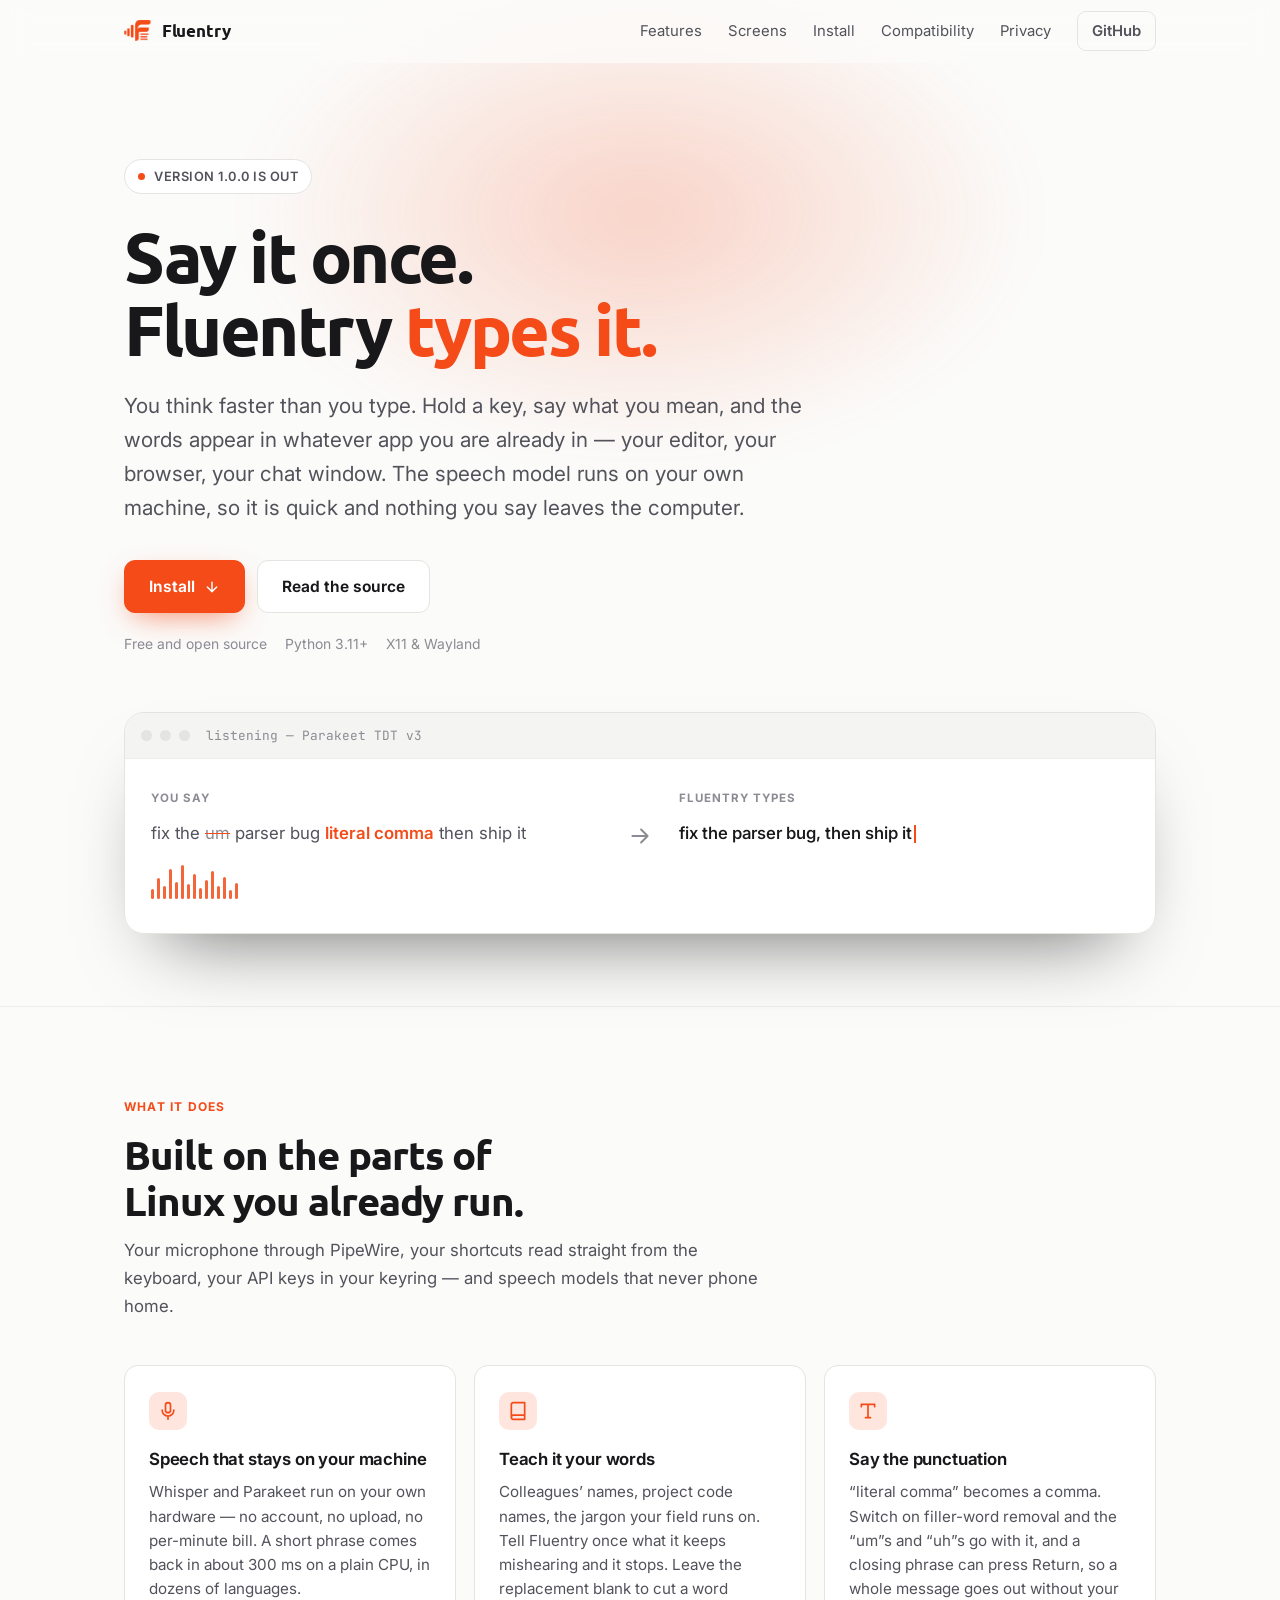
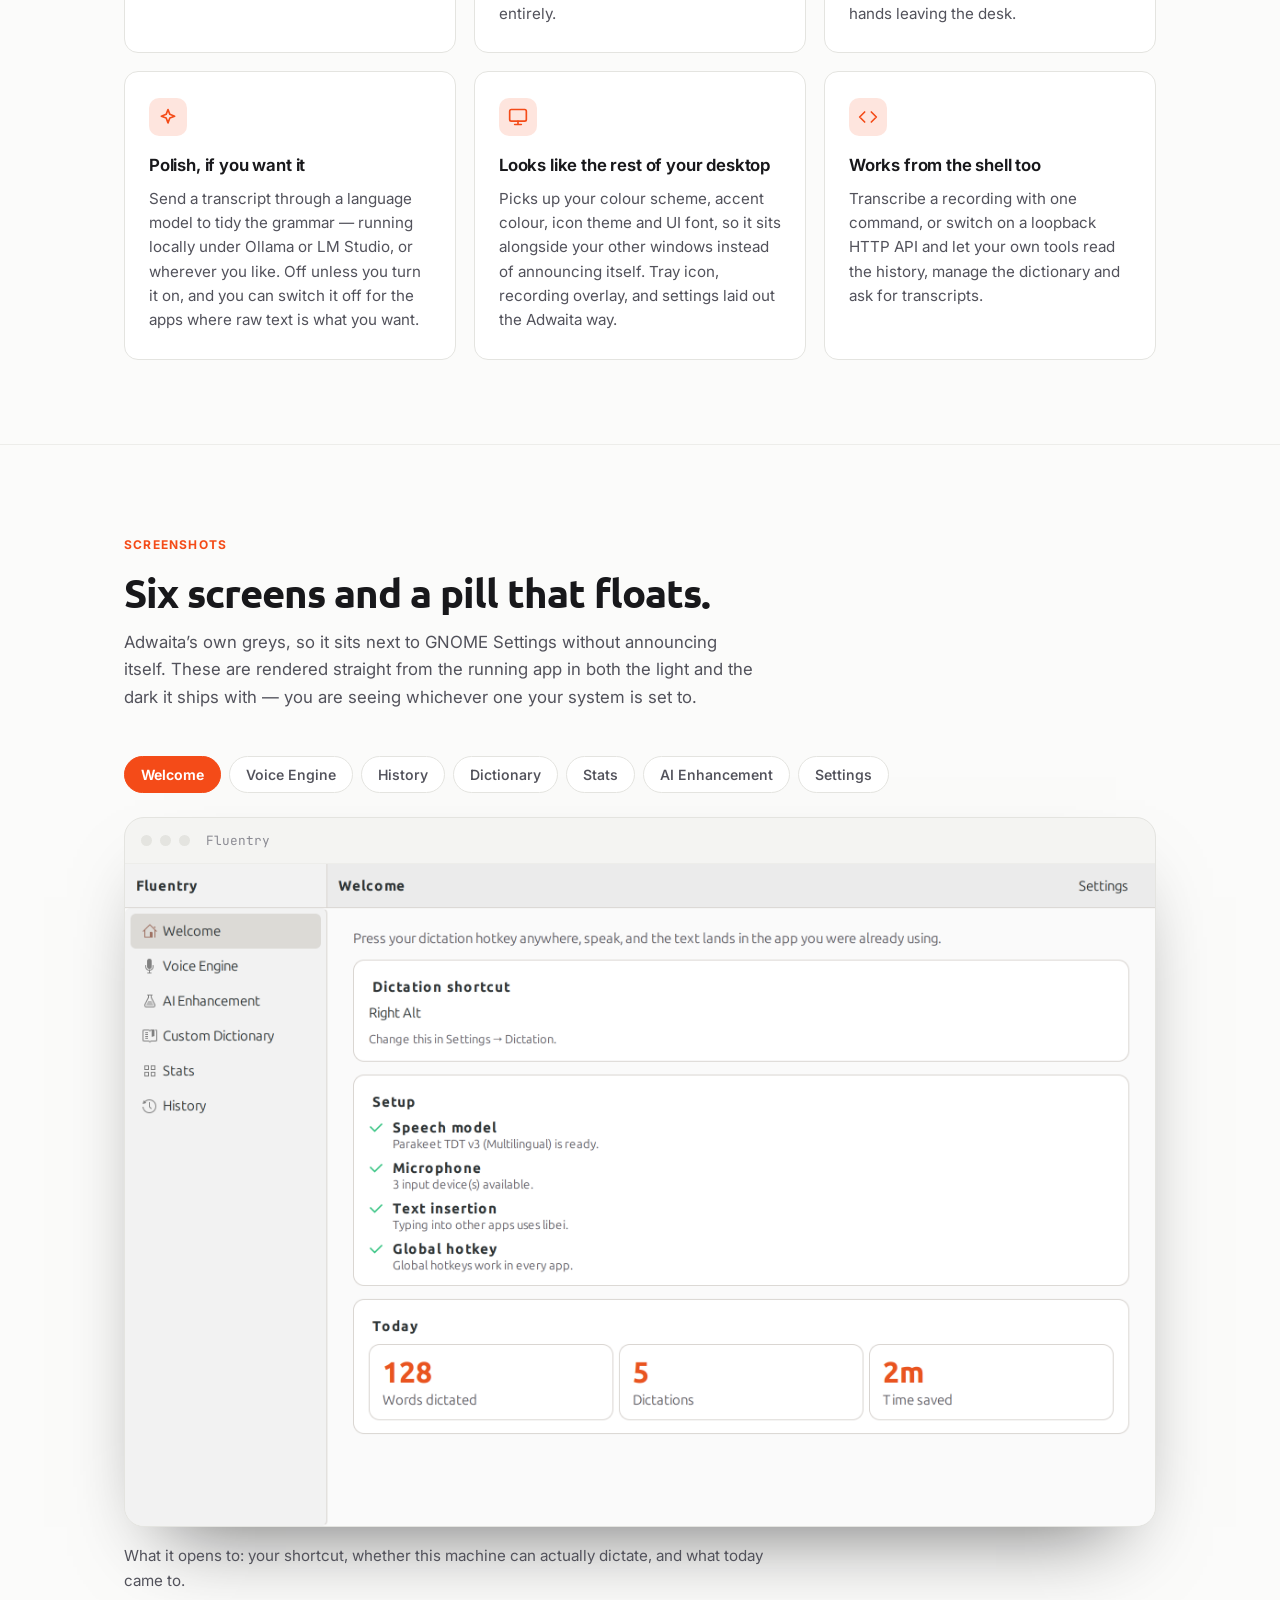
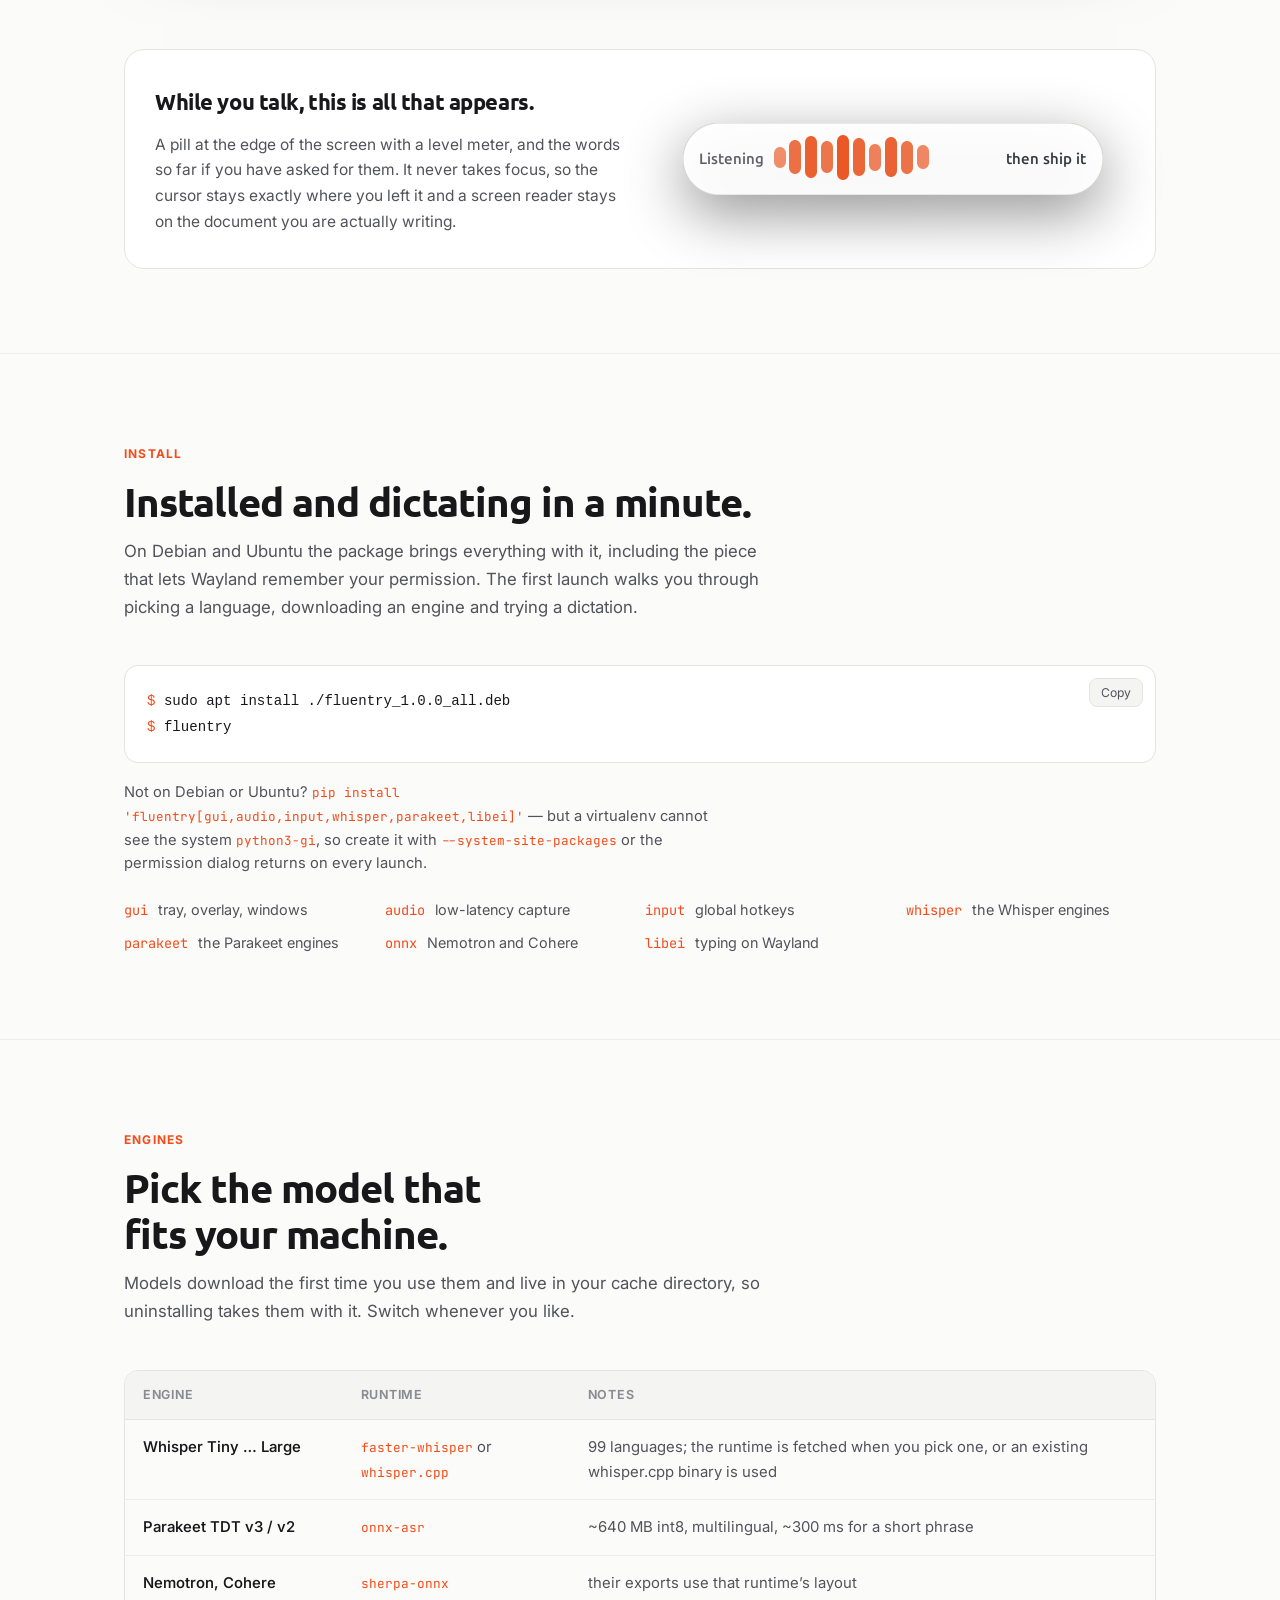
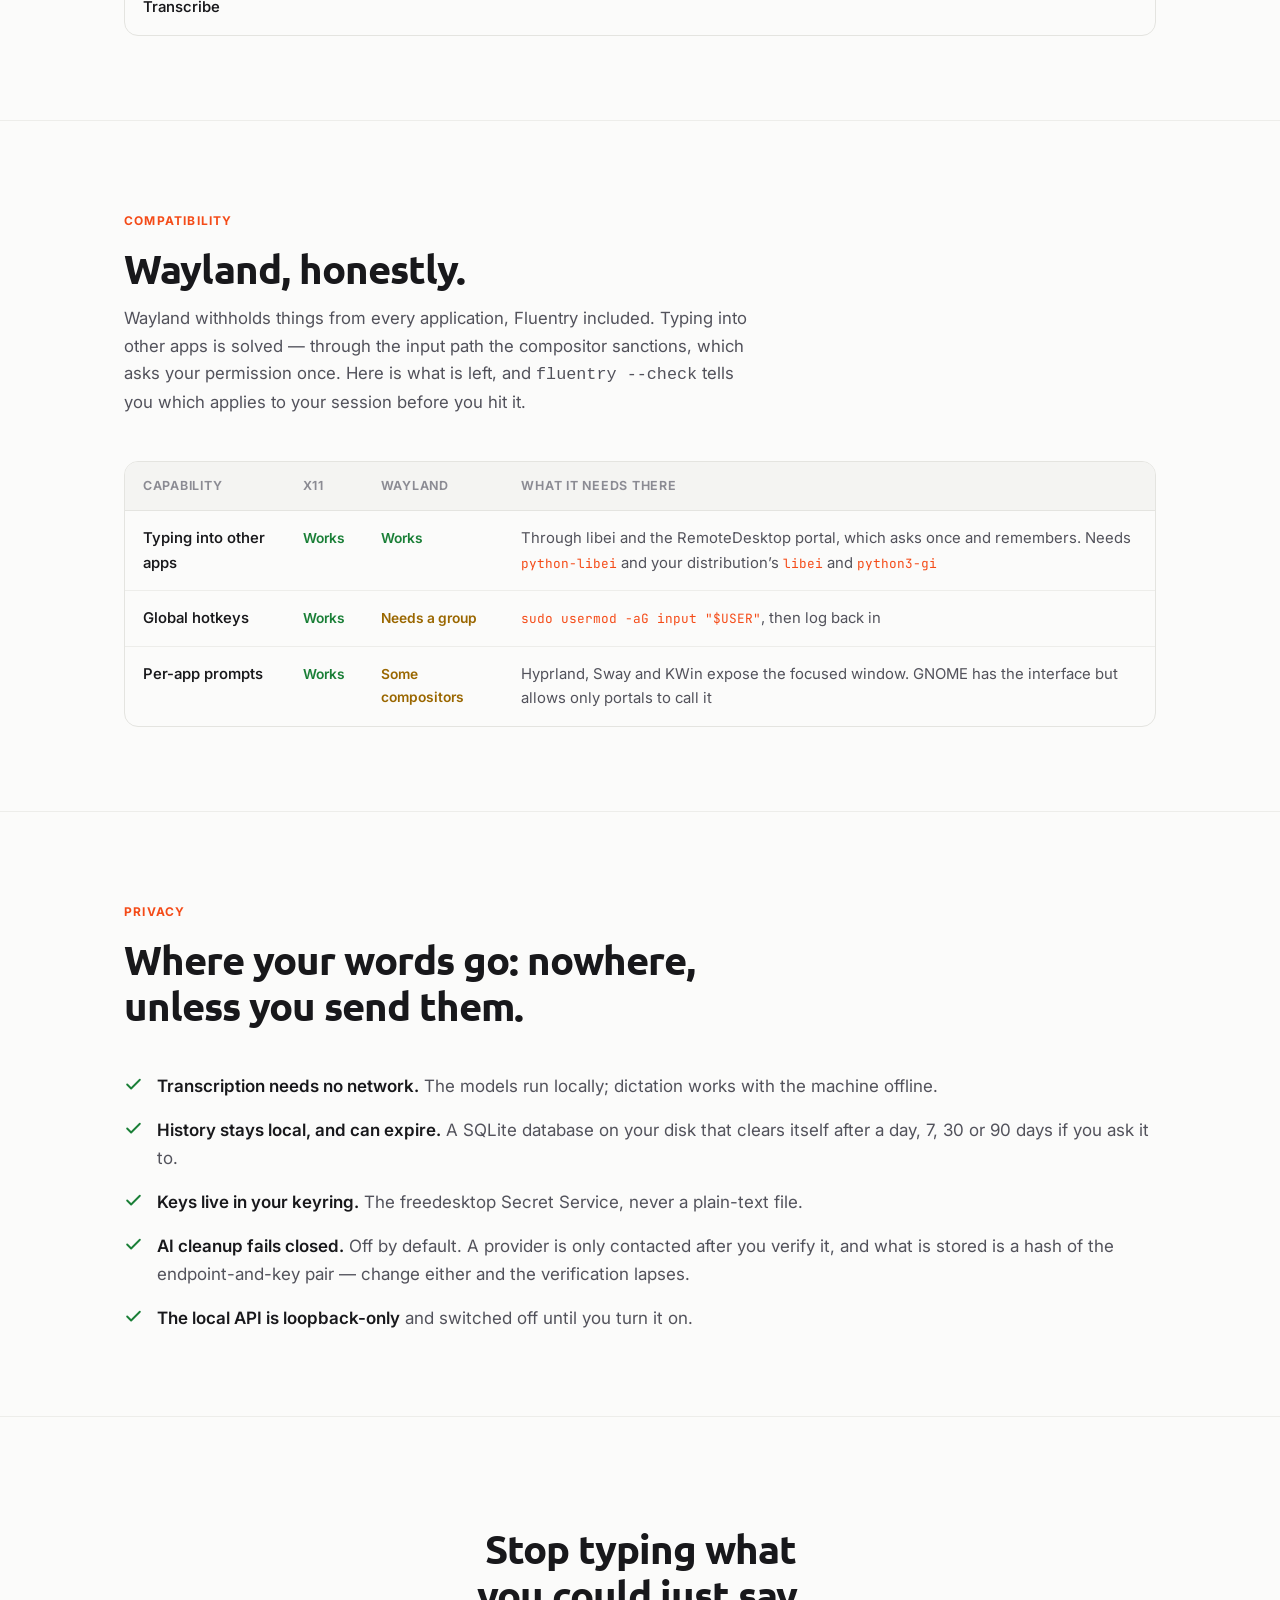
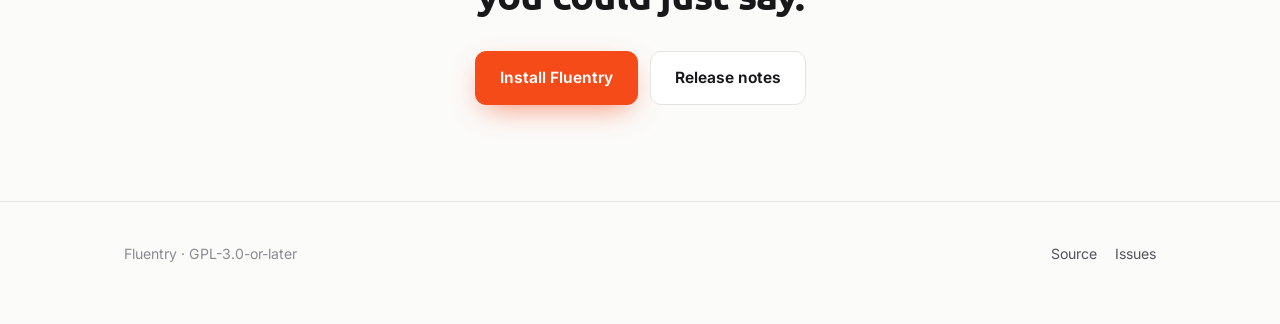
==== site/index.html @ 563101dd "Say when a dictation fails instead of showing an empty page On the playground step a failed dictatio" ====
<!doctype html>
<html lang="en">
<head>
<meta charset="utf-8">
<meta name="viewport" content="width=device-width, initial-scale=1">
<title>Fluentry — dictation for Linux</title>
<meta name="description" content="You think faster than you type. Hold a key, say it, and Fluentry types the words into whatever app you are using — with the speech model running on your own machine.">
<meta property="og:title" content="Fluentry — dictation for Linux">
<meta property="og:description" content="You think faster than you type. Hold a key, say it, and Fluentry types the words — with the speech model running on your own machine.">
<meta property="og:url" content="https://fluentry.github.io">
<meta property="og:type" content="website">
<meta name="theme-color" content="#e95420">
<link rel="icon" type="image/png" href="icon.png">
<link rel="apple-touch-icon" href="apple-touch-icon.png">
<meta property="og:image" content="https://fluentry.github.io/social.png">
<meta name="twitter:card" content="summary_large_image">
<link rel="preconnect" href="https://fonts.googleapis.com">
<link rel="preconnect" href="https://fonts.gstatic.com" crossorigin>
<link href="https://fonts.googleapis.com/css2?family=Inter:wght@400;500;600;700&family=Ubuntu:wght@500;700&family=JetBrains+Mono:wght@400&display=swap" rel="stylesheet">
<link rel="stylesheet" href="style.css">
</head>
<body>

<a class="skip" href="#main">Skip to content</a>

<header class="topbar" id="topbar">
  <div class="wrap">
    <a class="brand" href="#">
      <img src="logo-mark.png" alt="" width="28" height="21" class="brand-mark">
      Fluentry
    </a>
    <nav class="topnav" aria-label="Main">
      <a href="#features" class="hide-sm">Features</a>
      <a href="#screens" class="hide-sm">Screens</a>
      <a href="#install" class="hide-sm">Install</a>
      <a href="#compat" class="hide-sm">Compatibility</a>
      <a href="#privacy" class="hide-sm">Privacy</a>
      <a class="ghost" href="https://github.com/Fluentry/Fluentry">GitHub</a>
    </nav>
  </div>
</header>

<main id="main">

<section class="hero">
  <div class="wrap">
    <a class="eyebrow" href="https://github.com/Fluentry/Fluentry/releases">
      <span class="dot"></span> Version 1.0.0 is out
    </a>

    <h1>Say it once.<br>Fluentry <span class="accent">types it.</span></h1>

    <p class="lead">
      You think faster than you type. Hold a key, say what you mean, and the
      words appear in whatever app you are already in — your editor, your
      browser, your chat window. The speech model runs on your own machine,
      so it is quick and nothing you say leaves the computer.
    </p>

    <div class="actions">
      <a class="btn btn-primary" href="#install">
        Install
        <svg width="16" height="16" viewBox="0 0 24 24" fill="none" stroke="currentColor" stroke-width="2.2" stroke-linecap="round" stroke-linejoin="round" aria-hidden="true"><path d="M12 5v14M19 12l-7 7-7-7"/></svg>
      </a>
      <a class="btn" href="https://github.com/Fluentry/Fluentry">Read the source</a>
    </div>

    <p class="hero-meta">
      <span>Free and open source</span><span>Python 3.11+</span><span>X11 &amp; Wayland</span>
    </p>

    <div class="demo" role="img" aria-label="A dictation being cleaned up: the spoken words 'fix the um parser bug literal comma then ship it' become the typed text 'fix the parser bug, then ship it'.">
      <div class="demo-bar">
        <span class="pip"></span><span class="pip"></span><span class="pip"></span>
        <span class="label">listening — Parakeet TDT v3</span>
      </div>
      <div class="demo-body">
        <div class="demo-pane">
          <span class="tag">You say</span>
          <p class="spoken">fix the <span class="filler">um</span> parser bug <span class="cmd">literal comma</span> then ship it</p>
          <div class="wave" aria-hidden="true"></div>
        </div>
        <div class="demo-arrow" aria-hidden="true">
          <svg width="26" height="26" viewBox="0 0 24 24" fill="none" stroke="currentColor" stroke-width="1.8" stroke-linecap="round" stroke-linejoin="round"><path d="M5 12h14M13 6l6 6-6 6"/></svg>
        </div>
        <div class="demo-pane">
          <span class="tag">Fluentry types</span>
          <p class="typed">fix the parser bug, then ship it<span class="caret"></span></p>
        </div>
      </div>
    </div>
  </div>
</section>

<section id="features">
  <div class="wrap">
    <div class="sec-head reveal">
      <span class="kicker">What it does</span>
      <h2>Built on the parts of Linux you already run.</h2>
      <p>Your microphone through PipeWire, your shortcuts read straight from the keyboard, your API keys in your keyring — and speech models that never phone home.</p>
    </div>

    <div class="grid">
      <article class="card reveal">
        <div class="ico"><svg width="20" height="20" viewBox="0 0 24 24" fill="none" stroke="currentColor" stroke-width="2" stroke-linecap="round"><rect x="9" y="2" width="6" height="12" rx="3"/><path d="M5 11a7 7 0 0 0 14 0M12 18v4"/></svg></div>
        <h3>Speech that stays on your machine</h3>
        <p>Whisper and Parakeet run on your own hardware — no account, no upload, no per-minute bill. A short phrase comes back in about 300&nbsp;ms on a plain CPU, in dozens of languages.</p>
      </article>

      <article class="card reveal">
        <div class="ico"><svg width="20" height="20" viewBox="0 0 24 24" fill="none" stroke="currentColor" stroke-width="2" stroke-linecap="round" stroke-linejoin="round"><path d="M4 19.5A2.5 2.5 0 0 1 6.5 17H20M6.5 2H20v20H6.5A2.5 2.5 0 0 1 4 19.5v-15A2.5 2.5 0 0 1 6.5 2z"/></svg></div>
        <h3>Teach it your words</h3>
        <p>Colleagues’ names, project code names, the jargon your field runs on. Tell Fluentry once what it keeps mishearing and it stops. Leave the replacement blank to cut a word entirely.</p>
      </article>

      <article class="card reveal">
        <div class="ico"><svg width="20" height="20" viewBox="0 0 24 24" fill="none" stroke="currentColor" stroke-width="2" stroke-linecap="round" stroke-linejoin="round"><path d="M4 7V4h16v3M9 20h6M12 4v16"/></svg></div>
        <h3>Say the punctuation</h3>
        <p>“literal comma” becomes a comma. Switch on filler-word removal and the “um”s and “uh”s go with it, and a closing phrase can press Return, so a whole message goes out without your hands leaving the desk.</p>
      </article>

      <article class="card reveal">
        <div class="ico"><svg width="20" height="20" viewBox="0 0 24 24" fill="none" stroke="currentColor" stroke-width="2" stroke-linecap="round" stroke-linejoin="round"><path d="M12 3l2.2 5.8L20 11l-5.8 2.2L12 19l-2.2-5.8L4 11l5.8-2.2z"/></svg></div>
        <h3>Polish, if you want it</h3>
        <p>Send a transcript through a language model to tidy the grammar — running locally under Ollama or LM&nbsp;Studio, or wherever you like. Off unless you turn it on, and you can switch it off for the apps where raw text is what you want.</p>
      </article>

      <article class="card reveal">
        <div class="ico"><svg width="20" height="20" viewBox="0 0 24 24" fill="none" stroke="currentColor" stroke-width="2" stroke-linecap="round" stroke-linejoin="round"><rect x="2" y="3" width="20" height="14" rx="2"/><path d="M8 21h8M12 17v4"/></svg></div>
        <h3>Looks like the rest of your desktop</h3>
        <p>Picks up your colour scheme, accent colour, icon theme and UI font, so it sits alongside your other windows instead of announcing itself. Tray icon, recording overlay, and settings laid out the Adwaita way.</p>
      </article>

      <article class="card reveal">
        <div class="ico"><svg width="20" height="20" viewBox="0 0 24 24" fill="none" stroke="currentColor" stroke-width="2" stroke-linecap="round" stroke-linejoin="round"><path d="M16 18l6-6-6-6M8 6l-6 6 6 6"/></svg></div>
        <h3>Works from the shell too</h3>
        <p>Transcribe a recording with one command, or switch on a loopback HTTP API and let your own tools read the history, manage the dictionary and ask for transcripts.</p>
      </article>
    </div>
  </div>
</section>

<section id="screens">
  <div class="wrap">
    <div class="sec-head reveal">
      <span class="kicker">Screenshots</span>
      <h2>Six screens and a pill that floats.</h2>
      <p>Adwaita’s own greys, so it sits next to GNOME Settings without announcing itself. These are rendered straight from the running app in both the light and the dark it ships with — you are seeing whichever one your system is set to.</p>
    </div>

    <div class="shots reveal" id="shots">
      <!-- Without scripting every shot simply stacks; the tabs only appear
           once there is something to drive them. -->
      <div class="shot-tabs" role="tablist" aria-label="Screens">
        <button type="button" class="shot-tab" role="tab" id="tab-welcome" aria-controls="panel-welcome" aria-selected="true">Welcome</button>
        <button type="button" class="shot-tab" role="tab" id="tab-engine" aria-controls="panel-engine" aria-selected="false" tabindex="-1">Voice Engine</button>
        <button type="button" class="shot-tab" role="tab" id="tab-history" aria-controls="panel-history" aria-selected="false" tabindex="-1">History</button>
        <button type="button" class="shot-tab" role="tab" id="tab-dictionary" aria-controls="panel-dictionary" aria-selected="false" tabindex="-1">Dictionary</button>
        <button type="button" class="shot-tab" role="tab" id="tab-stats" aria-controls="panel-stats" aria-selected="false" tabindex="-1">Stats</button>
        <button type="button" class="shot-tab" role="tab" id="tab-ai" aria-controls="panel-ai" aria-selected="false" tabindex="-1">AI Enhancement</button>
        <button type="button" class="shot-tab" role="tab" id="tab-settings" aria-controls="panel-settings" aria-selected="false" tabindex="-1">Settings</button>
      </div>

      <figure class="shot" id="panel-welcome" role="tabpanel" aria-labelledby="tab-welcome">
        <div class="shot-frame">
          <div class="shot-bar"><span class="pip"></span><span class="pip"></span><span class="pip"></span><span class="label">Fluentry</span></div>
          <div class="shot-scroll">
          <picture>
            <source media="(prefers-color-scheme: light)" srcset="shots/welcome-light.png">
            <img src="shots/welcome-dark.png" width="1120" height="720" loading="lazy" decoding="async" alt="The Welcome screen: the dictation shortcut set to Right Alt, a Setup list confirming the speech model, microphone, text insertion and global hotkey, and today's counts of words dictated, dictations and time saved.">
          </picture>
          </div>
        </div>
        <figcaption>What it opens to: your shortcut, whether this machine can actually dictate, and what today came to.</figcaption>
      </figure>

      <figure class="shot" id="panel-engine" role="tabpanel" aria-labelledby="tab-engine">
        <div class="shot-frame">
          <div class="shot-bar"><span class="pip"></span><span class="pip"></span><span class="pip"></span><span class="label">Fluentry — Voice Engine</span></div>
          <div class="shot-scroll">
          <picture>
            <source media="(prefers-color-scheme: light)" srcset="shots/voice-engine-light.png">
            <img src="shots/voice-engine-dark.png" width="1120" height="720" loading="lazy" decoding="async" alt="The Voice Engine screen: Parakeet TDT v3 Multilingual selected and already downloaded, spoken language set to Automatic, and a list of microphones in the order they will be tried.">
          </picture>
          </div>
        </div>
        <figcaption>Every engine with its size and whether it is on disk yet. Microphones are tried in the order you put them in, so unplugging one just moves to the next.</figcaption>
      </figure>

      <figure class="shot" id="panel-history" role="tabpanel" aria-labelledby="tab-history">
        <div class="shot-frame">
          <div class="shot-bar"><span class="pip"></span><span class="pip"></span><span class="pip"></span><span class="label">Fluentry — History</span></div>
          <div class="shot-scroll">
          <picture>
            <source media="(prefers-color-scheme: light)" srcset="shots/history-light.png">
            <img src="shots/history-dark.png" width="1120" height="720" loading="lazy" decoding="async" alt="The History screen: a searchable list of past dictations by date, with the selected one shown in full beside the app and window it was typed into, and how long transcription took.">
          </picture>
          </div>
        </div>
        <figcaption>Every dictation, searchable, next to the app it went into and how long the model took. A SQLite file on your own disk, which you can set to clear itself.</figcaption>
      </figure>

      <figure class="shot" id="panel-dictionary" role="tabpanel" aria-labelledby="tab-dictionary">
        <div class="shot-frame">
          <div class="shot-bar"><span class="pip"></span><span class="pip"></span><span class="pip"></span><span class="label">Fluentry — Custom Dictionary</span></div>
          <div class="shot-scroll">
          <picture>
            <source media="(prefers-color-scheme: light)" srcset="shots/dictionary-light.png">
            <img src="shots/dictionary-dark.png" width="1120" height="720" loading="lazy" decoding="async" alt="The Custom Dictionary screen: a two-column table pairing mishearings such as “pipe wire” and “way land” with the corrections PipeWire and Wayland, and a last row whose replacement is left empty.">
          </picture>
          </div>
        </div>
        <figcaption>What the model keeps mishearing, and what to put there instead. Leave the replacement empty, as the last row does, and the word is simply dropped.</figcaption>
      </figure>

      <figure class="shot" id="panel-stats" role="tabpanel" aria-labelledby="tab-stats">
        <div class="shot-frame">
          <div class="shot-bar"><span class="pip"></span><span class="pip"></span><span class="pip"></span><span class="label">Fluentry — Stats</span></div>
          <div class="shot-scroll">
          <picture>
            <source media="(prefers-color-scheme: light)" srcset="shots/stats-light.png">
            <img src="shots/stats-dark.png" width="1120" height="720" loading="lazy" decoding="async" alt="The Stats screen: totals for words, dictations, time saved and day streak, a bar chart of the last thirty days, and details including average words per dictation, busiest hour and the apps dictated into most.">
          </picture>
          </div>
        </div>
        <figcaption>Counted from the history already on your disk. Nothing is uploaded to produce any of it.</figcaption>
      </figure>

      <figure class="shot" id="panel-ai" role="tabpanel" aria-labelledby="tab-ai">
        <div class="shot-frame">
          <div class="shot-bar"><span class="pip"></span><span class="pip"></span><span class="pip"></span><span class="label">Fluentry — AI Enhancement</span></div>
          <div class="shot-scroll">
          <picture>
            <source media="(prefers-color-scheme: light)" srcset="shots/ai-enhancement-light.png">
            <img src="shots/ai-enhancement-dark.png" width="1120" height="720" loading="lazy" decoding="async" alt="The AI Enhancement screen, switched on and pointed at Ollama running on localhost with the model llama3.1:8b, an empty API key field, and the prompt sent with every dictation.">
          </picture>
          </div>
        </div>
        <figcaption>Off until you turn it on. Point it at Ollama on localhost, as here, or at anything else that speaks the same API.</figcaption>
      </figure>

      <figure class="shot" id="panel-settings" role="tabpanel" aria-labelledby="tab-settings">
        <div class="shot-frame">
          <div class="shot-bar"><span class="pip"></span><span class="pip"></span><span class="pip"></span><span class="label">Fluentry — Settings</span></div>
          <div class="shot-scroll">
          <picture>
            <source media="(prefers-color-scheme: light)" srcset="shots/settings-light.png">
            <img src="shots/settings-dark.png" width="1120" height="720" loading="lazy" decoding="async" alt="The Dictation section of Settings: the shortcut recorder showing Right Alt, an activation mode, the text insertion mode, and switches for spoken punctuation, slash commands, filler-word removal and other formatting rules.">
          </picture>
          </div>
        </div>
        <figcaption>Record a new shortcut by pressing it. Everything the text passes through on its way to the keyboard is a switch in here.</figcaption>
      </figure>
    </div>

    <div class="pill-show reveal">
      <div class="pill-copy">
        <h3>While you talk, this is all that appears.</h3>
        <p>A pill at the edge of the screen with a level meter, and the words so far if you have asked for them. It never takes focus, so the cursor stays exactly where you left it and a screen reader stays on the document you are actually writing.</p>
      </div>
      <picture class="pill-art">
        <source media="(prefers-color-scheme: light)" srcset="shots/overlay-light.png">
        <img src="shots/overlay-dark.png" width="420" height="72" loading="lazy" decoding="async" alt="The recording overlay: a rounded pill labelled “Listening”, an orange level meter, and the transcribed words so far.">
      </picture>
    </div>
  </div>
</section>

<section id="install">
  <div class="wrap">
    <div class="sec-head reveal">
      <span class="kicker">Install</span>
      <h2>Installed and dictating in a minute.</h2>
      <p>On Debian and Ubuntu the package brings everything with it, including the piece that lets Wayland remember your permission. The first launch walks you through picking a language, downloading an engine and trying a dictation.</p>
    </div>

    <div class="code reveal">
      <button class="copy" type="button" data-copy="sudo apt install ./fluentry_1.0.0_all.deb&#10;fluentry">Copy</button>
<pre><span class="p">$</span> sudo apt install ./fluentry_1.0.0_all.deb
<span class="p">$</span> fluentry</pre>
    </div>

    <p class="sec-note reveal">Not on Debian or Ubuntu? <code>pip install 'fluentry[gui,audio,input,whisper,parakeet,libei]'</code> — but a virtualenv cannot see the system <code>python3-gi</code>, so create it with <code>--system-site-packages</code> or the permission dialog returns on every launch.</p>

    <div class="extras reveal">
      <div class="extra"><code>gui</code><span>tray, overlay, windows</span></div>
      <div class="extra"><code>audio</code><span>low-latency capture</span></div>
      <div class="extra"><code>input</code><span>global hotkeys</span></div>
      <div class="extra"><code>whisper</code><span>the Whisper engines</span></div>
      <div class="extra"><code>parakeet</code><span>the Parakeet engines</span></div>
      <div class="extra"><code>onnx</code><span>Nemotron and Cohere</span></div>
      <div class="extra"><code>libei</code><span>typing on Wayland</span></div>
    </div>
  </div>
</section>

<section id="engines">
  <div class="wrap">
    <div class="sec-head reveal">
      <span class="kicker">Engines</span>
      <h2>Pick the model that fits your machine.</h2>
      <p>Models download the first time you use them and live in your cache directory, so uninstalling takes them with it. Switch whenever you like.</p>
    </div>
    <div class="table-wrap reveal">
      <table>
        <thead><tr><th>Engine</th><th>Runtime</th><th>Notes</th></tr></thead>
        <tbody>
          <tr><td>Whisper Tiny … Large</td><td><code>faster-whisper</code> or <code>whisper.cpp</code></td><td>99 languages; the runtime is fetched when you pick one, or an existing whisper.cpp binary is used</td></tr>
          <tr><td>Parakeet TDT v3 / v2</td><td><code>onnx-asr</code></td><td>~640&nbsp;MB int8, multilingual, ~300&nbsp;ms for a short phrase</td></tr>
          <tr><td>Nemotron, Cohere Transcribe</td><td><code>sherpa-onnx</code></td><td>their exports use that runtime’s layout</td></tr>
        </tbody>
      </table>
    </div>
  </div>
</section>

<section id="compat">
  <div class="wrap">
    <div class="sec-head reveal">
      <span class="kicker">Compatibility</span>
      <h2>Wayland, honestly.</h2>
      <p>Wayland withholds things from every application, Fluentry included. Typing into other apps is solved — through the input path the compositor sanctions, which asks your permission once. Here is what is left, and <code>fluentry --check</code> tells you which applies to your session before you hit it.</p>
    </div>
    <div class="table-wrap reveal">
      <table>
        <thead><tr><th>Capability</th><th>X11</th><th>Wayland</th><th>What it needs there</th></tr></thead>
        <tbody>
          <tr>
            <td>Typing into other apps</td>
            <td><span class="status ok">Works</span></td>
            <td><span class="status ok">Works</span></td>
            <td>Through libei and the RemoteDesktop portal, which asks once and remembers. Needs <code>python-libei</code> and your distribution’s <code>libei</code> and <code>python3-gi</code></td>
          </tr>
          <tr>
            <td>Global hotkeys</td>
            <td><span class="status ok">Works</span></td>
            <td><span class="status part">Needs a group</span></td>
            <td><code>sudo usermod -aG input "$USER"</code>, then log back in</td>
          </tr>
          <tr>
            <td>Per-app prompts</td>
            <td><span class="status ok">Works</span></td>
            <td><span class="status part">Some compositors</span></td>
            <td>Hyprland, Sway and KWin expose the focused window. GNOME has the interface but allows only portals to call it</td>
          </tr>
        </tbody>
      </table>
    </div>
  </div>
</section>

<section id="privacy">
  <div class="wrap">
    <div class="sec-head reveal">
      <span class="kicker">Privacy</span>
      <h2>Where your words go: nowhere, unless you send them.</h2>
    </div>
    <ul class="checks reveal">
      <li>
        <svg width="19" height="19" viewBox="0 0 24 24" fill="none" stroke="currentColor" stroke-width="2.4" stroke-linecap="round" stroke-linejoin="round" aria-hidden="true"><path d="M20 6L9 17l-5-5"/></svg>
        <span><strong>Transcription needs no network.</strong> The models run locally; dictation works with the machine offline.</span>
      </li>
      <li>
        <svg width="19" height="19" viewBox="0 0 24 24" fill="none" stroke="currentColor" stroke-width="2.4" stroke-linecap="round" stroke-linejoin="round" aria-hidden="true"><path d="M20 6L9 17l-5-5"/></svg>
        <span><strong>History stays local, and can expire.</strong> A SQLite database on your disk that clears itself after a day, 7, 30 or 90 days if you ask it to.</span>
      </li>
      <li>
        <svg width="19" height="19" viewBox="0 0 24 24" fill="none" stroke="currentColor" stroke-width="2.4" stroke-linecap="round" stroke-linejoin="round" aria-hidden="true"><path d="M20 6L9 17l-5-5"/></svg>
        <span><strong>Keys live in your keyring.</strong> The freedesktop Secret Service, never a plain-text file.</span>
      </li>
      <li>
        <svg width="19" height="19" viewBox="0 0 24 24" fill="none" stroke="currentColor" stroke-width="2.4" stroke-linecap="round" stroke-linejoin="round" aria-hidden="true"><path d="M20 6L9 17l-5-5"/></svg>
        <span><strong>AI cleanup fails closed.</strong> Off by default. A provider is only contacted after you verify it, and what is stored is a hash of the endpoint-and-key pair — change either and the verification lapses.</span>
      </li>
      <li>
        <svg width="19" height="19" viewBox="0 0 24 24" fill="none" stroke="currentColor" stroke-width="2.4" stroke-linecap="round" stroke-linejoin="round" aria-hidden="true"><path d="M20 6L9 17l-5-5"/></svg>
        <span><strong>The local API is loopback-only</strong> and switched off until you turn it on.</span>
      </li>
    </ul>
  </div>
</section>

<section class="closing">
  <div class="wrap reveal">
    <h2>Stop typing what you could just say.</h2>
    <div class="actions">
      <a class="btn btn-primary" href="#install">Install Fluentry</a>
      <a class="btn" href="https://github.com/Fluentry/Fluentry/releases">Release notes</a>
    </div>
  </div>
</section>

</main>

<footer>
  <div class="wrap">
    <span>Fluentry · GPL-3.0-or-later</span>
    <span class="sep"><a href="https://github.com/Fluentry/Fluentry">Source</a></span>
    <span><a href="https://github.com/Fluentry/Fluentry/issues">Issues</a></span>
  </div>
</footer>

<script src="app.js" defer></script>
</body>
</html>
---- site/style.css ----
/* ==========================================================================
   Fluentry — a dark-first product page.
   The accent is Ubuntu orange; the ground is a deep neutral so the accent
   is the only saturated thing on the page and always means "the product".
   ========================================================================== */

:root {
  --bg: #0e0e10;
  --bg-raised: #17171a;
  --surface: #1c1c20;
  --surface-hi: #232329;
  --line: #2a2a31;
  --line-soft: #202027;
  --text: #f4f4f5;
  --text-dim: #a1a1aa;
  --text-faint: #71717a;
  --accent: #f44b18;
  --accent-soft: #ff6a3d;
  --accent-ink: #ffffff;
  --good: #3fb950;
  --warn: #d29922;

  --radius: 14px;
  --radius-lg: 20px;
  --maxw: 1080px;
  --ease: cubic-bezier(0.22, 1, 0.36, 1);

  --display: "Ubuntu", "Ubuntu Sans", system-ui, sans-serif;
  --body: "Inter", system-ui, sans-serif;
  --mono: "JetBrains Mono", "Ubuntu Mono", ui-monospace, monospace;
}

@media (prefers-color-scheme: light) {
  :root {
    --bg: #fbfbfa;
    --bg-raised: #ffffff;
    --surface: #ffffff;
    --surface-hi: #f4f4f2;
    --line: #e4e4e0;
    --line-soft: #ededea;
    --text: #18181b;
    --text-dim: #52525b;
    --text-faint: #8b8b93;
    --good: #1a7f37;
    --warn: #9a6700;
  }
}

* { box-sizing: border-box; }
html { scroll-behavior: smooth; }
@media (prefers-reduced-motion: reduce) { html { scroll-behavior: auto; } }

body {
  margin: 0;
  background: var(--bg);
  color: var(--text);
  font-family: var(--body);
  font-size: 17px;
  line-height: 1.65;
  -webkit-font-smoothing: antialiased;
  text-rendering: optimizeLegibility;
  overflow-x: hidden;
}

a { color: inherit; }
:focus-visible {
  outline: 2px solid var(--accent-soft);
  outline-offset: 3px;
  border-radius: 4px;
}

.skip {
  position: absolute;
  left: -9999px;
  top: 8px;
  background: var(--accent);
  color: var(--accent-ink);
  padding: 10px 16px;
  border-radius: 8px;
  z-index: 100;
}
.skip:focus { left: 12px; }

.wrap { width: 100%; max-width: var(--maxw); margin: 0 auto; padding: 0 24px; }

/* --- top bar ------------------------------------------------------------ */

.topbar {
  position: sticky;
  top: 0;
  z-index: 50;
  backdrop-filter: saturate(160%) blur(14px);
  -webkit-backdrop-filter: saturate(160%) blur(14px);
  background: color-mix(in srgb, var(--bg) 78%, transparent);
  border-bottom: 1px solid transparent;
  transition: border-color 0.25s var(--ease);
}
.topbar.scrolled { border-bottom-color: var(--line); }
.topbar .wrap { display: flex; align-items: center; gap: 14px; height: 62px; }

.brand { display: flex; align-items: center; gap: 10px; text-decoration: none; font-weight: 700; font-family: var(--display); letter-spacing: -0.01em; }
.brand-mark { display: block; height: 21px; width: auto; }

.topnav { margin-left: auto; display: flex; align-items: center; gap: 26px; }
.topnav a { color: var(--text-dim); text-decoration: none; font-size: 0.93rem; transition: color 0.2s; }
.topnav a:hover { color: var(--text); }
@media (max-width: 720px) { .topnav a.hide-sm { display: none; } }

.ghost {
  border: 1px solid var(--line);
  padding: 7px 14px;
  border-radius: 9px;
  font-weight: 600;
}
.ghost:hover { border-color: var(--accent); color: var(--text); }

/* --- hero --------------------------------------------------------------- */

.hero { position: relative; padding: 96px 0 72px; }
.hero::before {
  content: "";
  position: absolute;
  inset: -20% 0 auto 50%;
  transform: translateX(-50%);
  width: min(1100px, 130vw);
  height: 680px;
  background: radial-gradient(50% 50% at 50% 50%, color-mix(in srgb, var(--accent) 22%, transparent), transparent 72%);
  filter: blur(20px);
  pointer-events: none;
  z-index: -1;
}

.eyebrow {
  display: inline-flex;
  align-items: center;
  gap: 9px;
  font-size: 0.8rem;
  letter-spacing: 0.04em;
  text-transform: uppercase;
  font-weight: 600;
  color: var(--text-dim);
  background: var(--surface);
  border: 1px solid var(--line);
  padding: 6px 13px;
  border-radius: 999px;
  text-decoration: none;
}
.eyebrow .dot { width: 7px; height: 7px; border-radius: 50%; background: var(--accent); }
.eyebrow:hover { border-color: var(--accent); }

h1 {
  font-family: var(--display);
  font-size: clamp(2.6rem, 7vw, 4.4rem);
  line-height: 1.04;
  letter-spacing: -0.035em;
  margin: 26px 0 0;
  max-width: 24ch;
  font-weight: 700;
  text-wrap: balance;
}
h1 .accent { color: var(--accent); }

.lead {
  font-size: clamp(1.08rem, 2.2vw, 1.3rem);
  color: var(--text-dim);
  max-width: 54ch;
  margin: 22px 0 0;
}

.actions { display: flex; flex-wrap: wrap; gap: 12px; margin-top: 34px; }
.btn {
  display: inline-flex;
  align-items: center;
  gap: 9px;
  padding: 13px 24px;
  border-radius: 11px;
  text-decoration: none;
  font-weight: 650;
  font-size: 0.97rem;
  border: 1px solid var(--line);
  background: var(--surface);
  transition: transform 0.18s var(--ease), border-color 0.2s, background 0.2s;
}
.btn:hover { transform: translateY(-2px); border-color: var(--accent); }
.btn-primary {
  background: var(--accent);
  border-color: var(--accent);
  color: var(--accent-ink);
  box-shadow: 0 10px 30px -10px color-mix(in srgb, var(--accent) 70%, transparent);
}
.btn-primary:hover { background: var(--accent-soft); border-color: var(--accent-soft); }

.hero-meta { margin-top: 20px; font-size: 0.87rem; color: var(--text-faint); display: flex; gap: 18px; flex-wrap: wrap; }

/* --- the dictation demo ------------------------------------------------- */

.demo {
  margin-top: 56px;
  background: linear-gradient(180deg, var(--surface) 0%, var(--bg-raised) 100%);
  border: 1px solid var(--line);
  border-radius: var(--radius-lg);
  overflow: hidden;
  box-shadow: 0 40px 80px -40px rgba(0, 0, 0, 0.6);
}
.demo-bar {
  display: flex;
  align-items: center;
  gap: 8px;
  padding: 12px 16px;
  border-bottom: 1px solid var(--line-soft);
  background: var(--surface-hi);
}
.demo-bar .pip { width: 11px; height: 11px; border-radius: 50%; background: var(--line); }
.demo-bar .label { margin-left: 8px; font-size: 0.8rem; color: var(--text-faint); font-family: var(--mono); }

.demo-body { padding: 30px 26px 34px; display: grid; gap: 26px; }
@media (min-width: 780px) { .demo-body { grid-template-columns: 1fr auto 1fr; align-items: start; } }

.demo-pane .tag {
  font-size: 0.72rem;
  letter-spacing: 0.09em;
  text-transform: uppercase;
  color: var(--text-faint);
  font-weight: 700;
  display: block;
  margin-bottom: 12px;
}
.demo-pane p { margin: 0; font-size: 1.05rem; line-height: 1.6; }
.spoken { color: var(--text-dim); }
.spoken .filler { color: var(--text-faint); text-decoration: line-through; text-decoration-color: var(--accent); }
.spoken .cmd { color: var(--accent); font-weight: 600; }
.typed { font-weight: 550; }
.typed .caret {
  display: inline-block;
  width: 2px;
  height: 1.1em;
  background: var(--accent);
  margin-left: 2px;
  vertical-align: text-bottom;
  animation: blink 1.1s steps(2, start) infinite;
}
@keyframes blink { 0%, 50% { opacity: 1; } 51%, 100% { opacity: 0; } }

.demo-arrow { display: flex; justify-content: center; color: var(--text-faint); padding-top: 34px; }
@media (max-width: 779px) { .demo-arrow svg { transform: rotate(90deg); } }

.wave { display: flex; align-items: flex-end; gap: 3px; height: 34px; margin-top: 18px; }
.wave span {
  width: 3px;
  background: var(--accent);
  border-radius: 2px;
  opacity: 0.85;
  animation: pulse 1.15s ease-in-out infinite;
}
@keyframes pulse {
  0%, 100% { height: 18%; }
  50% { height: 100%; }
}

@media (prefers-reduced-motion: reduce) {
  .wave span, .typed .caret { animation: none; }
  .wave span { height: 55%; }
}

/* --- sections ----------------------------------------------------------- */

section { padding: 84px 0; }
section + section { border-top: 1px solid var(--line-soft); }

.sec-head { max-width: 58ch; margin-bottom: 44px; }
.sec-head .kicker {
  font-size: 0.75rem;
  letter-spacing: 0.1em;
  text-transform: uppercase;
  color: var(--accent);
  font-weight: 700;
}
h2 {
  font-family: var(--display);
  font-size: clamp(1.8rem, 3.6vw, 2.5rem);
  letter-spacing: -0.025em;
  line-height: 1.15;
  margin: 12px 0 0;
  font-weight: 700;
  text-wrap: balance;
}
.sec-head p { color: var(--text-dim); margin: 14px 0 0; font-size: 1.05rem; }

/* --- feature grid ------------------------------------------------------- */

.grid { display: grid; gap: 18px; grid-template-columns: repeat(auto-fit, minmax(270px, 1fr)); }
.card {
  background: var(--surface);
  border: 1px solid var(--line);
  border-radius: var(--radius);
  padding: 26px 24px;
  transition: transform 0.25s var(--ease), border-color 0.25s;
}
.card:hover { transform: translateY(-3px); border-color: color-mix(in srgb, var(--accent) 45%, var(--line)); }
.card .ico {
  width: 38px;
  height: 38px;
  border-radius: 10px;
  display: grid;
  place-items: center;
  background: color-mix(in srgb, var(--accent) 14%, transparent);
  color: var(--accent);
  margin-bottom: 16px;
}
.card h3 { margin: 0 0 7px; font-size: 1.05rem; font-weight: 650; letter-spacing: -0.01em; }
.card p { margin: 0; color: var(--text-dim); font-size: 0.95rem; line-height: 1.6; }

/* --- screenshots -------------------------------------------------------- */

/* The tabs do nothing without scripting, so they stay hidden until app.js
   claims them and every shot simply stacks instead. */
.shot-tabs { display: none; }
.shots.tabbed .shot-tabs {
  display: flex;
  gap: 8px;
  overflow-x: auto;
  scrollbar-width: none;
  margin-bottom: 22px;
  padding-bottom: 2px;
}
.shots.tabbed .shot-tabs::-webkit-scrollbar { display: none; }

.shot-tab {
  flex: none;
  background: var(--surface);
  border: 1px solid var(--line);
  color: var(--text-dim);
  font-family: var(--body);
  font-size: 0.88rem;
  font-weight: 550;
  padding: 9px 16px;
  border-radius: 999px;
  cursor: pointer;
  white-space: nowrap;
  transition: color 0.18s, border-color 0.18s, background 0.18s;
}
.shot-tab:hover { color: var(--text); border-color: color-mix(in srgb, var(--accent) 45%, var(--line)); }
/* A tab strip needs an unmistakable current item, so this one is filled
   rather than tinted — the same treatment the primary button gets. */
.shot-tab[aria-selected="true"] {
  background: var(--accent);
  border-color: var(--accent);
  color: var(--accent-ink);
  font-weight: 650;
}
.shot-tab[aria-selected="true"]:hover { background: var(--accent-soft); border-color: var(--accent-soft); color: var(--accent-ink); }

.shot { margin: 0; }
.shot + .shot { margin-top: 40px; }
.shots.tabbed .shot + .shot { margin-top: 0; }

.shot-frame {
  background: var(--surface-hi);
  border: 1px solid var(--line);
  border-radius: var(--radius-lg);
  overflow: hidden;
  box-shadow: 0 40px 80px -40px rgba(0, 0, 0, 0.6);
}
/* The same chrome as the hero's demo, so the two read as one family. */
.shot-bar {
  display: flex;
  align-items: center;
  gap: 8px;
  padding: 12px 16px;
  border-bottom: 1px solid var(--line-soft);
}
.shot-bar .pip { width: 11px; height: 11px; border-radius: 50%; background: var(--line); }
.shot-bar .label { margin-left: 8px; font-size: 0.8rem; color: var(--text-faint); font-family: var(--mono); }

/* `block` kills the inline descender gap under the image. */
.shot-scroll img { display: block; width: 100%; height: auto; }

/* A 1120px-wide desktop window shrunk to a phone is unreadable, so below
   that the shot keeps a legible width and pans instead — the same answer
   the wide tables get. The chrome above it stays put. */
@media (max-width: 720px) {
  .shot-scroll { overflow-x: auto; }
  .shot-scroll img { width: 680px; max-width: none; }
}

.shot figcaption {
  margin-top: 16px;
  color: var(--text-dim);
  font-size: 0.95rem;
  max-width: 68ch;
}

/* --- the overlay, shown on its own -------------------------------------- */

.pill-show {
  margin-top: 56px;
  display: grid;
  gap: 28px;
  align-items: center;
  background: var(--bg-raised);
  border: 1px solid var(--line);
  border-radius: var(--radius-lg);
  padding: 34px 30px;
}
@media (min-width: 860px) { .pill-show { grid-template-columns: 1fr 1fr; gap: 40px; } }

.pill-copy h3 { margin: 0; font-family: var(--display); font-size: 1.35rem; letter-spacing: -0.02em; font-weight: 700; }
.pill-copy p { margin: 12px 0 0; color: var(--text-dim); font-size: 0.97rem; line-height: 1.65; }

.pill-art { display: block; }
.pill-art img {
  display: block;
  width: 100%;
  max-width: 420px;
  height: auto;
  margin-inline: auto;
  /* It is a translucent pill with no frame of its own; the shadow is what
     lifts it off the page. */
  filter: drop-shadow(0 18px 30px rgba(0, 0, 0, 0.45));
}

/* --- install ------------------------------------------------------------ */

.code {
  position: relative;
  background: var(--bg-raised);
  border: 1px solid var(--line);
  border-radius: var(--radius);
  font-family: var(--mono);
  font-size: 0.88rem;
  line-height: 1.85;
  overflow: hidden;
}
.code pre { margin: 0; padding: 22px 60px 22px 22px; overflow-x: auto; }
.code .c { color: var(--text-faint); }
.code .p { color: var(--accent); user-select: none; }
.copy {
  position: absolute;
  top: 12px;
  right: 12px;
  background: var(--surface-hi);
  border: 1px solid var(--line);
  color: var(--text-dim);
  border-radius: 8px;
  padding: 6px 11px;
  font-size: 0.76rem;
  font-family: var(--body);
  cursor: pointer;
  transition: all 0.18s;
}
.copy:hover { color: var(--text); border-color: var(--accent); }
.copy.done { color: var(--good); border-color: var(--good); }

.extras { margin-top: 22px; display: grid; gap: 10px; grid-template-columns: repeat(auto-fit, minmax(210px, 1fr)); }
.extra { display: flex; gap: 10px; align-items: baseline; font-size: 0.9rem; color: var(--text-dim); }
.extra code { color: var(--accent); font-family: var(--mono); font-size: 0.85rem; }

/* --- tables ------------------------------------------------------------- */

.table-wrap { overflow-x: auto; border: 1px solid var(--line); border-radius: var(--radius); }
table { border-collapse: collapse; width: 100%; font-size: 0.93rem; min-width: 520px; }
thead th {
  text-align: left;
  padding: 14px 18px;
  color: var(--text-faint);
  font-weight: 650;
  font-size: 0.78rem;
  letter-spacing: 0.06em;
  text-transform: uppercase;
  background: var(--surface-hi);
  border-bottom: 1px solid var(--line);
}
tbody td { padding: 15px 18px; border-bottom: 1px solid var(--line-soft); vertical-align: top; color: var(--text-dim); }
tbody tr:last-child td { border-bottom: none; }
tbody td:first-child { color: var(--text); font-weight: 550; }
tbody td code, .status code { font-family: var(--mono); font-size: 0.86em; color: var(--accent); }

.status { display: inline-flex; align-items: center; gap: 7px; font-weight: 600; font-size: 0.86rem; }
.status.ok { color: var(--good); }
.status.part { color: var(--warn); }

/* --- privacy list ------------------------------------------------------- */

.checks { list-style: none; padding: 0; margin: 0; display: grid; gap: 16px; }
.checks li { display: flex; gap: 14px; align-items: flex-start; color: var(--text-dim); }
.checks svg { flex: none; margin-top: 3px; color: var(--good); }
.checks strong { color: var(--text); font-weight: 600; }

/* --- closing ------------------------------------------------------------ */

.closing { text-align: center; padding: 96px 0; }
.closing h2 { max-width: 20ch; margin-inline: auto; }
.closing .actions { justify-content: center; }

footer { border-top: 1px solid var(--line); padding: 40px 0 60px; color: var(--text-faint); font-size: 0.88rem; }
footer .wrap { display: flex; flex-wrap: wrap; gap: 18px; align-items: center; }
footer a { color: var(--text-dim); text-decoration: none; }
footer a:hover { color: var(--accent); }
footer .sep { margin-left: auto; }

/* --- reveal on scroll --------------------------------------------------- */

.reveal { opacity: 0; transform: translateY(18px); transition: opacity 0.7s var(--ease), transform 0.7s var(--ease); }
.reveal.in { opacity: 1; transform: none; }
@media (prefers-reduced-motion: reduce) {
  .reveal { opacity: 1; transform: none; transition: none; }
  .card:hover, .btn:hover { transform: none; }
}

/* A caveat under a code block: quieter than body text, never a warning. */
.sec-note {
  margin: 18px 0 0;
  color: var(--text-dim);
  font-size: 0.92rem;
  line-height: 1.6;
  max-width: 68ch;
}
.sec-note code { font-family: var(--mono); font-size: 0.86em; color: var(--accent); }
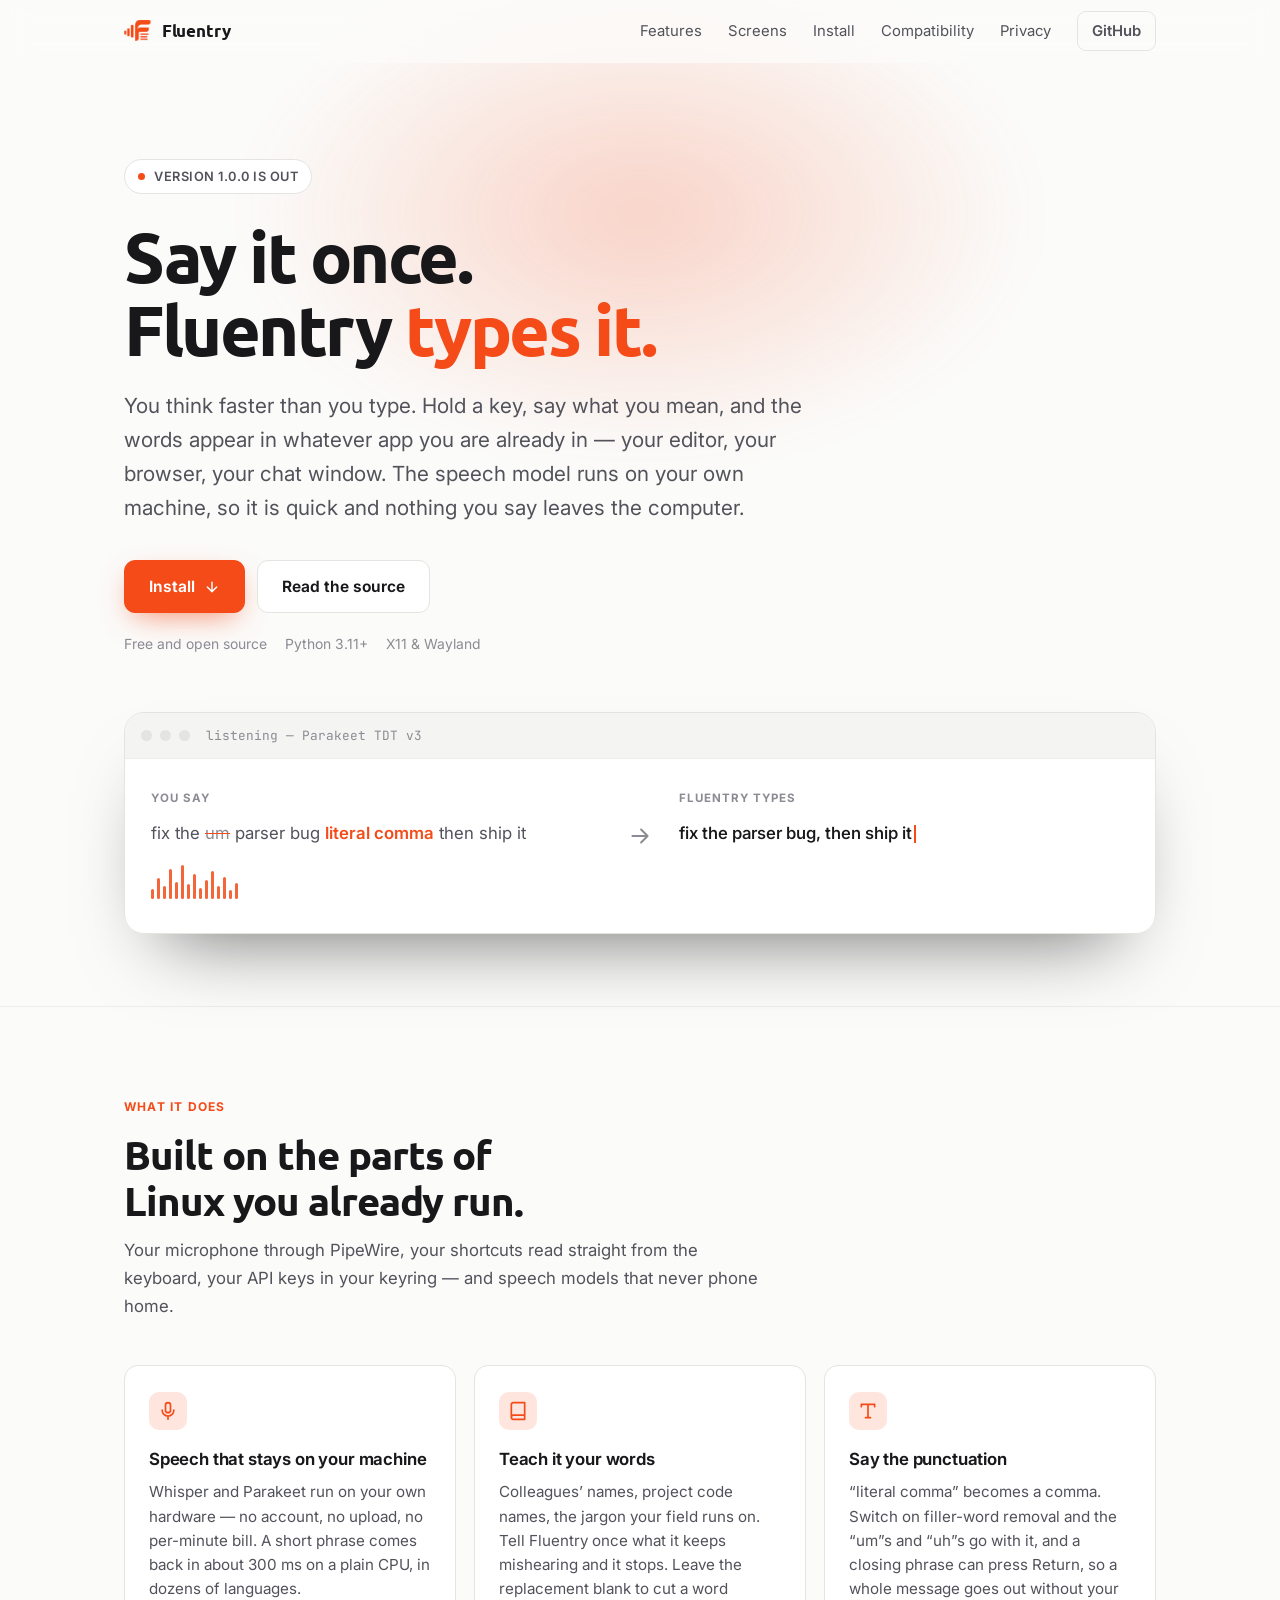
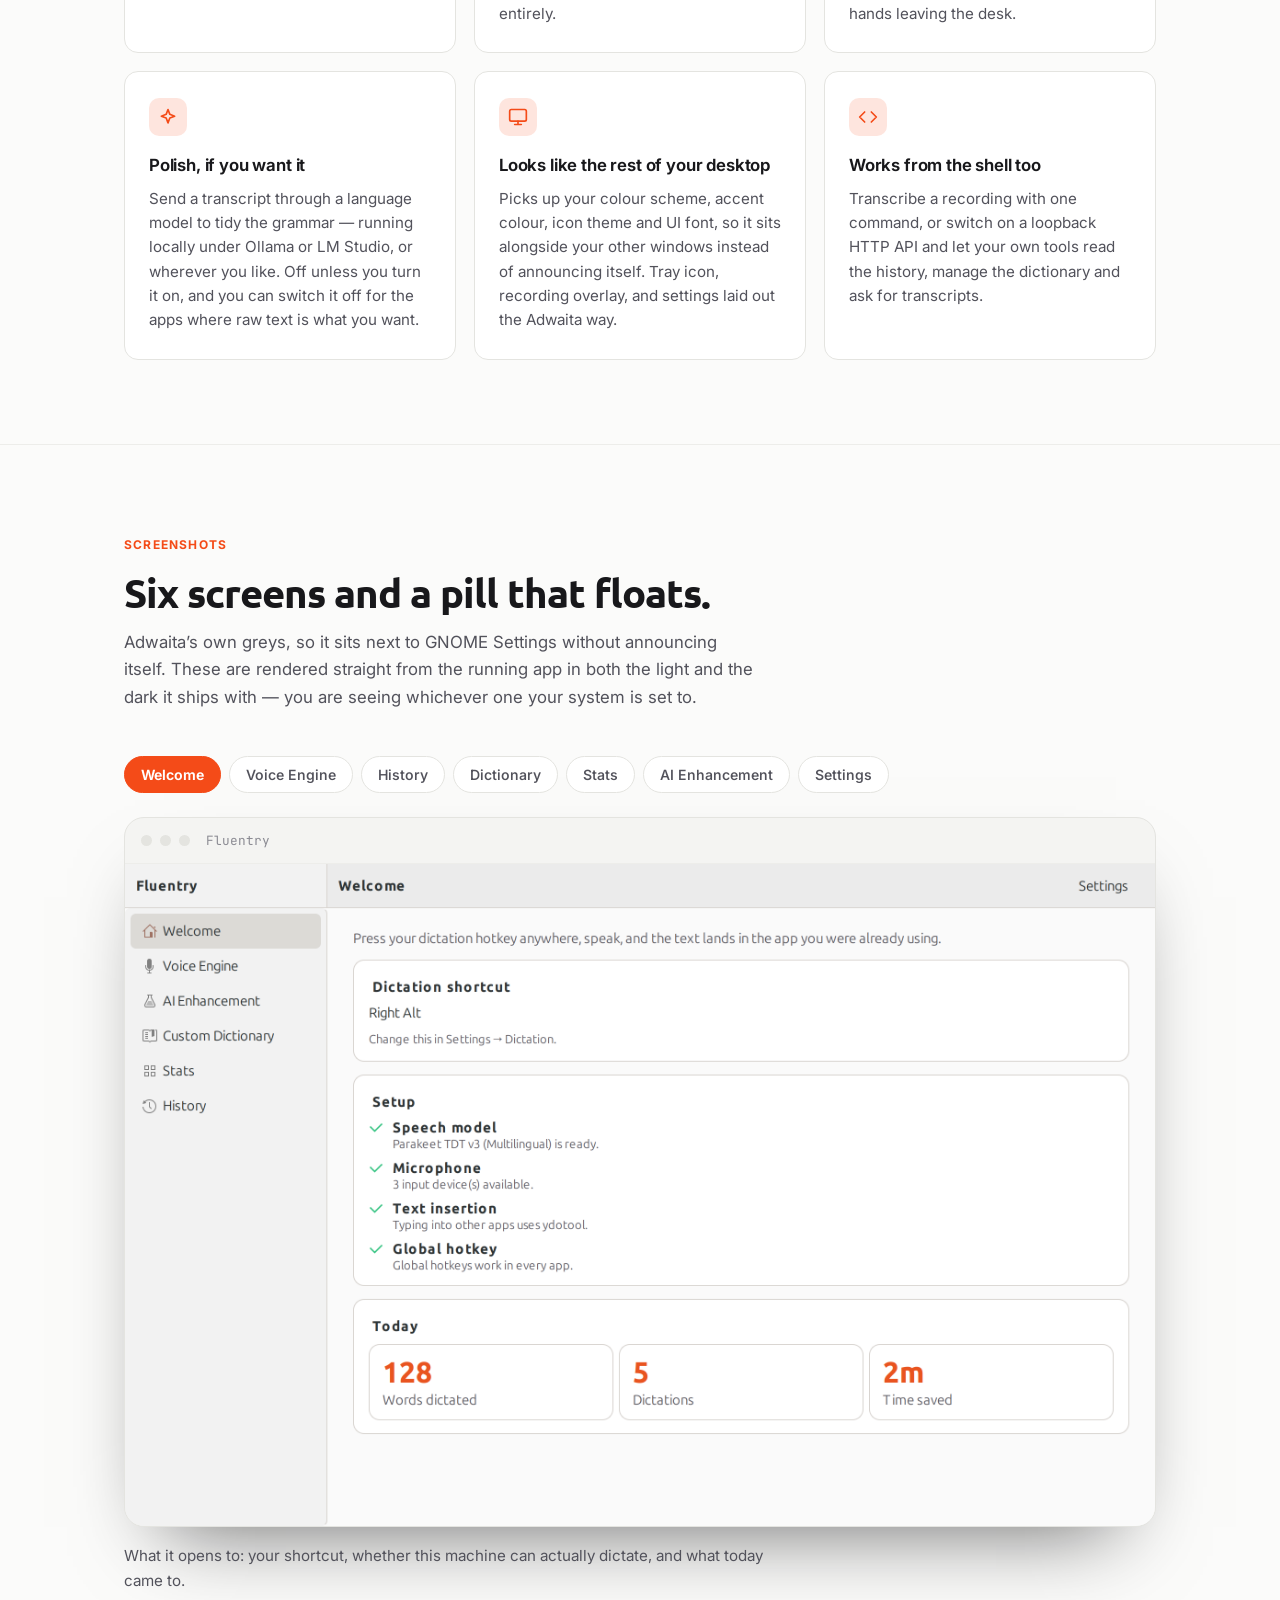
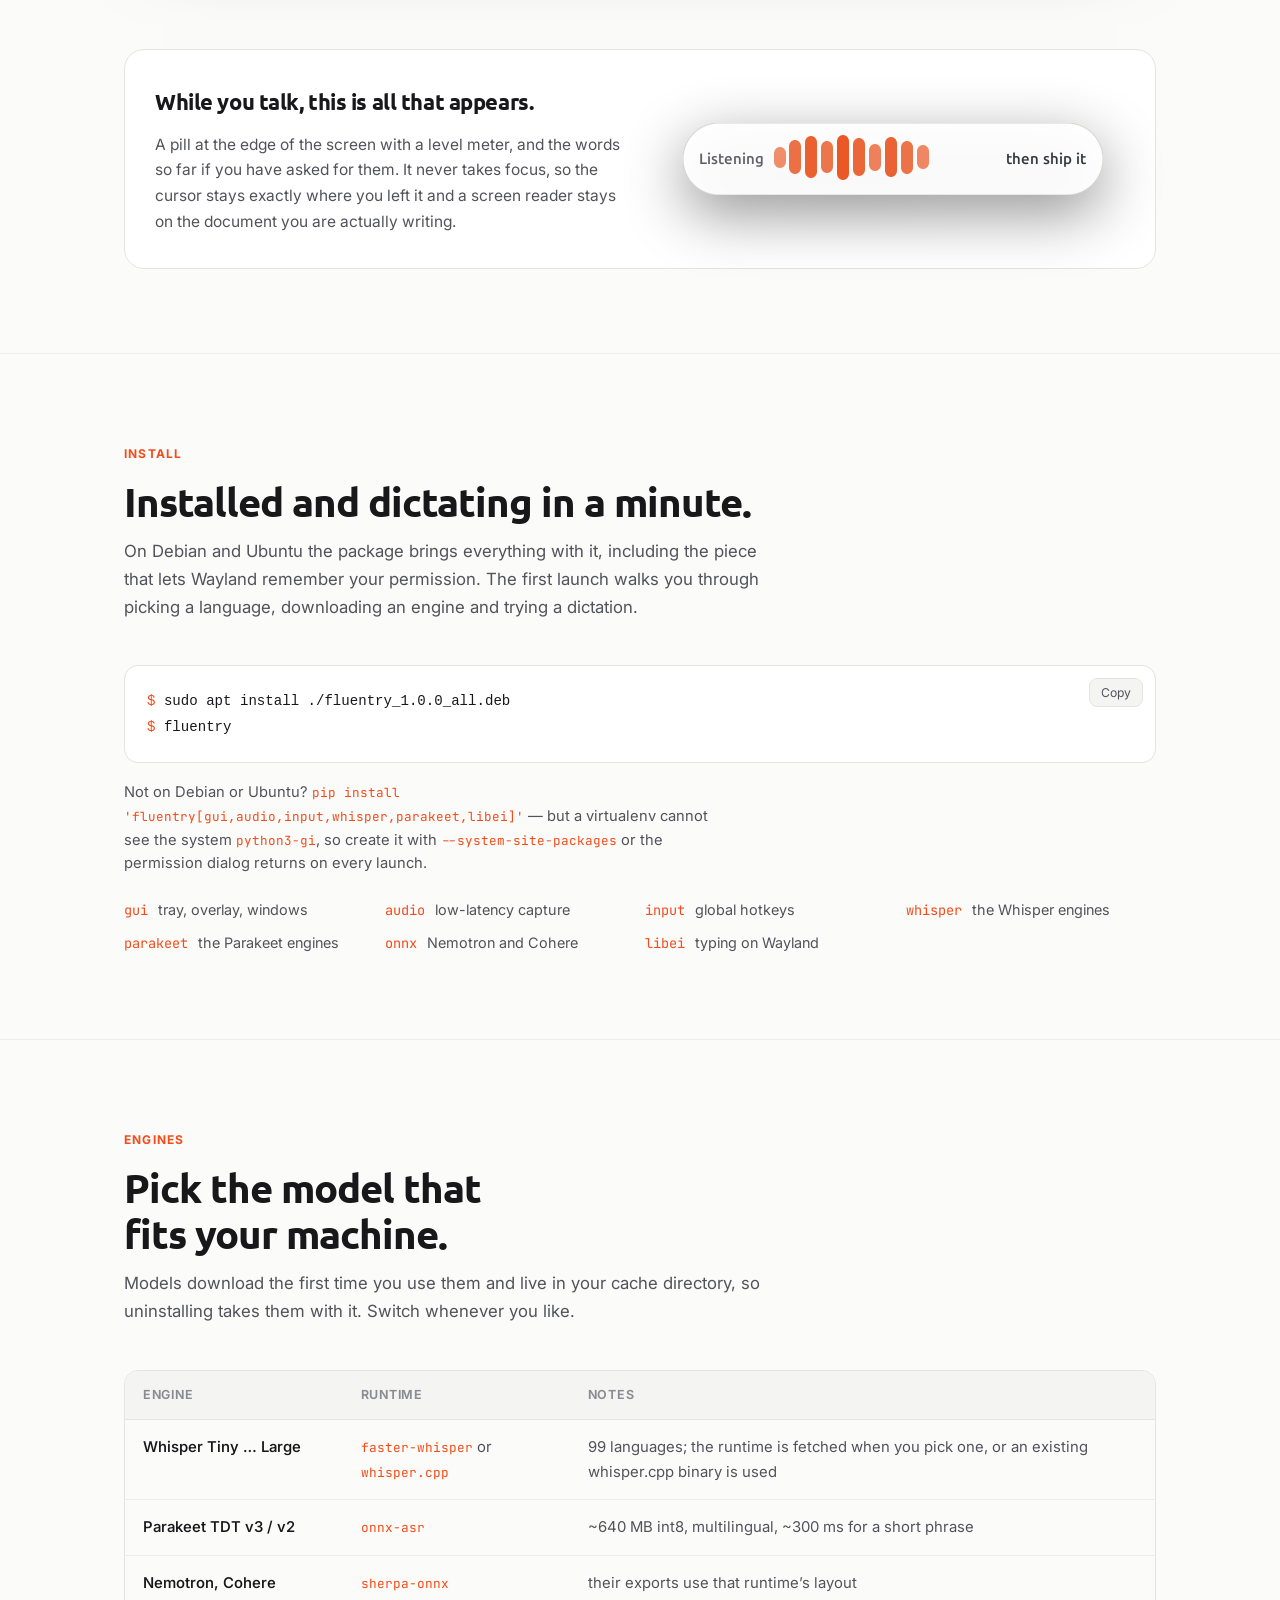
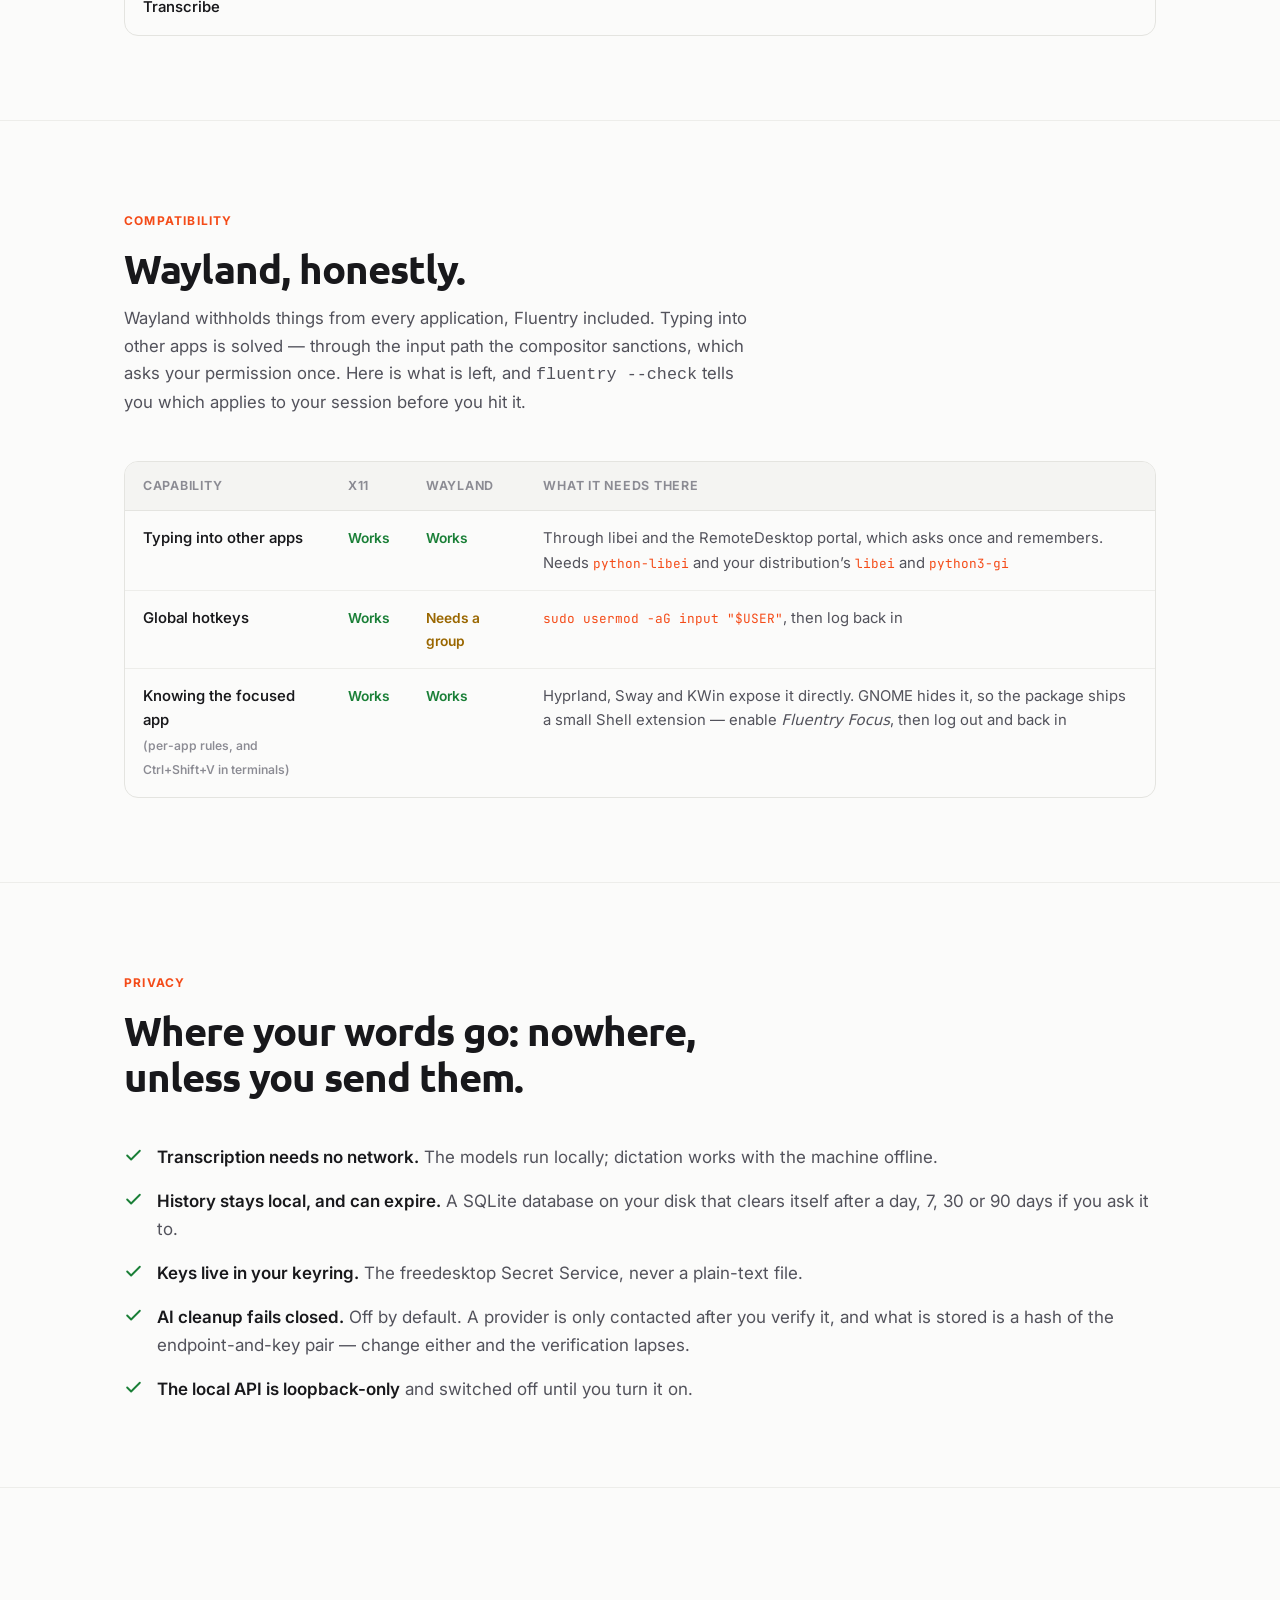
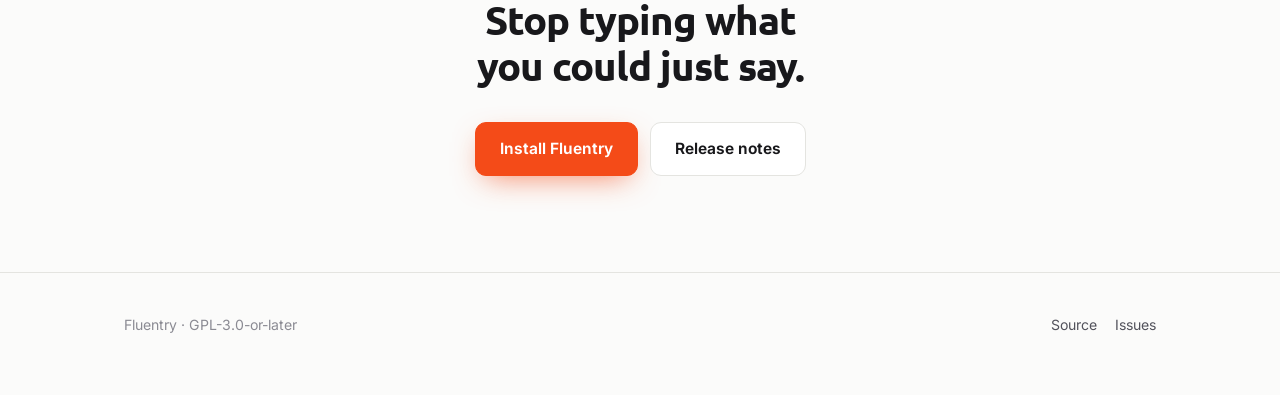
==== commit ea8826ec: "Update the site for terminals and refresh the screenshots The compatibility table's focus row was ou" ====
--- a/site/index.html
+++ b/site/index.html
@@ -338,10 +338,10 @@
             <td><code>sudo usermod -aG input "$USER"</code>, then log back in</td>
           </tr>
           <tr>
-            <td>Per-app prompts</td>
+            <td>Knowing the focused app<br><span class="muted-note">(per-app rules, and Ctrl+Shift+V in terminals)</span></td>
             <td><span class="status ok">Works</span></td>
-            <td><span class="status part">Some compositors</span></td>
-            <td>Hyprland, Sway and KWin expose the focused window. GNOME has the interface but allows only portals to call it</td>
+            <td><span class="status ok">Works</span></td>
+            <td>Hyprland, Sway and KWin expose it directly. GNOME hides it, so the package ships a small Shell extension — enable <em>Fluentry Focus</em>, then log out and back in</td>
           </tr>
         </tbody>
       </table>
--- a/site/style.css
+++ b/site/style.css
@@ -516,3 +516,6 @@
   max-width: 68ch;
 }
 .sec-note code { font-family: var(--mono); font-size: 0.86em; color: var(--accent); }
+
+/* A quieter sub-line inside a table cell, for a parenthetical. */
+.muted-note { color: var(--text-faint); font-size: 0.82em; }
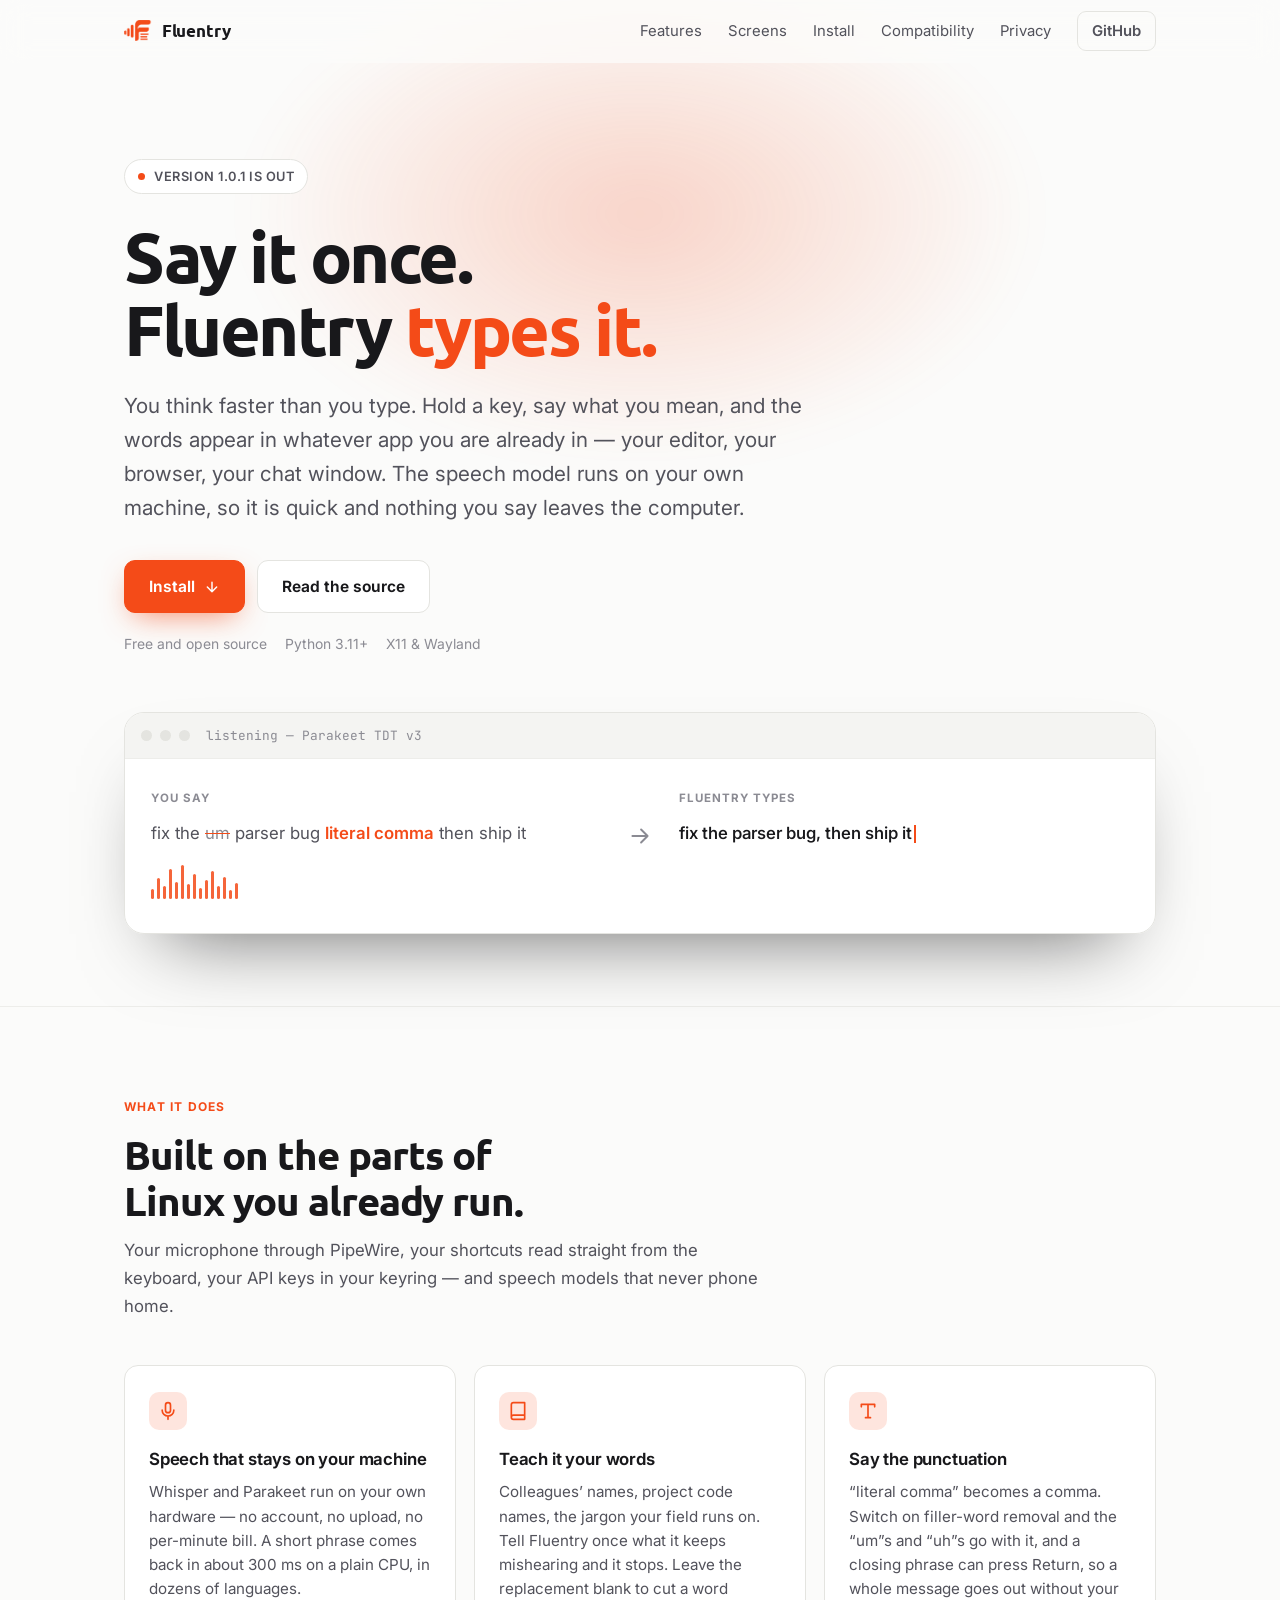
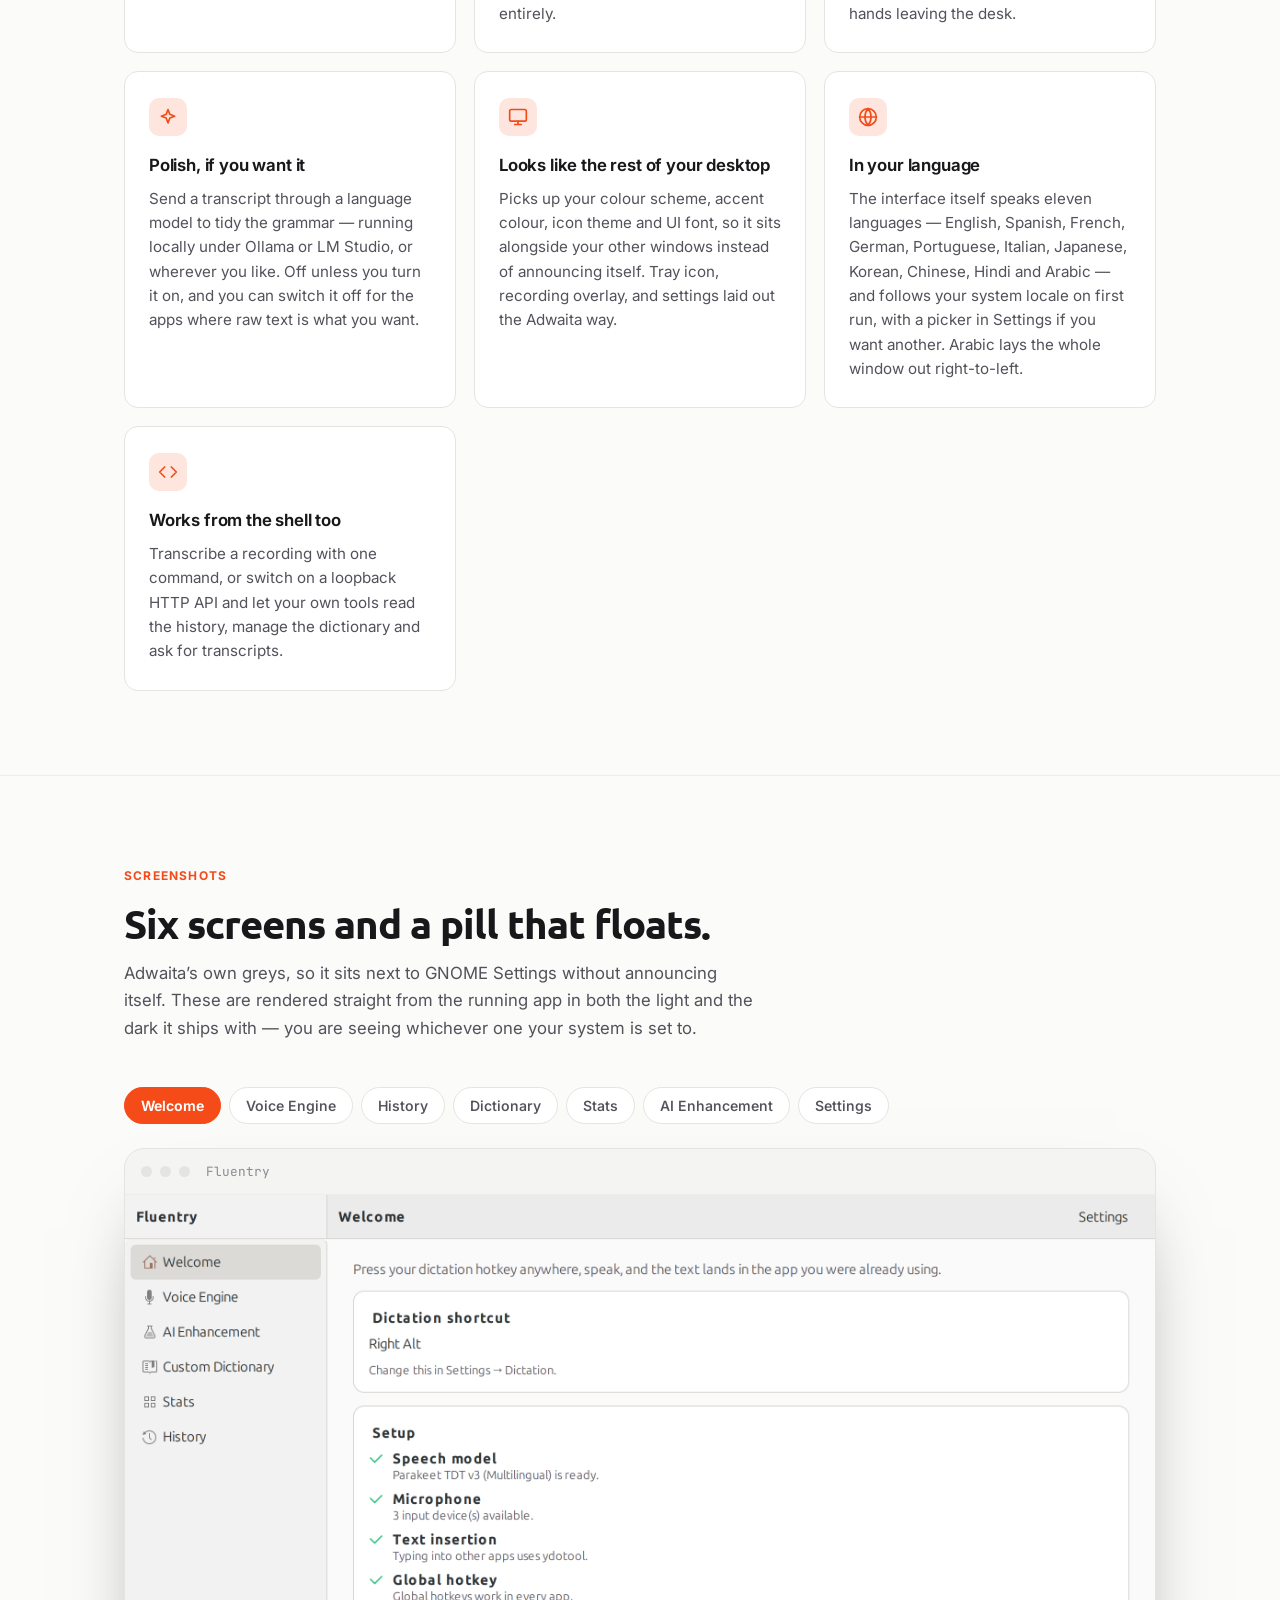
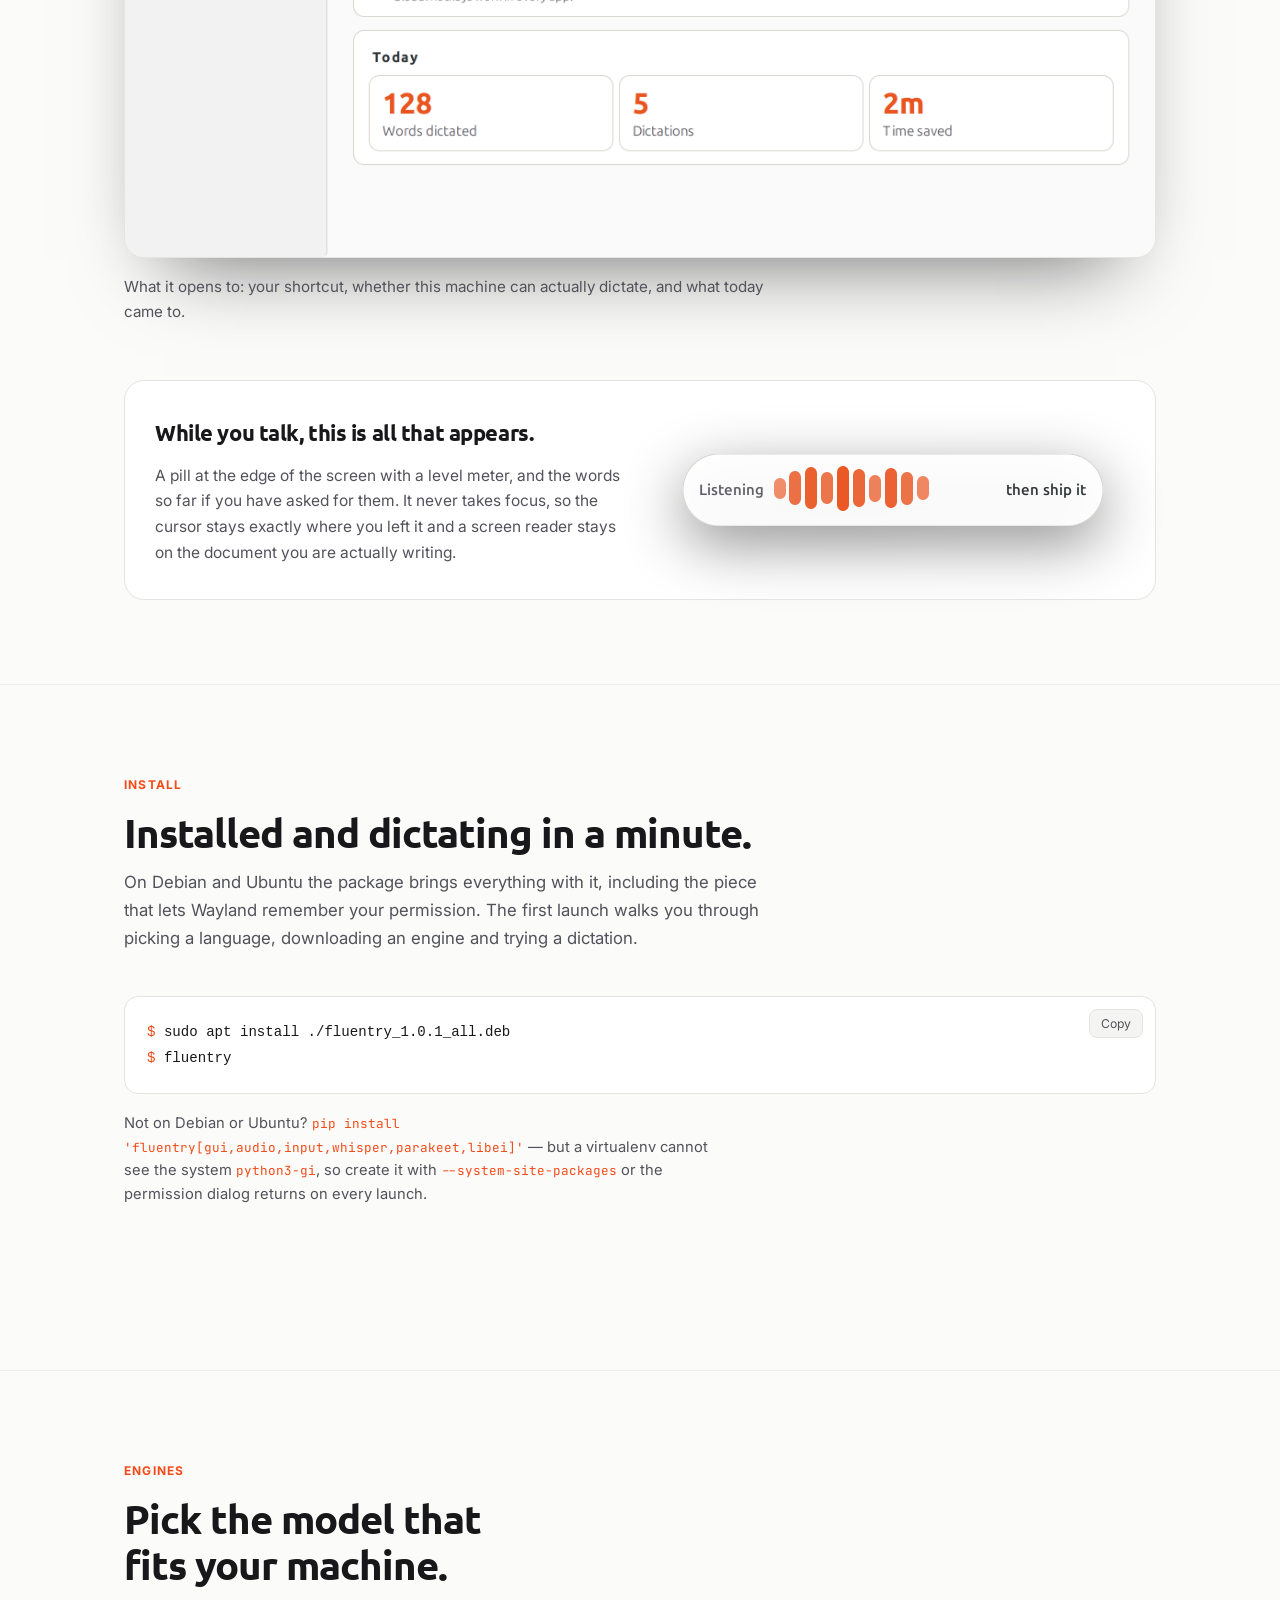
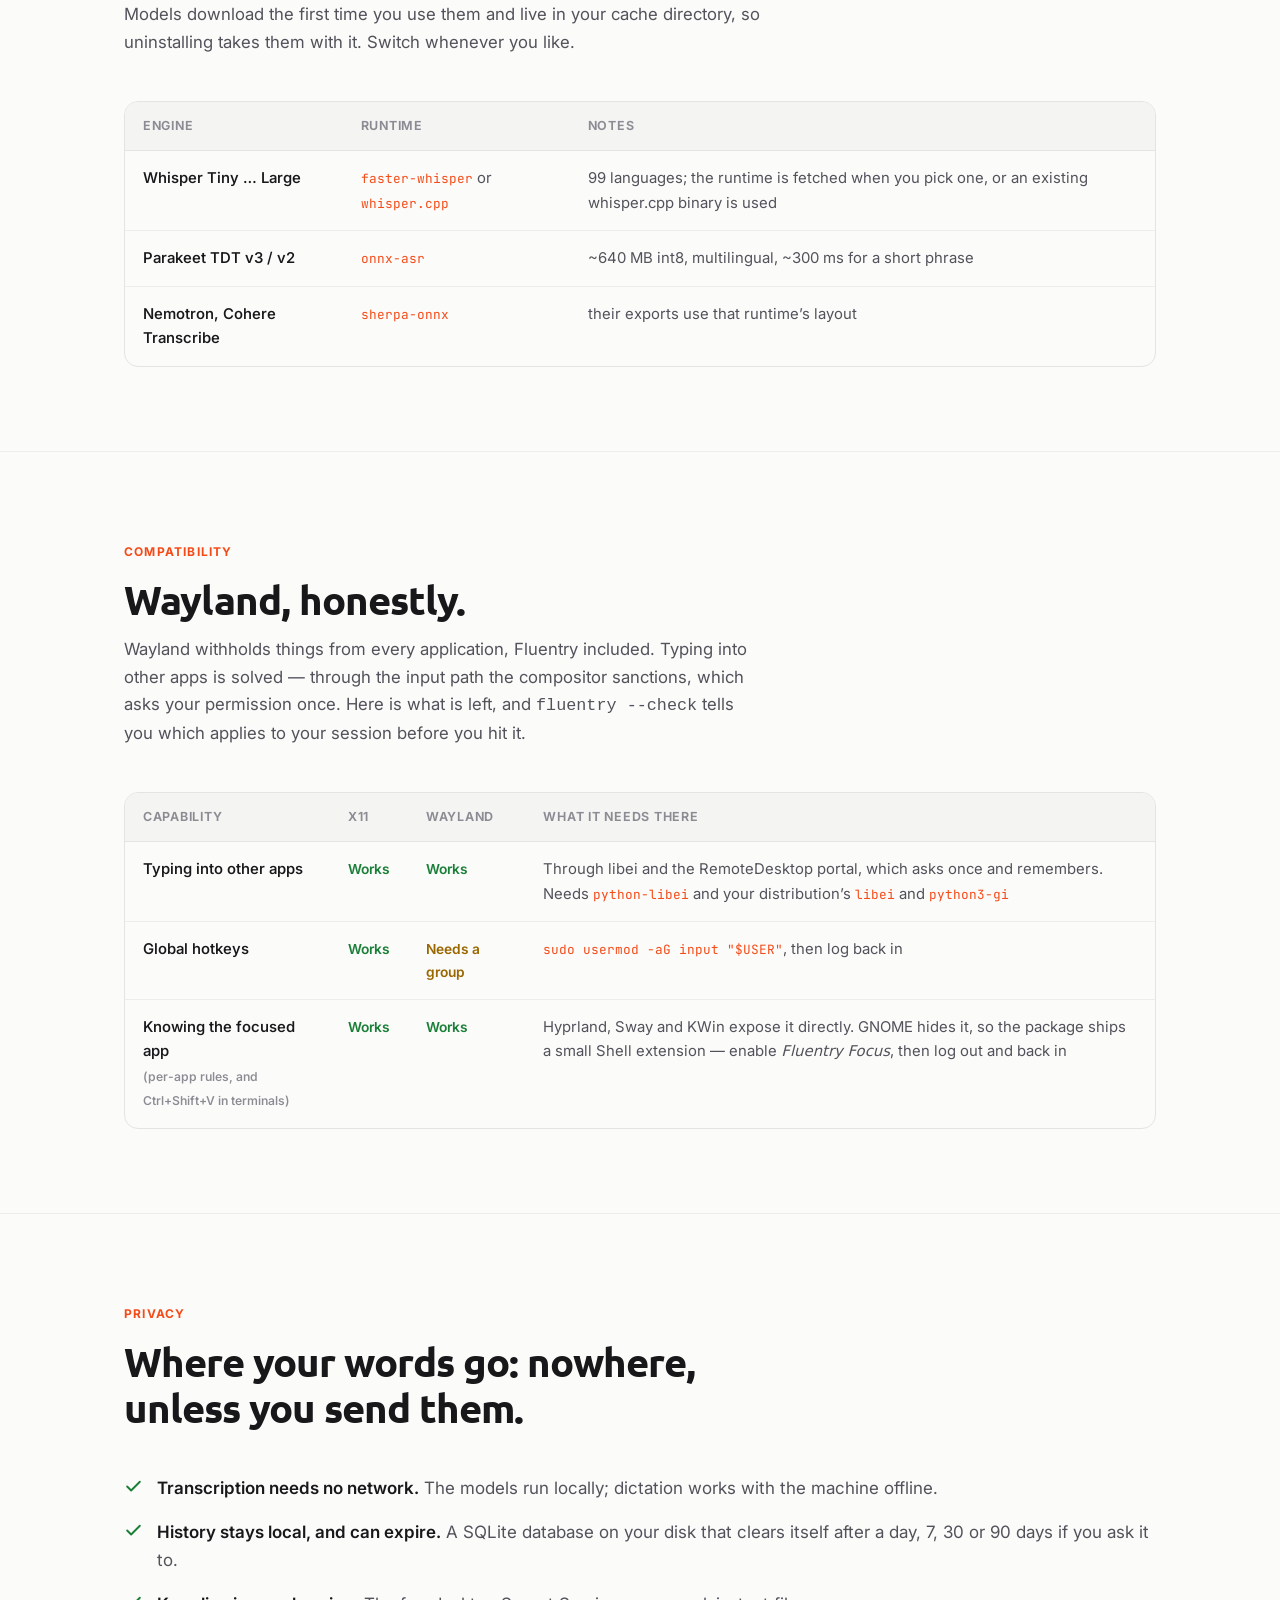
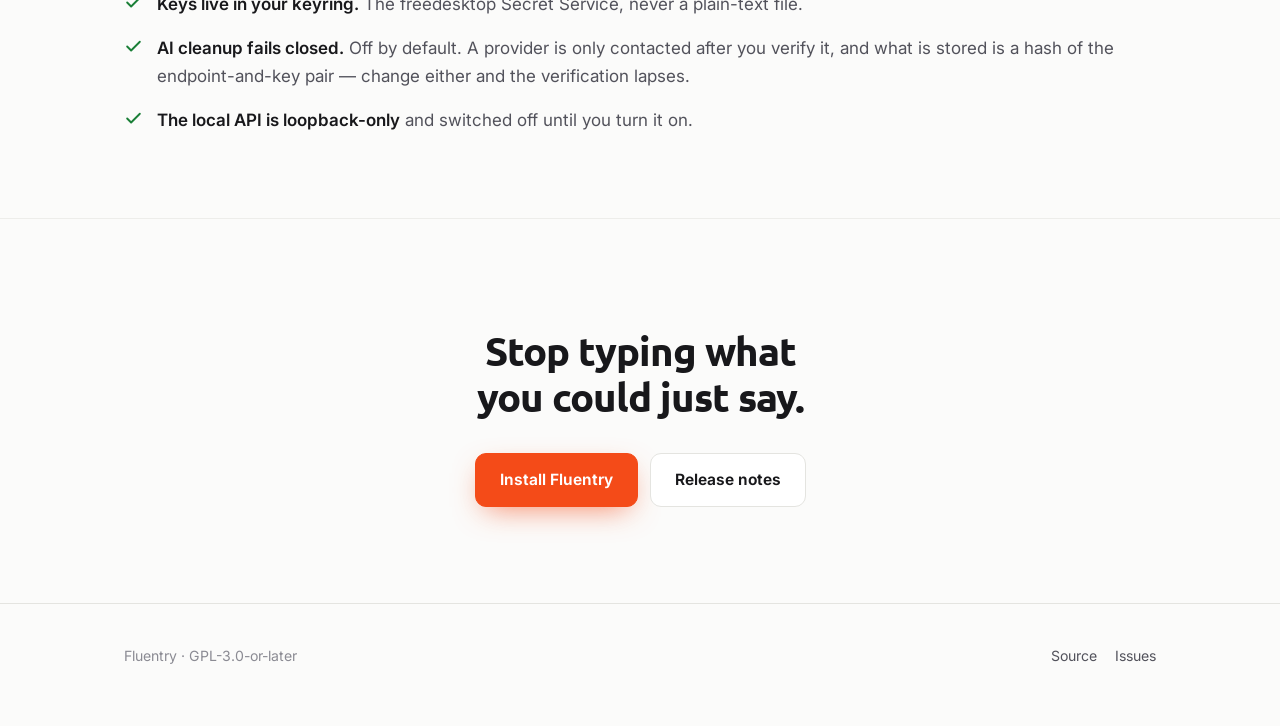
==== commit 597a55a4: "Translate the interface into eleven languages Fluentry could transcribe a hundred languages but only" ====
--- a/site/index.html
+++ b/site/index.html
@@ -45,7 +45,7 @@
 <section class="hero">
   <div class="wrap">
     <a class="eyebrow" href="https://github.com/Fluentry/Fluentry/releases">
-      <span class="dot"></span> Version 1.0.0 is out
+      <span class="dot"></span> Version 1.0.1 is out
     </a>
 
     <h1>Say it once.<br>Fluentry <span class="accent">types it.</span></h1>
@@ -129,6 +129,12 @@
         <div class="ico"><svg width="20" height="20" viewBox="0 0 24 24" fill="none" stroke="currentColor" stroke-width="2" stroke-linecap="round" stroke-linejoin="round"><rect x="2" y="3" width="20" height="14" rx="2"/><path d="M8 21h8M12 17v4"/></svg></div>
         <h3>Looks like the rest of your desktop</h3>
         <p>Picks up your colour scheme, accent colour, icon theme and UI font, so it sits alongside your other windows instead of announcing itself. Tray icon, recording overlay, and settings laid out the Adwaita way.</p>
+      </article>
+
+      <article class="card reveal">
+        <div class="ico"><svg width="20" height="20" viewBox="0 0 24 24" fill="none" stroke="currentColor" stroke-width="2" stroke-linecap="round" stroke-linejoin="round"><circle cx="12" cy="12" r="10"/><path d="M2 12h20M12 2a15.3 15.3 0 0 1 0 20M12 2a15.3 15.3 0 0 0 0 20"/></svg></div>
+        <h3>In your language</h3>
+        <p>The interface itself speaks eleven languages — English, Spanish, French, German, Portuguese, Italian, Japanese, Korean, Chinese, Hindi and Arabic — and follows your system locale on first run, with a picker in Settings if you want another. Arabic lays the whole window out right-to-left.</p>
       </article>
 
       <article class="card reveal">
@@ -275,8 +281,8 @@
     </div>
 
     <div class="code reveal">
-      <button class="copy" type="button" data-copy="sudo apt install ./fluentry_1.0.0_all.deb&#10;fluentry">Copy</button>
-<pre><span class="p">$</span> sudo apt install ./fluentry_1.0.0_all.deb
+      <button class="copy" type="button" data-copy="sudo apt install ./fluentry_1.0.1_all.deb&#10;fluentry">Copy</button>
+<pre><span class="p">$</span> sudo apt install ./fluentry_1.0.1_all.deb
 <span class="p">$</span> fluentry</pre>
     </div>
 
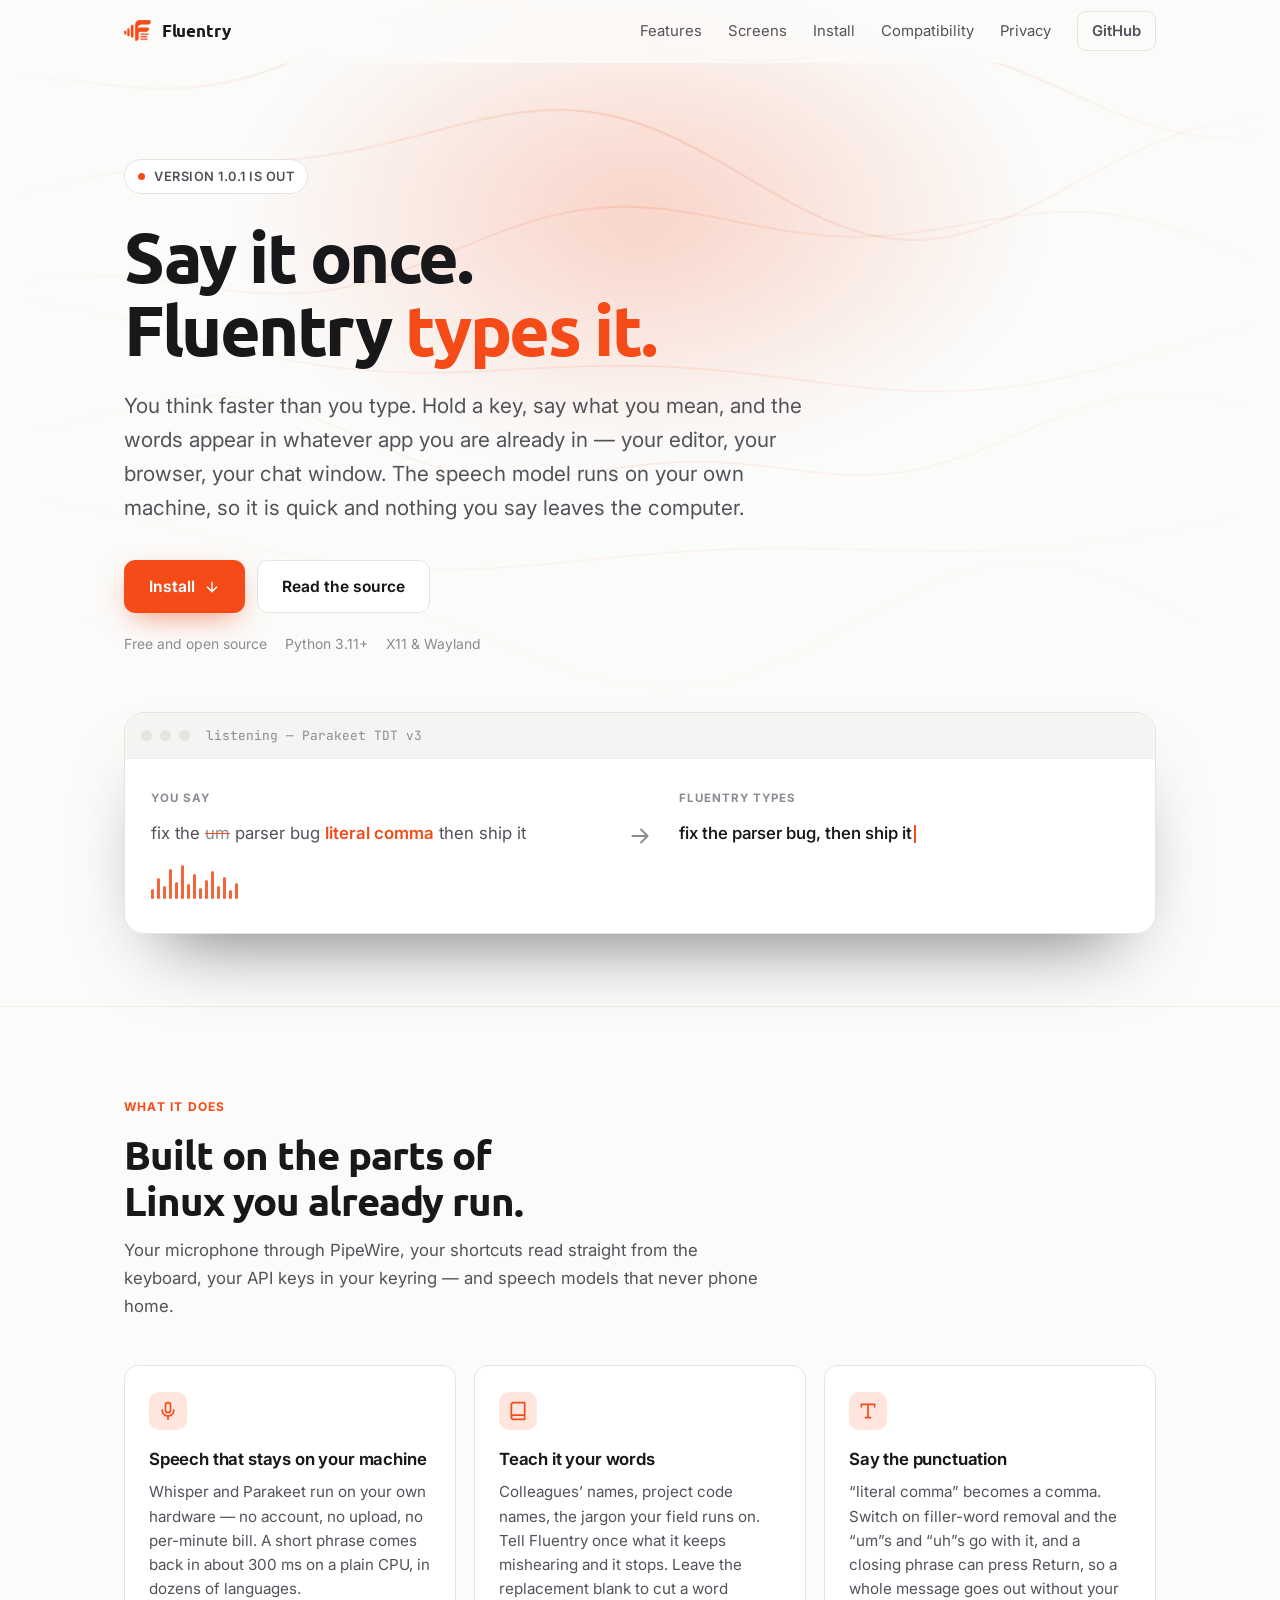
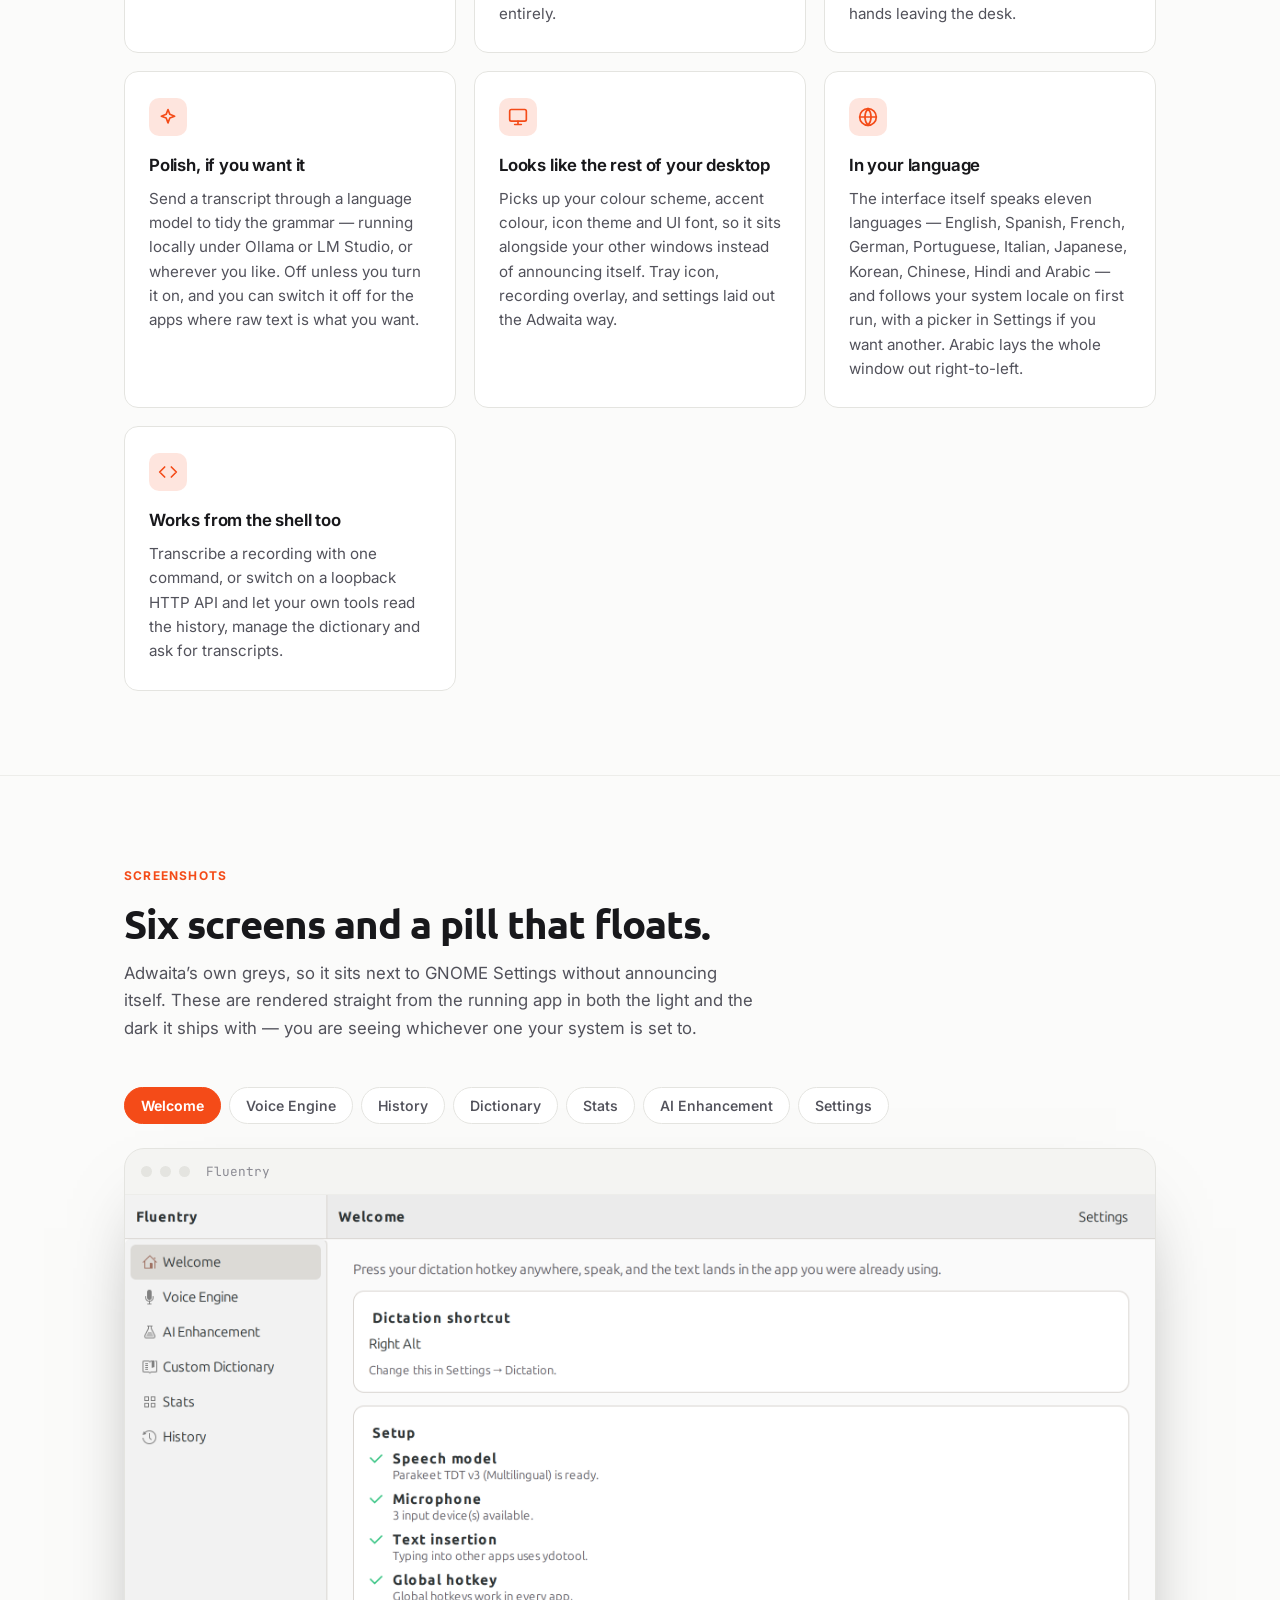
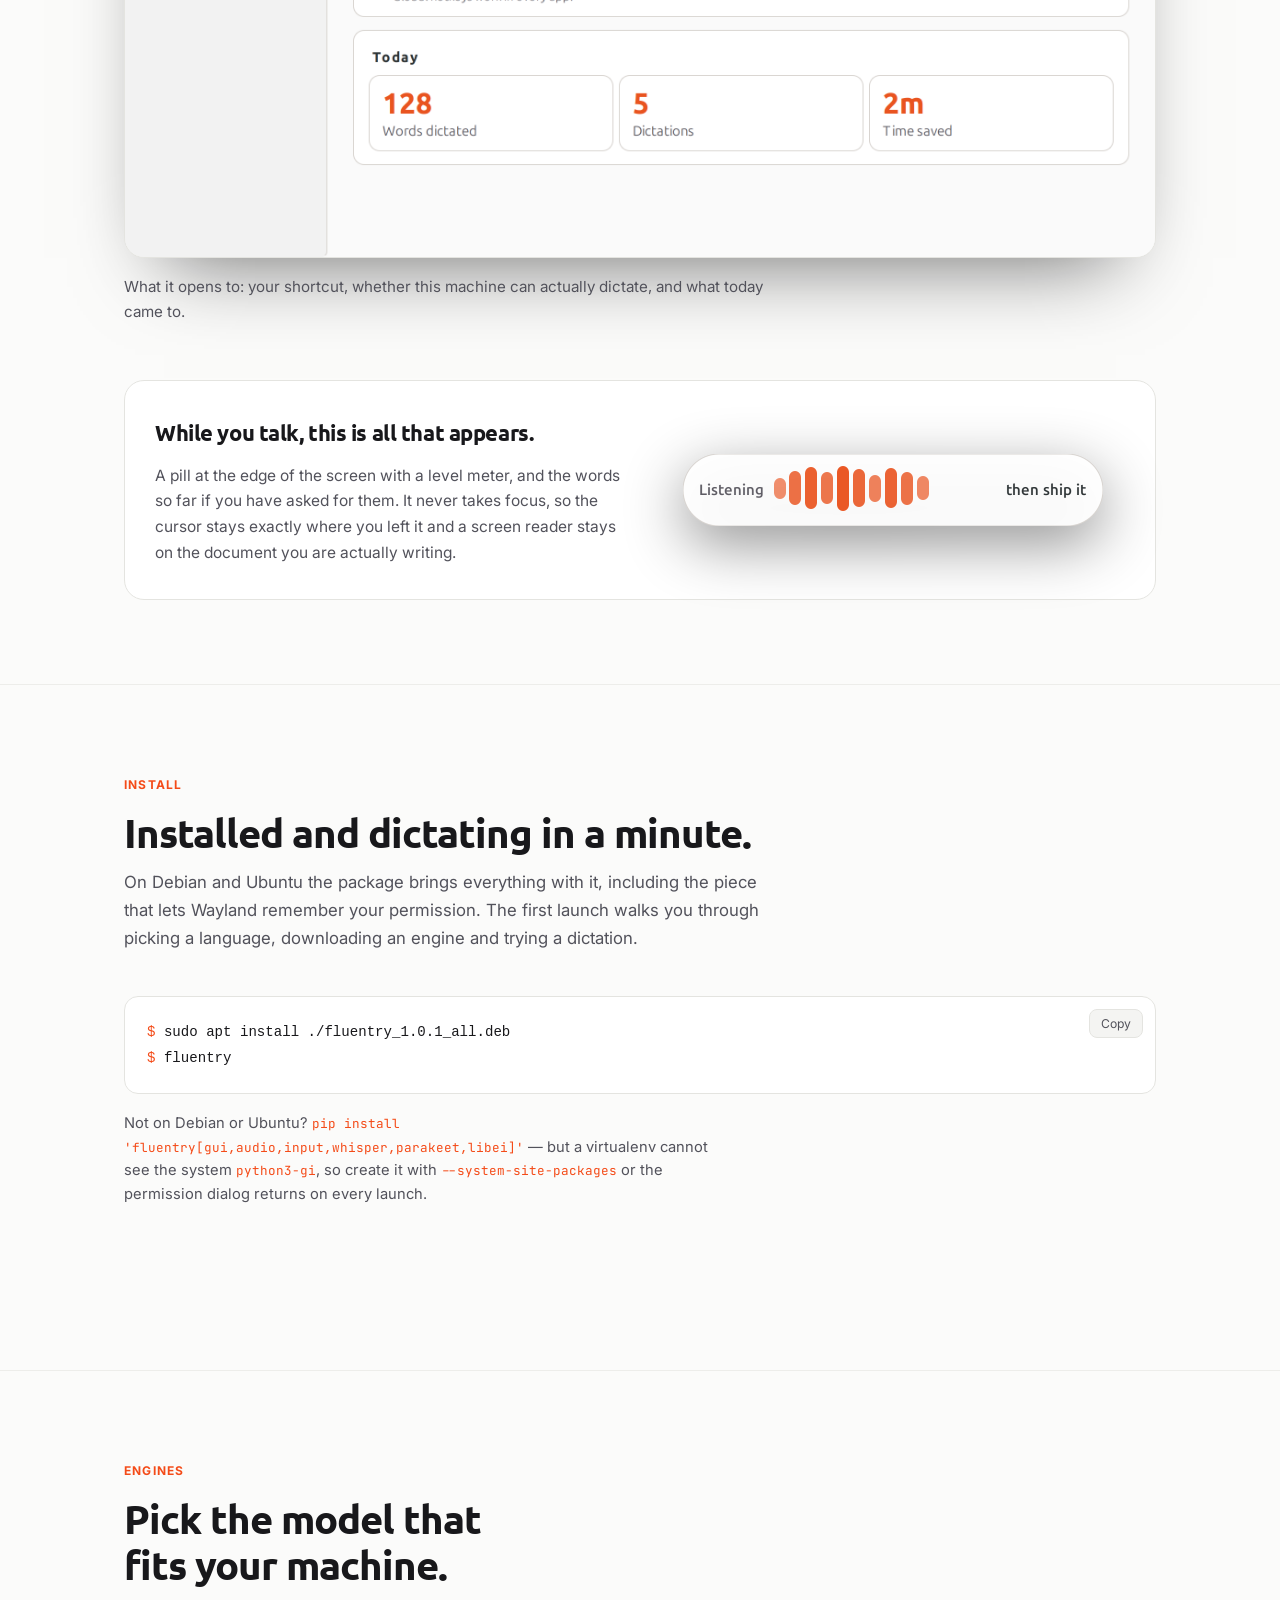
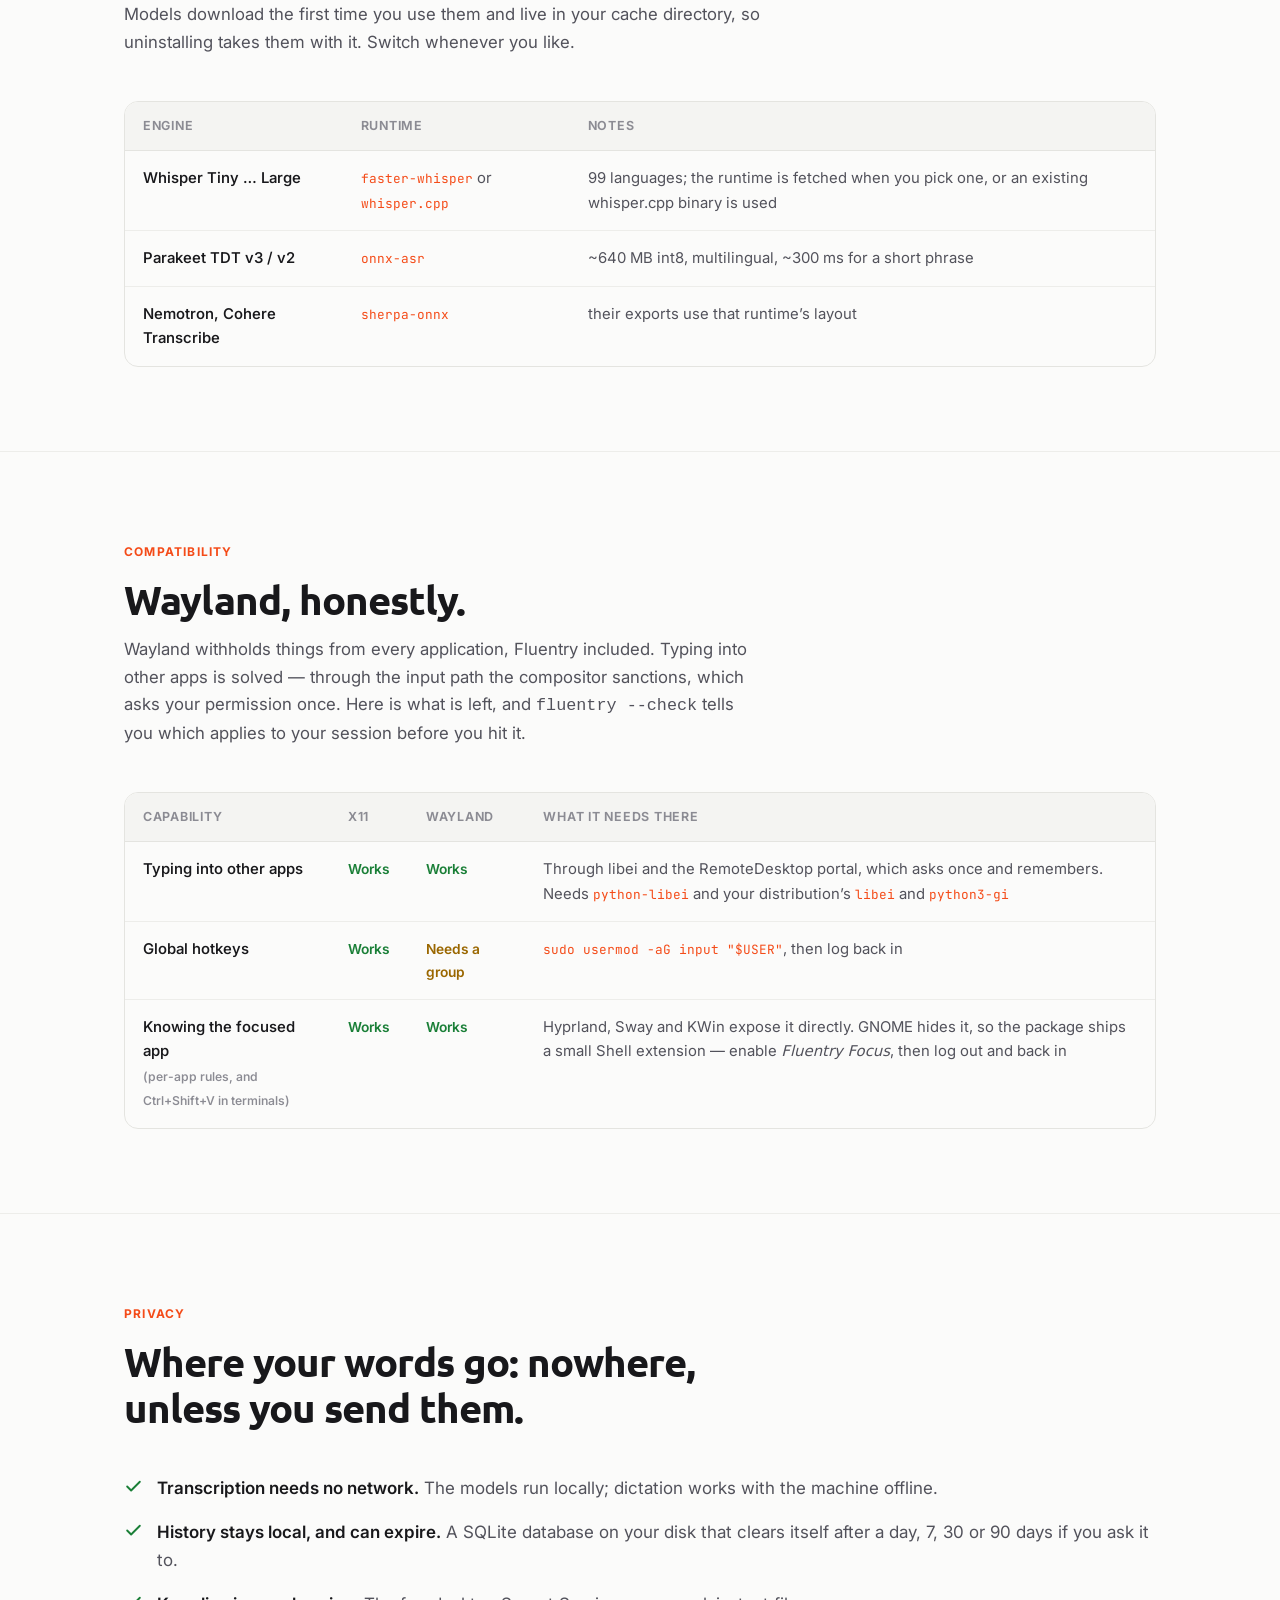
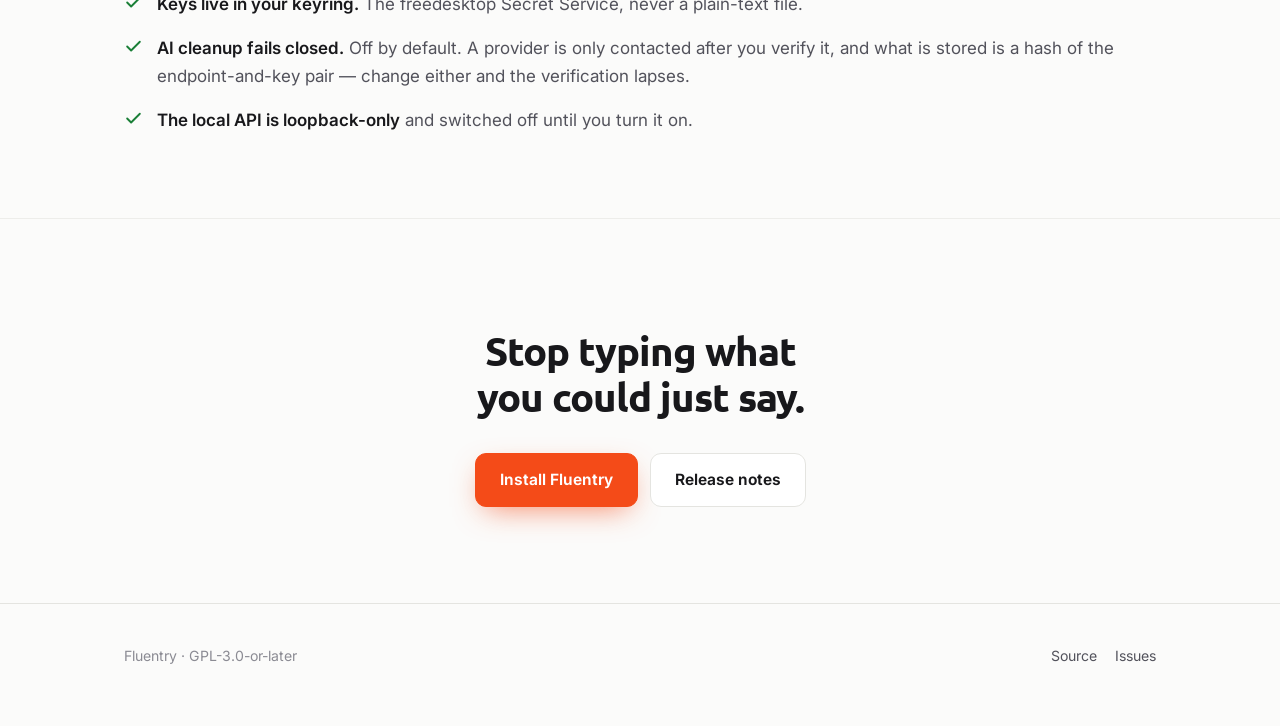
==== commit 205735e0: "Give the site an ambient sound-wave background The page was handsome but static. This adds a fixed, " ====
--- a/site/index.html
+++ b/site/index.html
@@ -20,6 +20,7 @@
 <link rel="stylesheet" href="style.css">
 </head>
 <body>
+<canvas id="fx" aria-hidden="true"></canvas>
 
 <a class="skip" href="#main">Skip to content</a>
 
@@ -407,5 +408,148 @@
 </footer>
 
 <script src="app.js" defer></script>
+
+<script>
+/* Ambient sound-wave field — a nod to what Fluentry does: turn speech into
+   text. Layered sine bands drift across the viewport in the brand accent,
+   and the pointer (or a tap) sends a soft ripple of amplitude through them.
+   Dependency-free, DPR-capped, paused when the tab is hidden, and reduced
+   to a single still frame when the visitor prefers less motion. */
+(function () {
+  var canvas = document.getElementById("fx");
+  if (!canvas || !canvas.getContext) return;
+  var ctx = canvas.getContext("2d");
+  var reduce = window.matchMedia("(prefers-reduced-motion: reduce)").matches;
+
+  function readColors() {
+    var css = getComputedStyle(document.documentElement);
+    var accent = (css.getPropertyValue("--accent") || "#f44b18").trim();
+    var soft = (css.getPropertyValue("--accent-soft") || "#ff6a3d").trim();
+    var light = window.matchMedia("(prefers-color-scheme: light)").matches;
+    return { accent: accent, soft: soft, light: light };
+  }
+  var colors = readColors();
+
+  var dpr = Math.min(window.devicePixelRatio || 1, 2);
+  var w = 0, h = 0;
+  function resize() {
+    w = window.innerWidth;
+    h = window.innerHeight;
+    canvas.width = Math.floor(w * dpr);
+    canvas.height = Math.floor(h * dpr);
+    ctx.setTransform(dpr, 0, 0, dpr, 0, 0);
+  }
+  resize();
+  window.addEventListener("resize", resize, { passive: true });
+
+  // Each band is one flowing line, summed from two sines so it never looks
+  // like a clean textbook wave. Placed across the upper two-thirds, where
+  // the field is most visible.
+  var BANDS = 7;
+  var bands = [];
+  for (var i = 0; i < BANDS; i++) {
+    var t = i / (BANDS - 1);
+    bands.push({
+      y: 0.08 + t * 0.62,           // vertical position, fraction of height
+      amp: 26 + Math.random() * 26, // base amplitude in px
+      len: 0.7 + Math.random() * 0.9,
+      len2: 1.7 + Math.random() * 1.4,
+      speed: 0.15 + Math.random() * 0.22,
+      phase: Math.random() * Math.PI * 2,
+      phase2: Math.random() * Math.PI * 2,
+      width: 1.1 + (1 - t) * 1.4,
+      alpha: 0.10 + (1 - t) * 0.12
+    });
+  }
+
+  // Pointer ripple: a travelling bump of excitement that eases toward the
+  // cursor and decays on its own, so the field also breathes when idle.
+  var pointer = { x: 0.5, y: 0.4, strength: 0, tx: 0.5, ty: 0.4 };
+  function moveTo(cx, cy) {
+    pointer.tx = cx / w;
+    pointer.ty = cy / h;
+    pointer.strength = Math.min(1, pointer.strength + 0.35);
+  }
+  window.addEventListener("mousemove", function (e) { moveTo(e.clientX, e.clientY); }, { passive: true });
+  window.addEventListener("touchmove", function (e) {
+    if (e.touches && e.touches[0]) moveTo(e.touches[0].clientX, e.touches[0].clientY);
+  }, { passive: true });
+
+  window.matchMedia("(prefers-color-scheme: light)").addEventListener("change", function () {
+    colors = readColors();
+  });
+
+  function hexToRgb(hex) {
+    hex = hex.replace("#", "");
+    if (hex.length === 3) hex = hex.split("").map(function (c) { return c + c; }).join("");
+    var n = parseInt(hex, 16);
+    return [(n >> 16) & 255, (n >> 8) & 255, n & 255];
+  }
+
+  function draw(time) {
+    ctx.clearRect(0, 0, w, h);
+    var accent = hexToRgb(colors.accent);
+    var soft = hexToRgb(colors.soft);
+
+    pointer.x += (pointer.tx - pointer.x) * 0.06;
+    pointer.y += (pointer.ty - pointer.y) * 0.06;
+    pointer.strength *= 0.96;
+
+    var step = w < 640 ? 14 : 9;
+    ctx.globalCompositeOperation = colors.light ? "multiply" : "screen";
+
+    for (var b = 0; b < bands.length; b++) {
+      var band = bands[b];
+      var baseY = band.y * h;
+      var grad = ctx.createLinearGradient(0, 0, w, 0);
+      var mix = b / (bands.length - 1);
+      var r = Math.round(accent[0] + (soft[0] - accent[0]) * mix);
+      var g = Math.round(accent[1] + (soft[1] - accent[1]) * mix);
+      var bl = Math.round(accent[2] + (soft[2] - accent[2]) * mix);
+      var a = band.alpha * (colors.light ? 0.8 : 1);
+      grad.addColorStop(0, "rgba(" + r + "," + g + "," + bl + ",0)");
+      grad.addColorStop(0.5, "rgba(" + r + "," + g + "," + bl + "," + a + ")");
+      grad.addColorStop(1, "rgba(" + r + "," + g + "," + bl + ",0)");
+
+      ctx.beginPath();
+      for (var x = 0; x <= w; x += step) {
+        var fx = x / w;
+        var y = baseY
+          + Math.sin(fx * Math.PI * 2 * band.len + time * band.speed + band.phase) * band.amp
+          + Math.sin(fx * Math.PI * 2 * band.len2 - time * band.speed * 0.7 + band.phase2) * band.amp * 0.5;
+        // Pointer ripple: a gaussian bump around the cursor lifts the wave.
+        var d = fx - pointer.x;
+        var bump = Math.exp(-(d * d) / 0.012) * pointer.strength * 46
+                 * Math.exp(-Math.pow(band.y - pointer.y, 2) / 0.25);
+        y -= bump;
+        if (x === 0) ctx.moveTo(x, y); else ctx.lineTo(x, y);
+      }
+      ctx.strokeStyle = grad;
+      ctx.lineWidth = band.width;
+      ctx.stroke();
+    }
+    ctx.globalCompositeOperation = "source-over";
+  }
+
+  if (reduce) {
+    draw(1200);            // one calm still frame, no animation loop
+    return;
+  }
+
+  var running = true, start = performance.now();
+  function frame(now) {
+    if (!running) return;
+    draw((now - start) / 1000);
+    requestAnimationFrame(frame);
+  }
+  requestAnimationFrame(frame);
+
+  document.addEventListener("visibilitychange", function () {
+    if (document.hidden) { running = false; }
+    else if (!running) { running = true; start = performance.now(); requestAnimationFrame(frame); }
+  });
+})();
+</script>
+
 </body>
 </html>
--- a/site/style.css
+++ b/site/style.css
@@ -519,3 +519,26 @@
 
 /* A quieter sub-line inside a table cell, for a parenthetical. */
 .muted-note { color: var(--text-faint); font-size: 0.82em; }
+
+/* --- ambient sound-field ------------------------------------------------- */
+/* A voice app deserves a background that moves like sound. The canvas is
+   painted just above the page's base colour and below every band of
+   content, so the waves show through the transparent gaps (richest behind
+   the hero) while cards and the sticky bar keep their own opaque
+   backgrounds and stay perfectly legible. */
+#fx {
+  position: fixed;
+  inset: 0;
+  width: 100%;
+  height: 100%;
+  z-index: 0;
+  pointer-events: none;
+  /* Fades the field out toward the foot of the viewport so long-form text
+     lower down is never competing with motion. */
+  -webkit-mask-image: linear-gradient(180deg, #000 0%, #000 55%, transparent 92%);
+          mask-image: linear-gradient(180deg, #000 0%, #000 55%, transparent 92%);
+  opacity: 0.9;
+  transition: opacity 0.6s var(--ease);
+}
+#main, footer { position: relative; z-index: 1; }
+@media (prefers-reduced-motion: reduce) { #fx { opacity: 0.7; } }
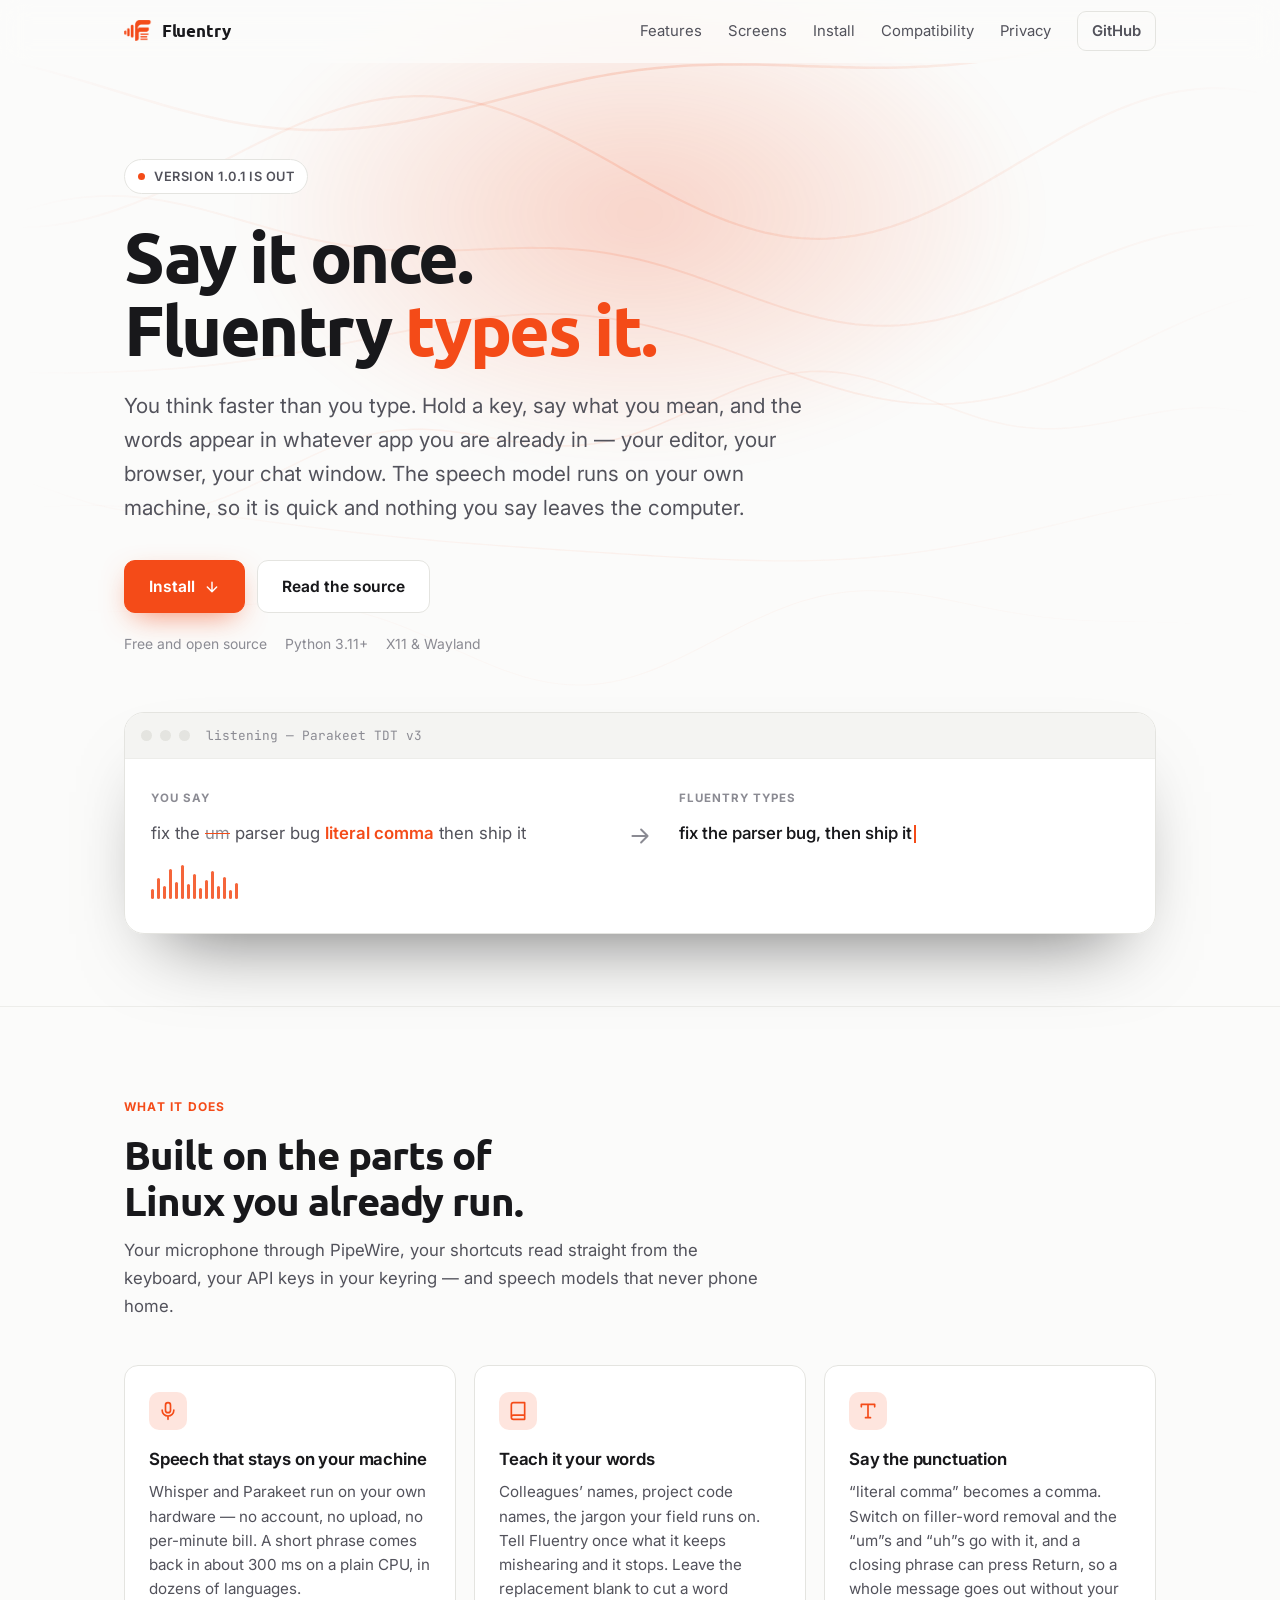
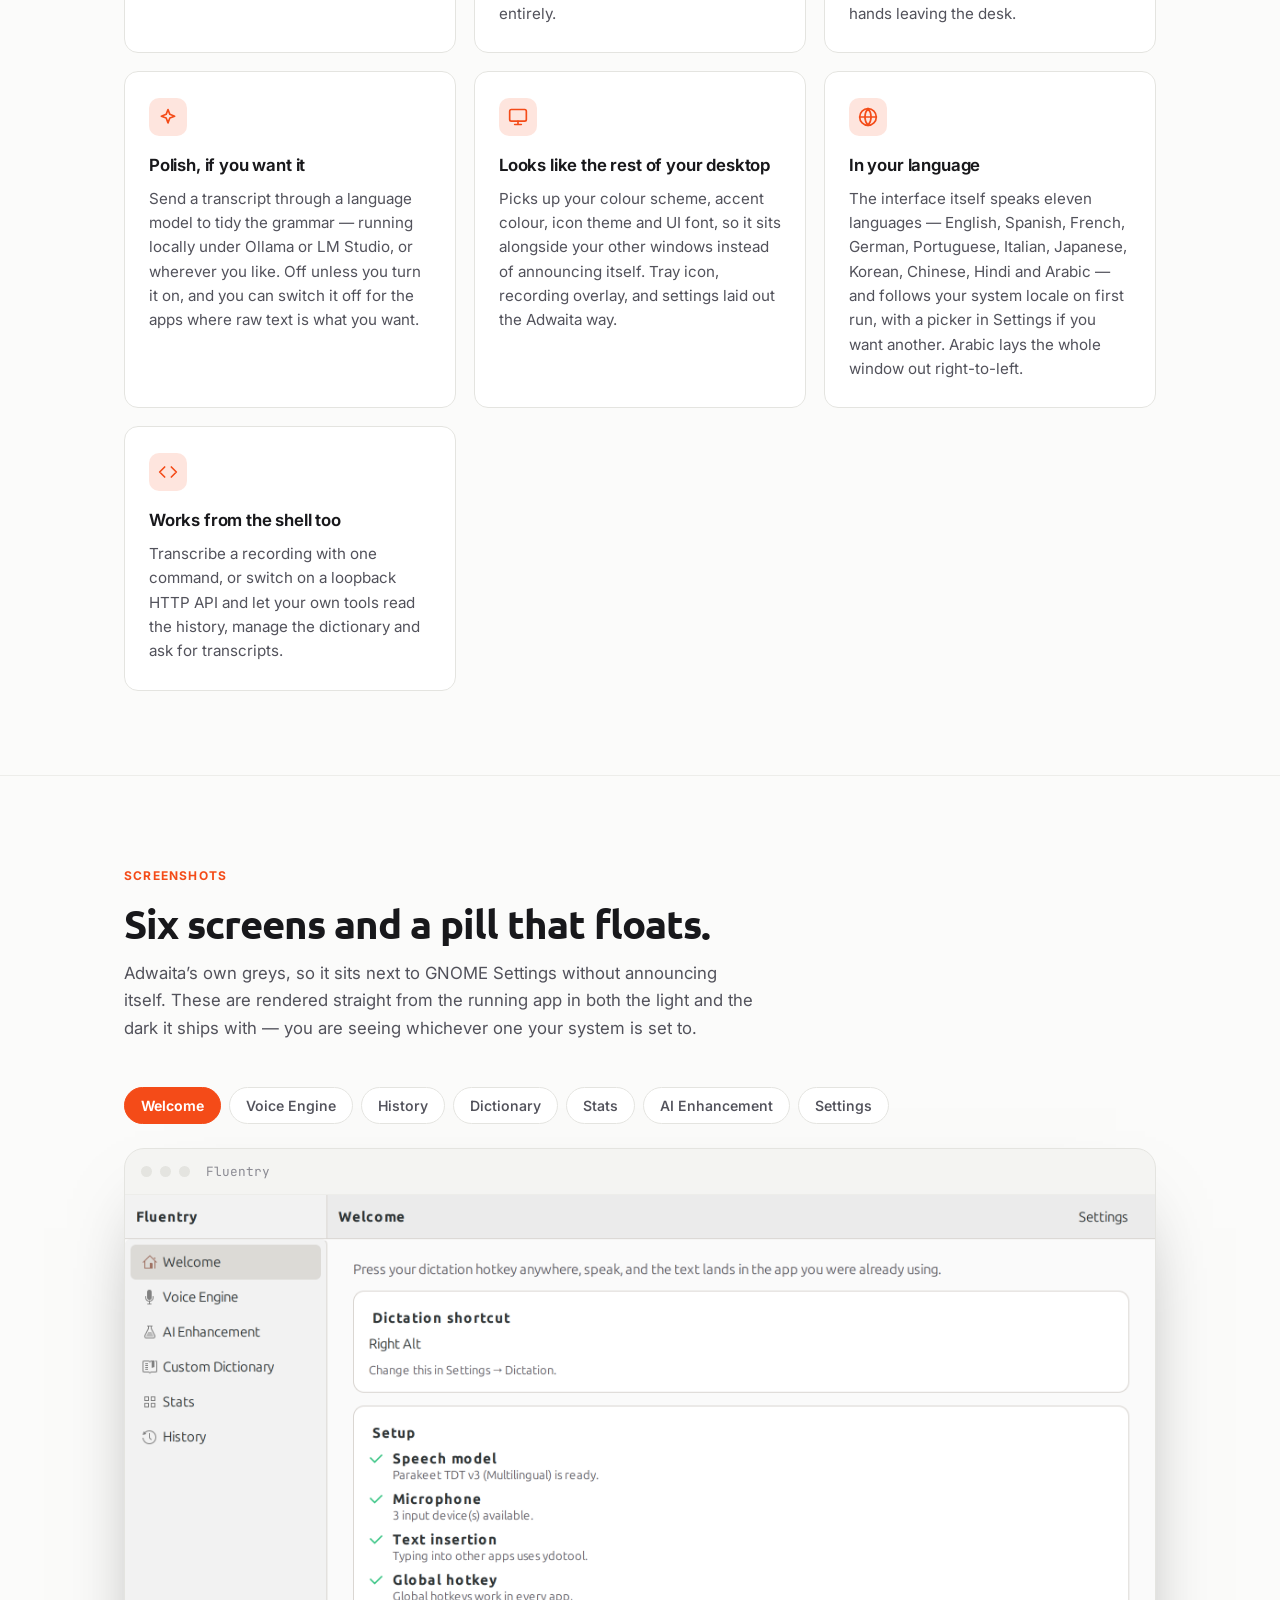
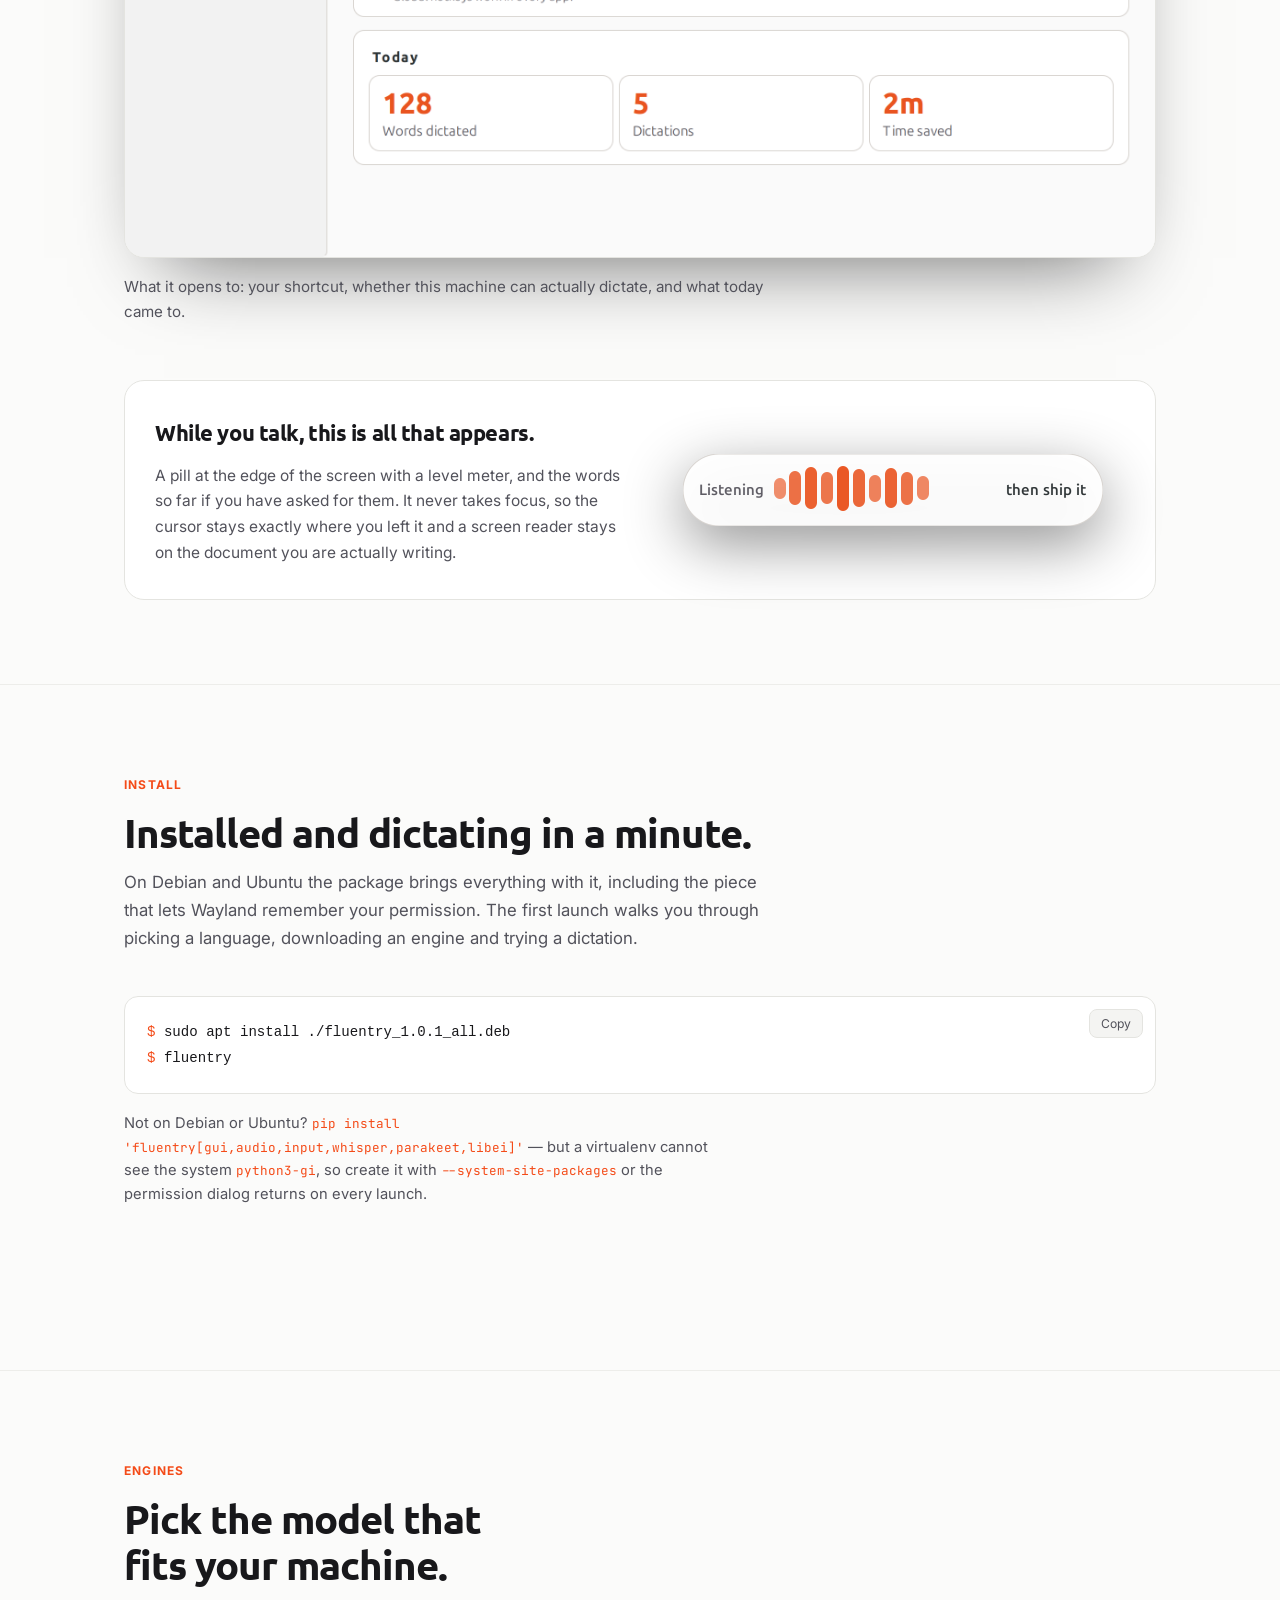
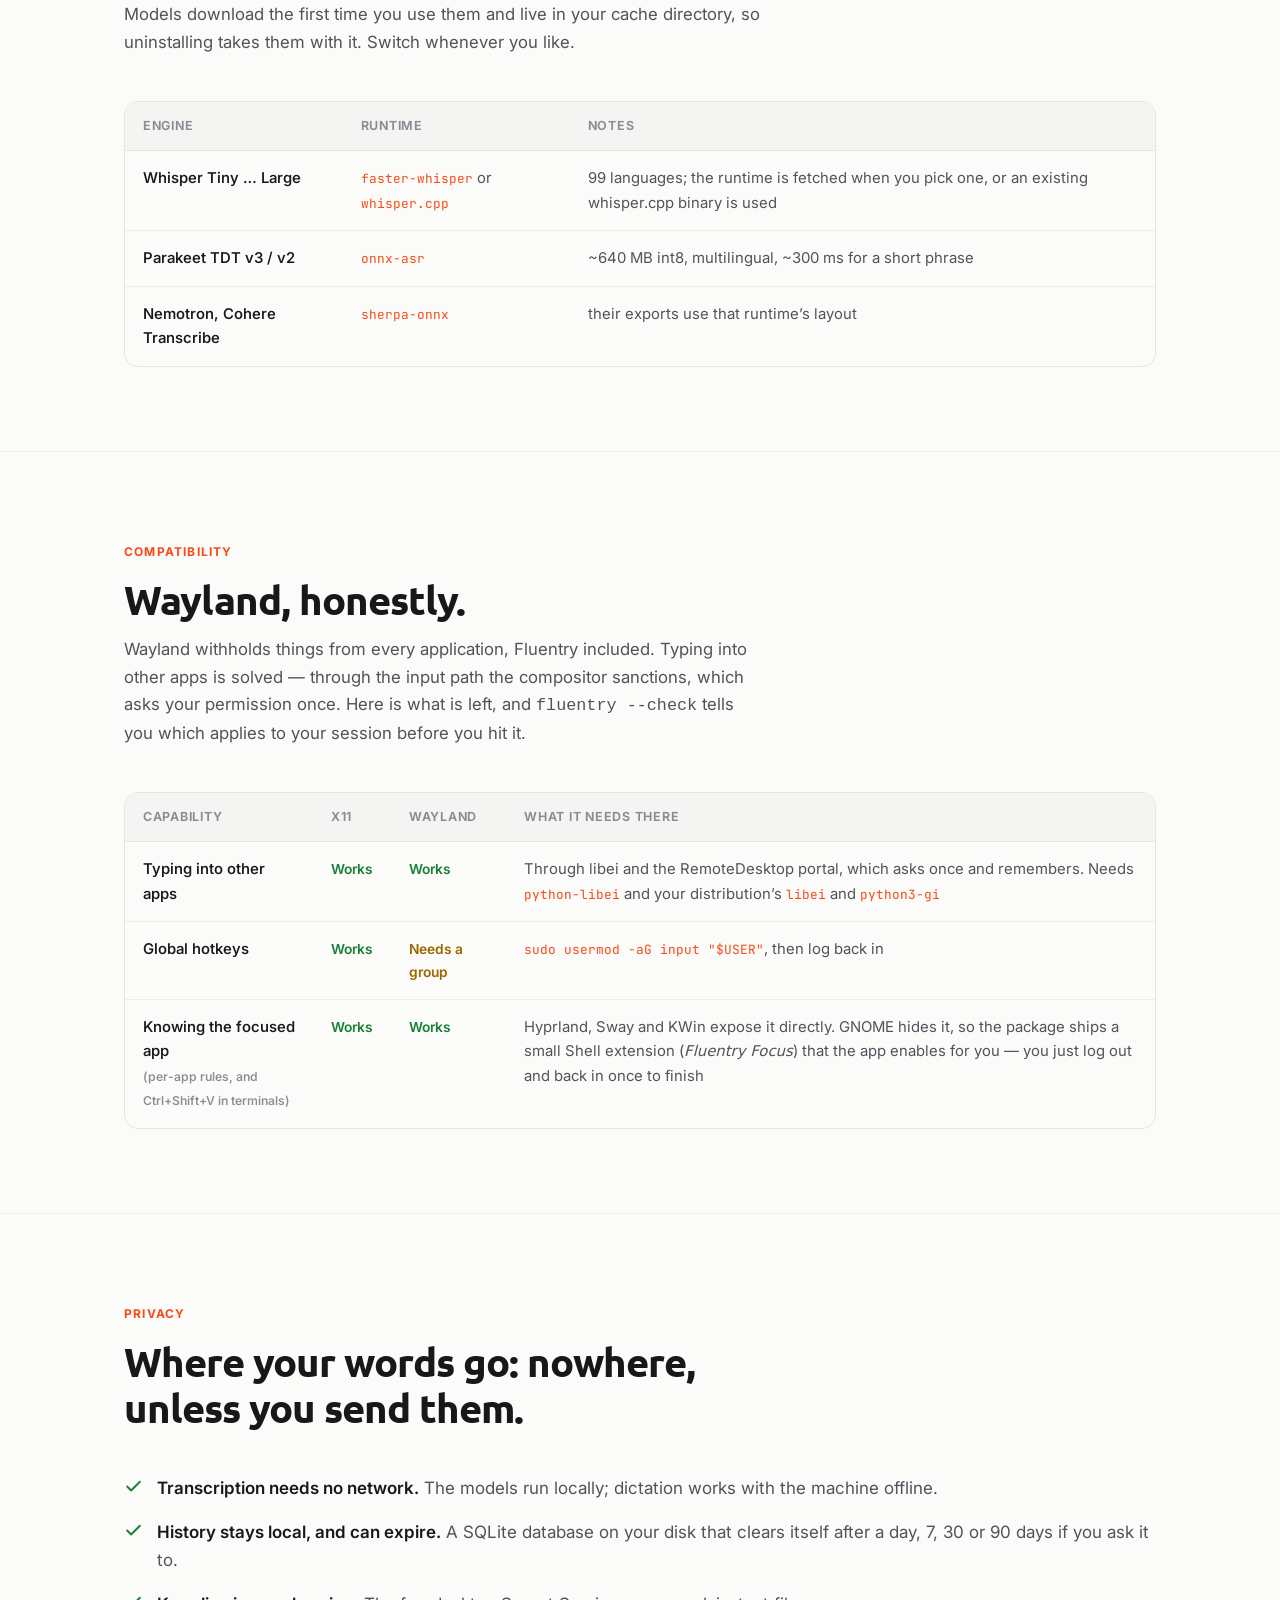
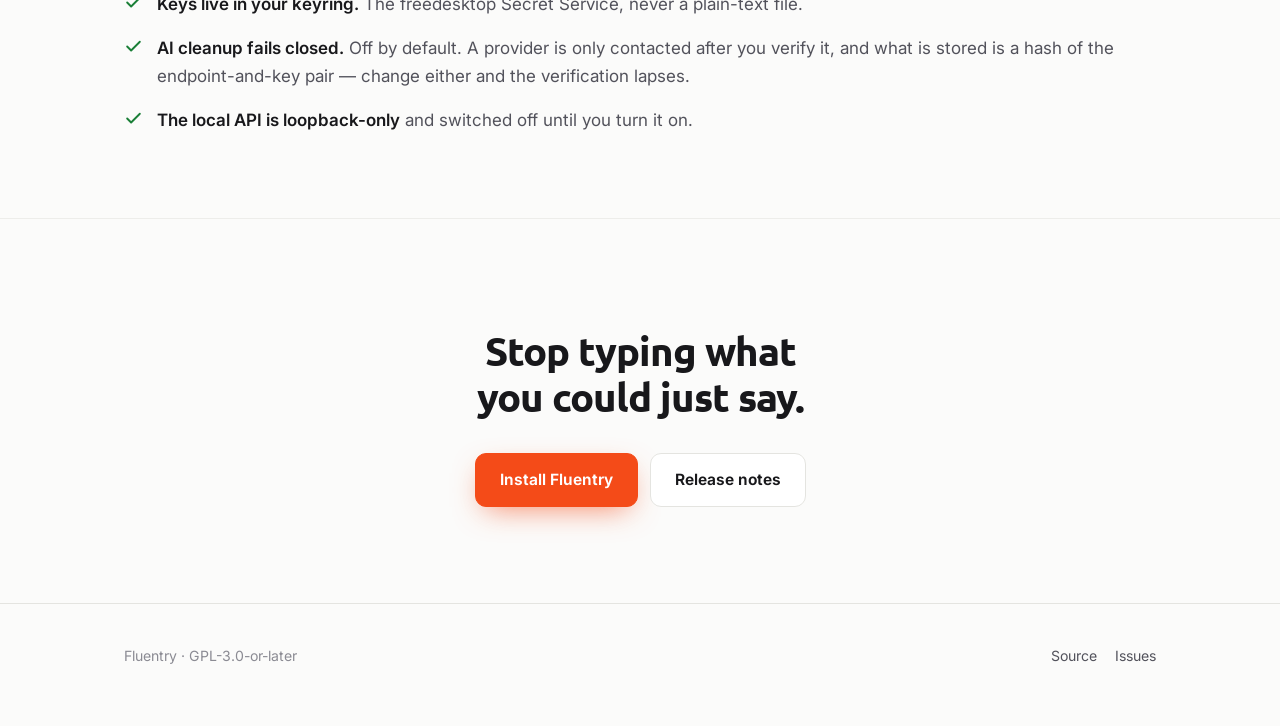
==== commit 83b40ea2: "Site: the app enables the focus extension itself now Match the compatibility note to the new behavio" ====
--- a/site/index.html
+++ b/site/index.html
@@ -348,7 +348,7 @@
             <td>Knowing the focused app<br><span class="muted-note">(per-app rules, and Ctrl+Shift+V in terminals)</span></td>
             <td><span class="status ok">Works</span></td>
             <td><span class="status ok">Works</span></td>
-            <td>Hyprland, Sway and KWin expose it directly. GNOME hides it, so the package ships a small Shell extension — enable <em>Fluentry Focus</em>, then log out and back in</td>
+            <td>Hyprland, Sway and KWin expose it directly. GNOME hides it, so the package ships a small Shell extension (<em>Fluentry Focus</em>) that the app enables for you — you just log out and back in once to finish</td>
           </tr>
         </tbody>
       </table>
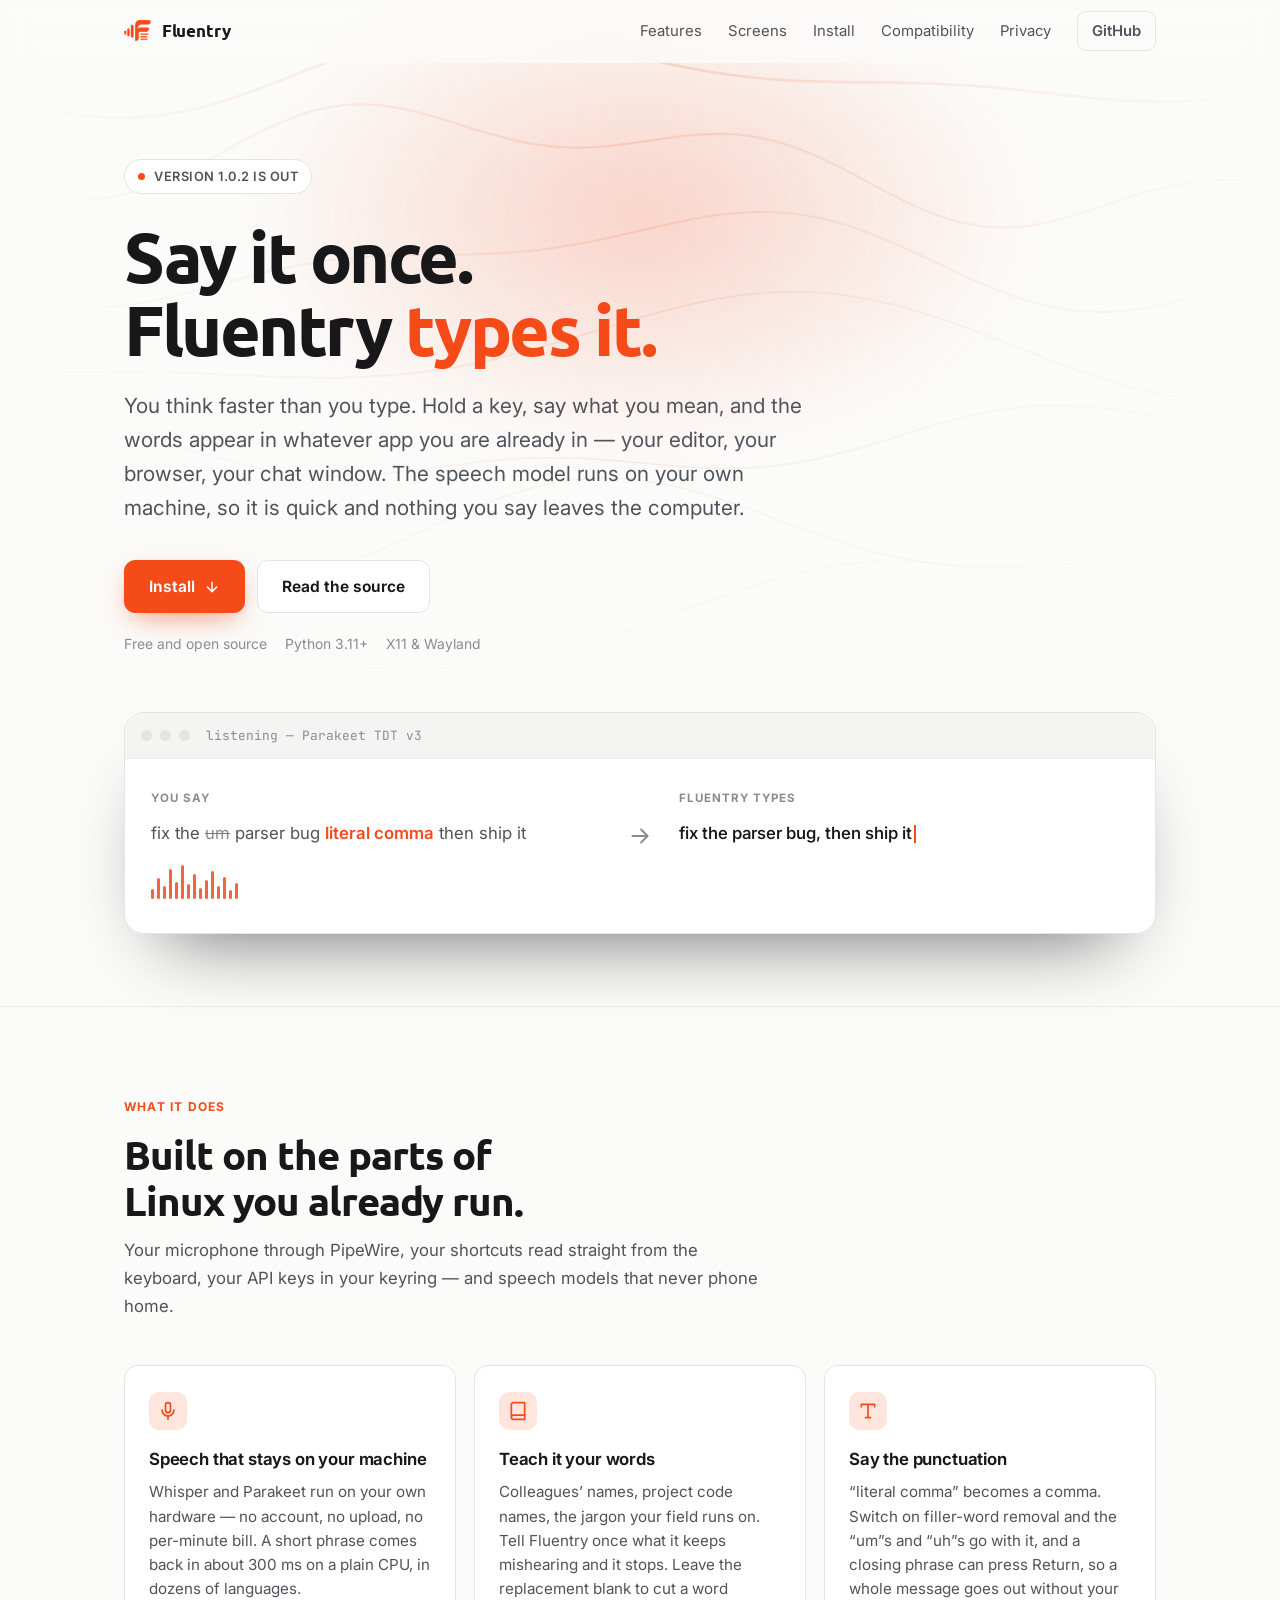
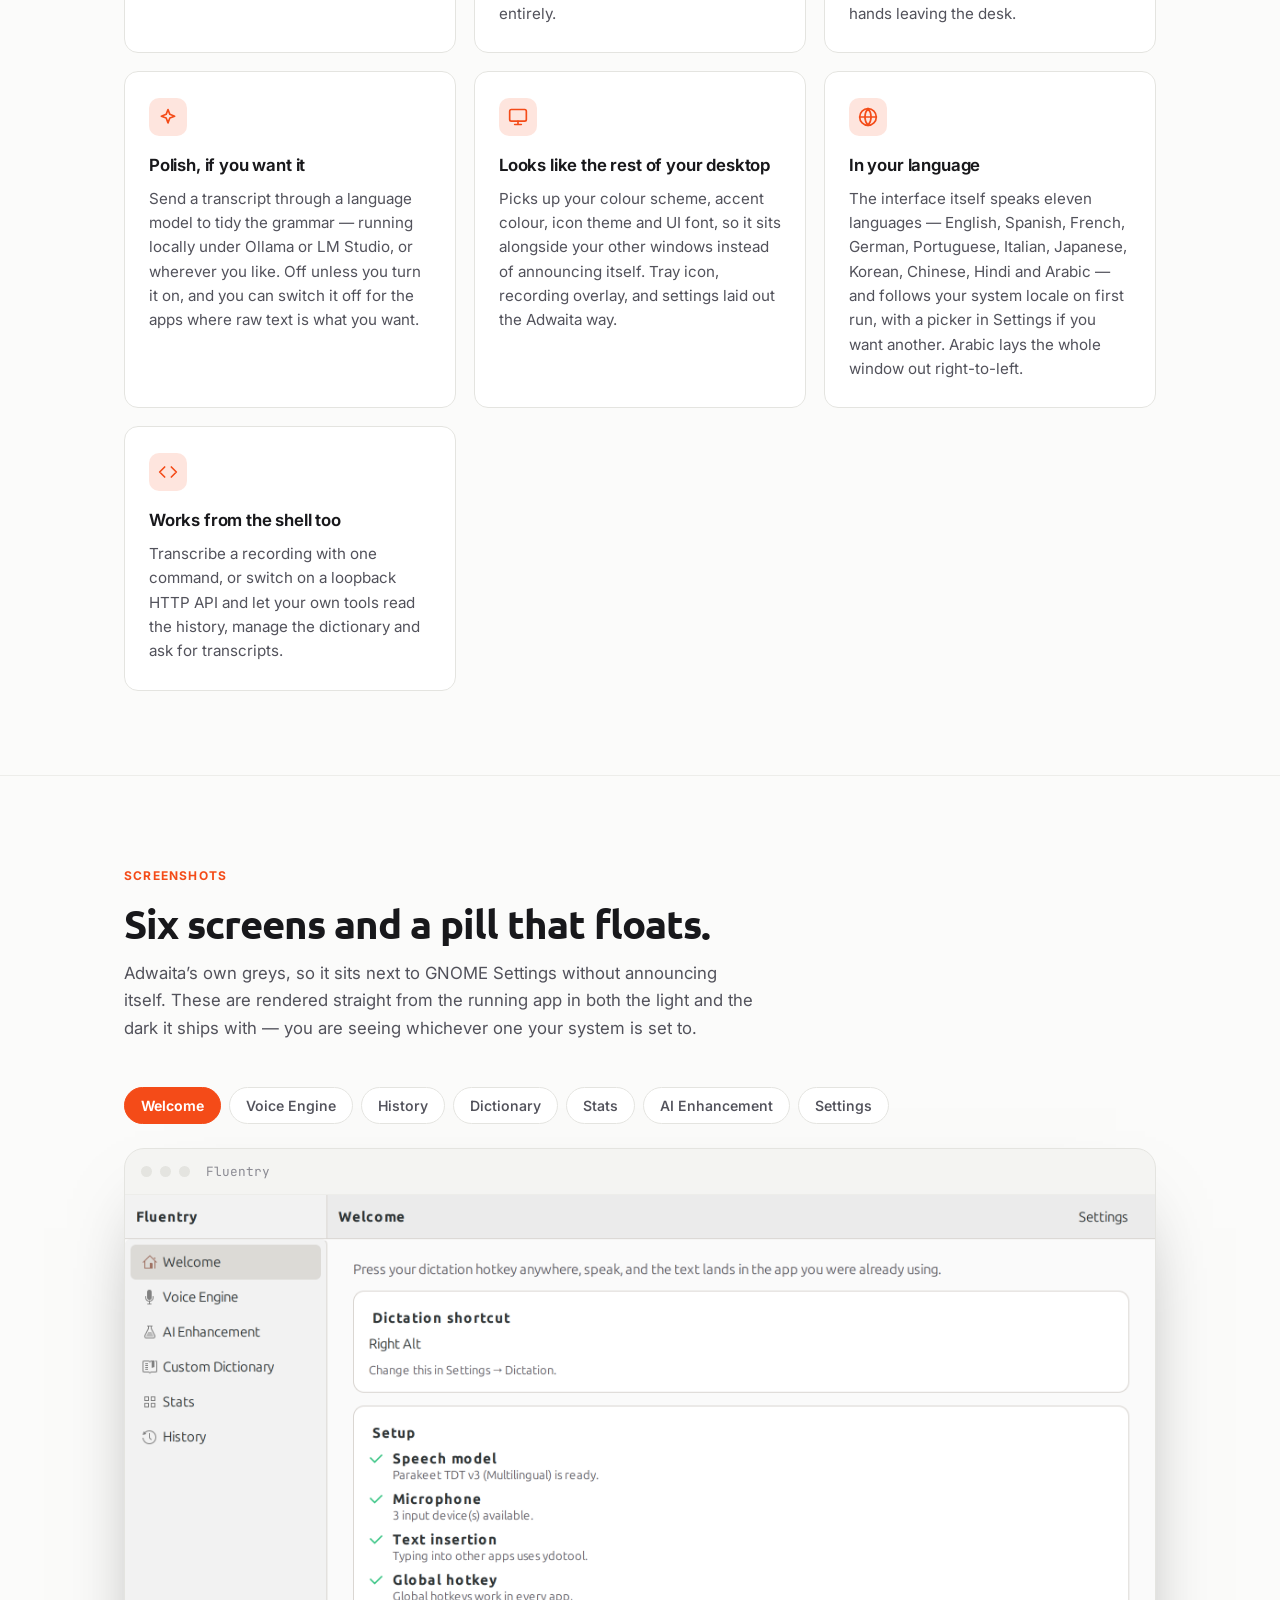
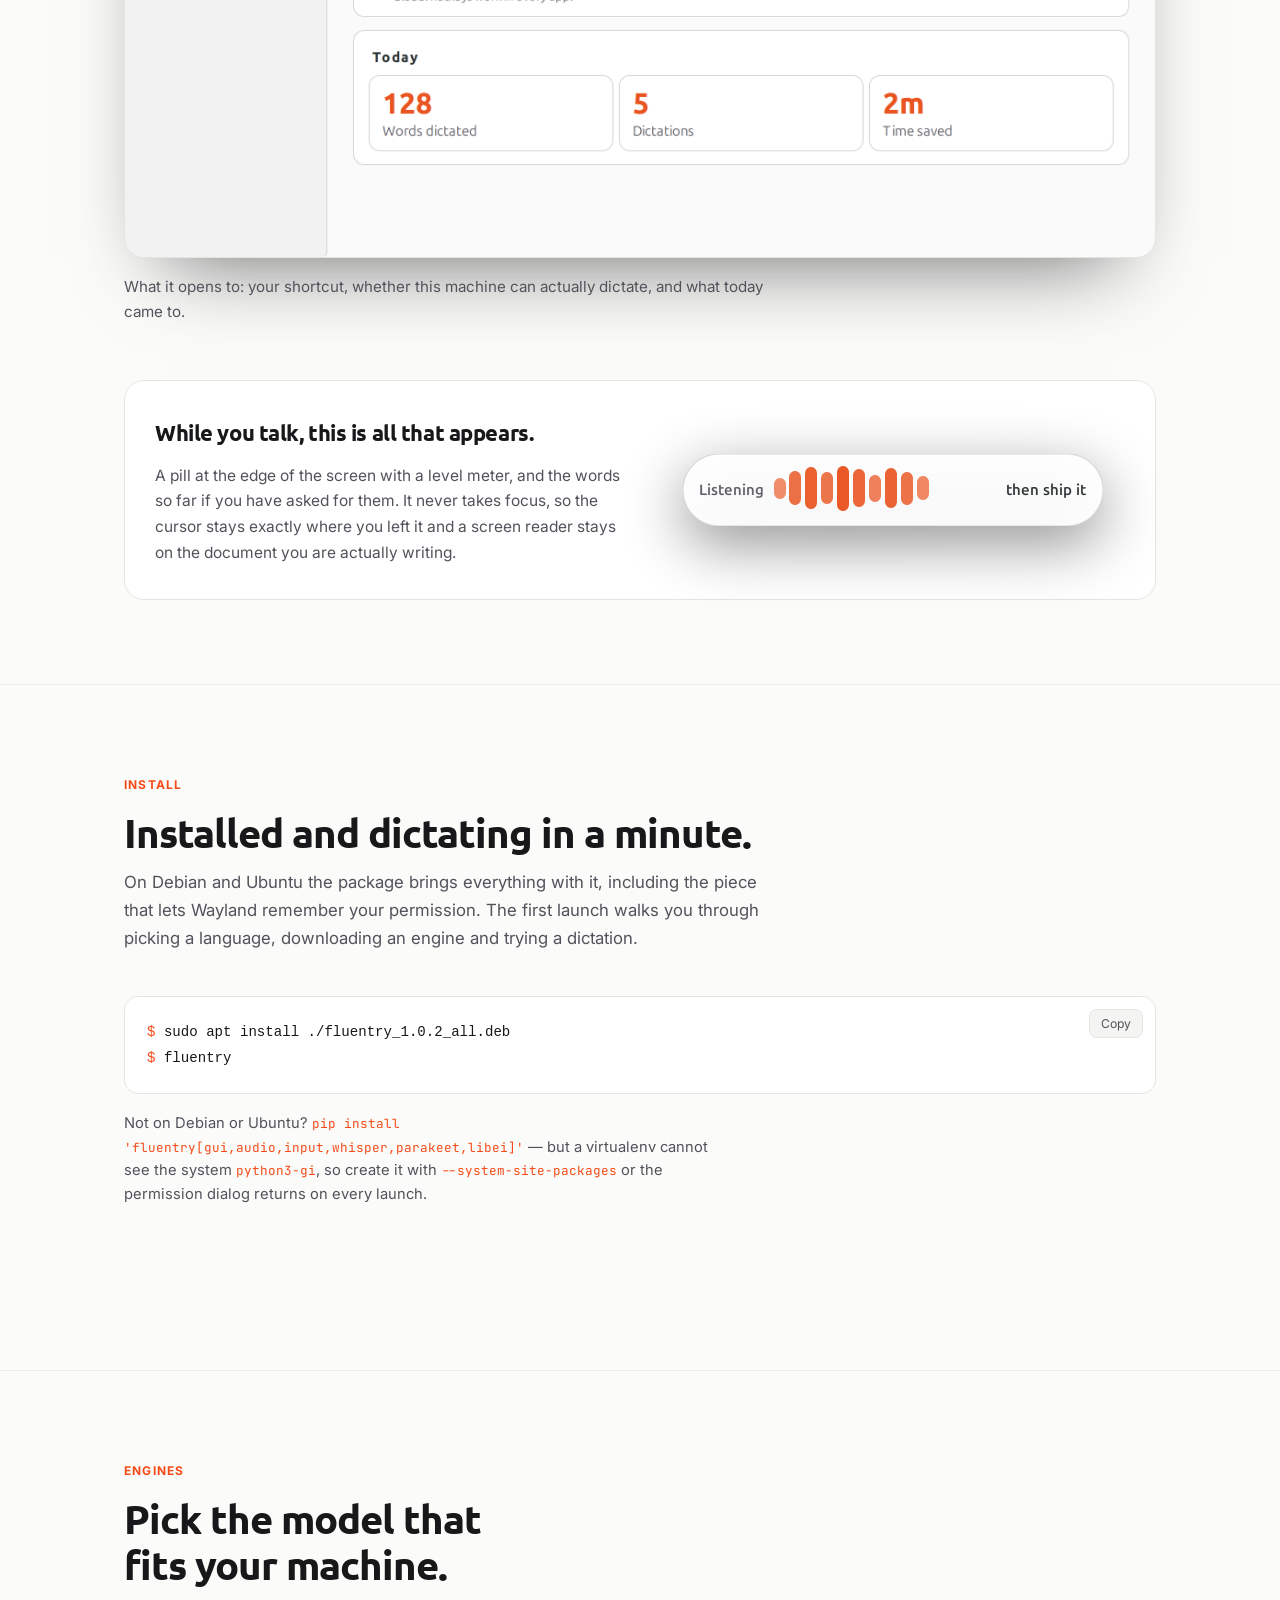
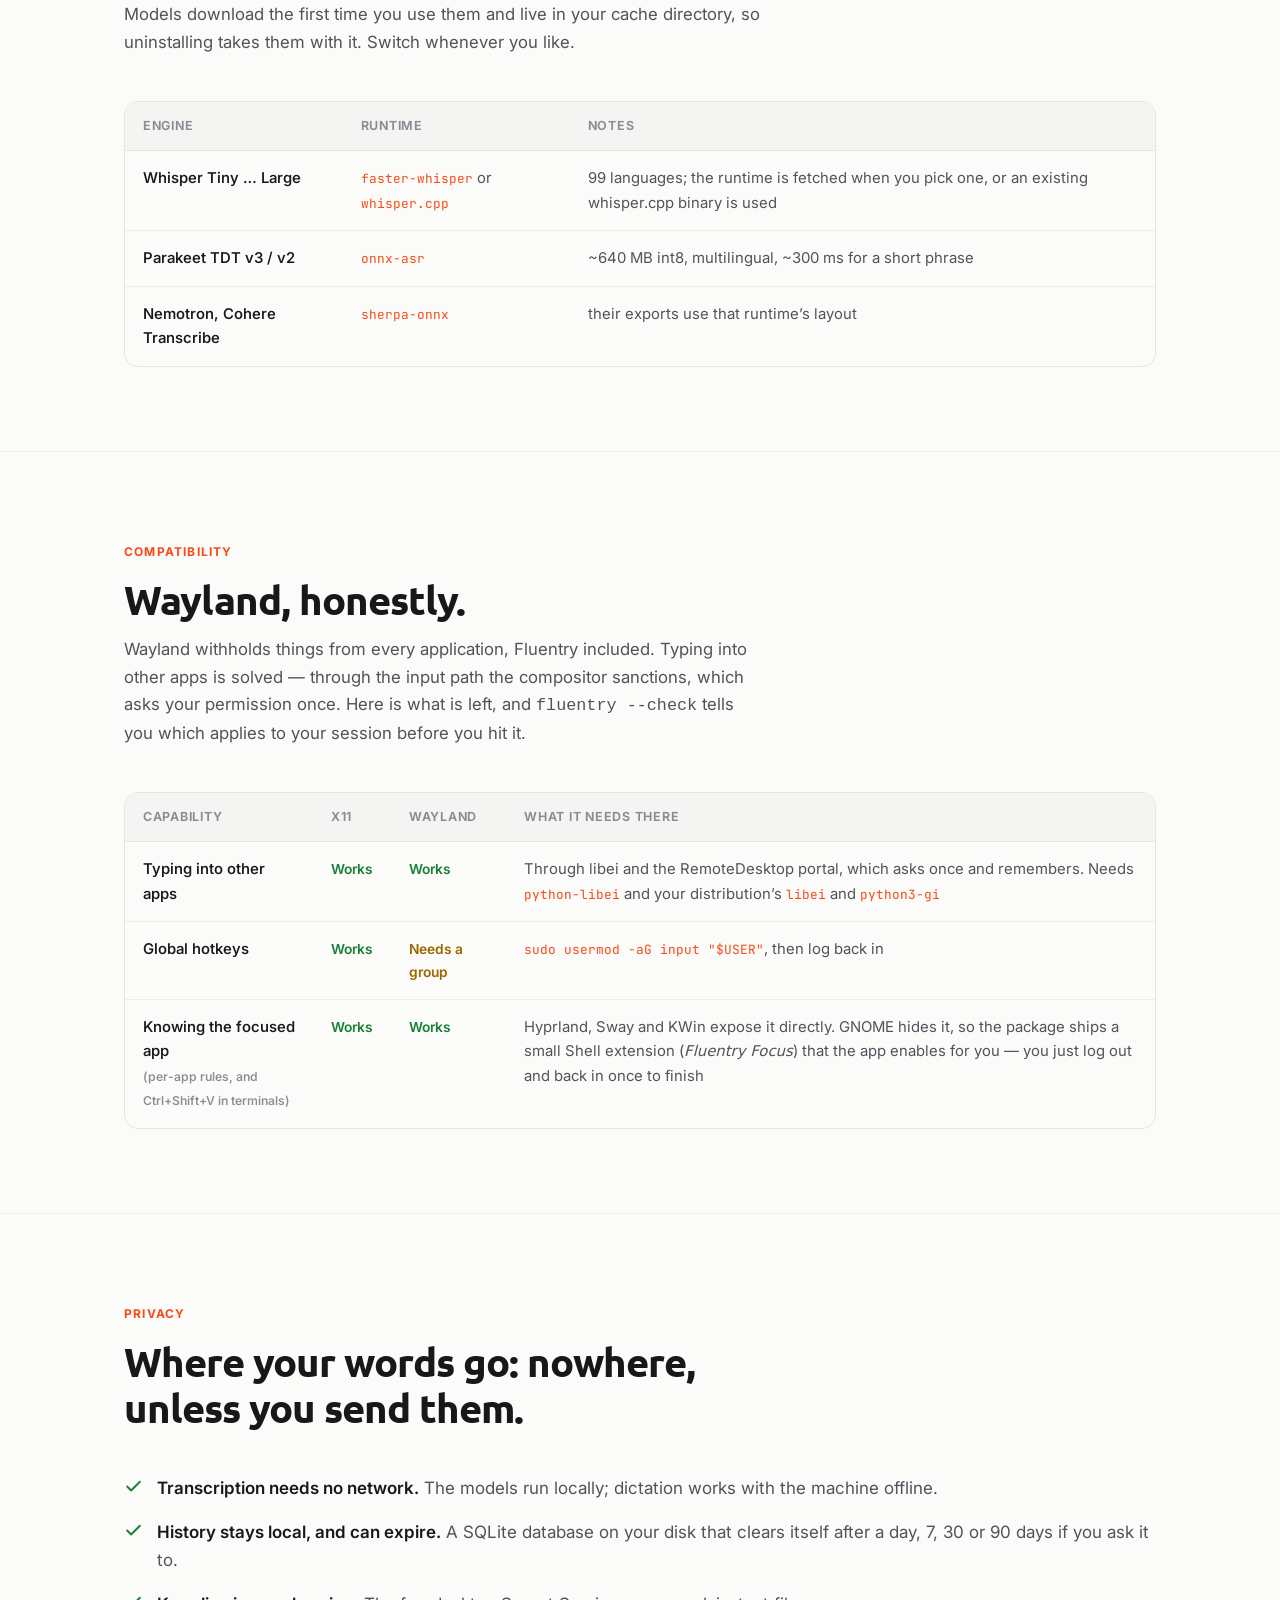
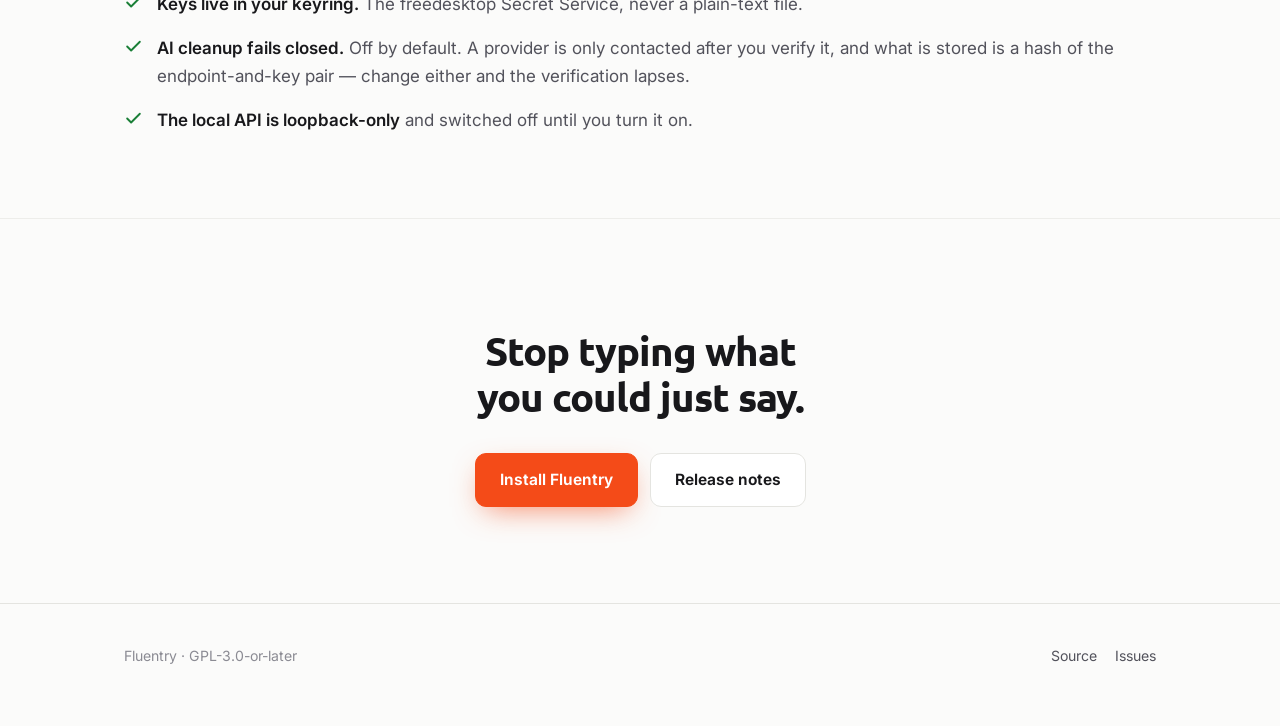
==== commit 20c485f4: "Cache terminal-support status; site to 1.0.2 readiness_report runs on a UI timer, so probing gdbus/g" ====
--- a/site/index.html
+++ b/site/index.html
@@ -46,7 +46,7 @@
 <section class="hero">
   <div class="wrap">
     <a class="eyebrow" href="https://github.com/Fluentry/Fluentry/releases">
-      <span class="dot"></span> Version 1.0.1 is out
+      <span class="dot"></span> Version 1.0.2 is out
     </a>
 
     <h1>Say it once.<br>Fluentry <span class="accent">types it.</span></h1>
@@ -282,8 +282,8 @@
     </div>
 
     <div class="code reveal">
-      <button class="copy" type="button" data-copy="sudo apt install ./fluentry_1.0.1_all.deb&#10;fluentry">Copy</button>
-<pre><span class="p">$</span> sudo apt install ./fluentry_1.0.1_all.deb
+      <button class="copy" type="button" data-copy="sudo apt install ./fluentry_1.0.2_all.deb&#10;fluentry">Copy</button>
+<pre><span class="p">$</span> sudo apt install ./fluentry_1.0.2_all.deb
 <span class="p">$</span> fluentry</pre>
     </div>
 
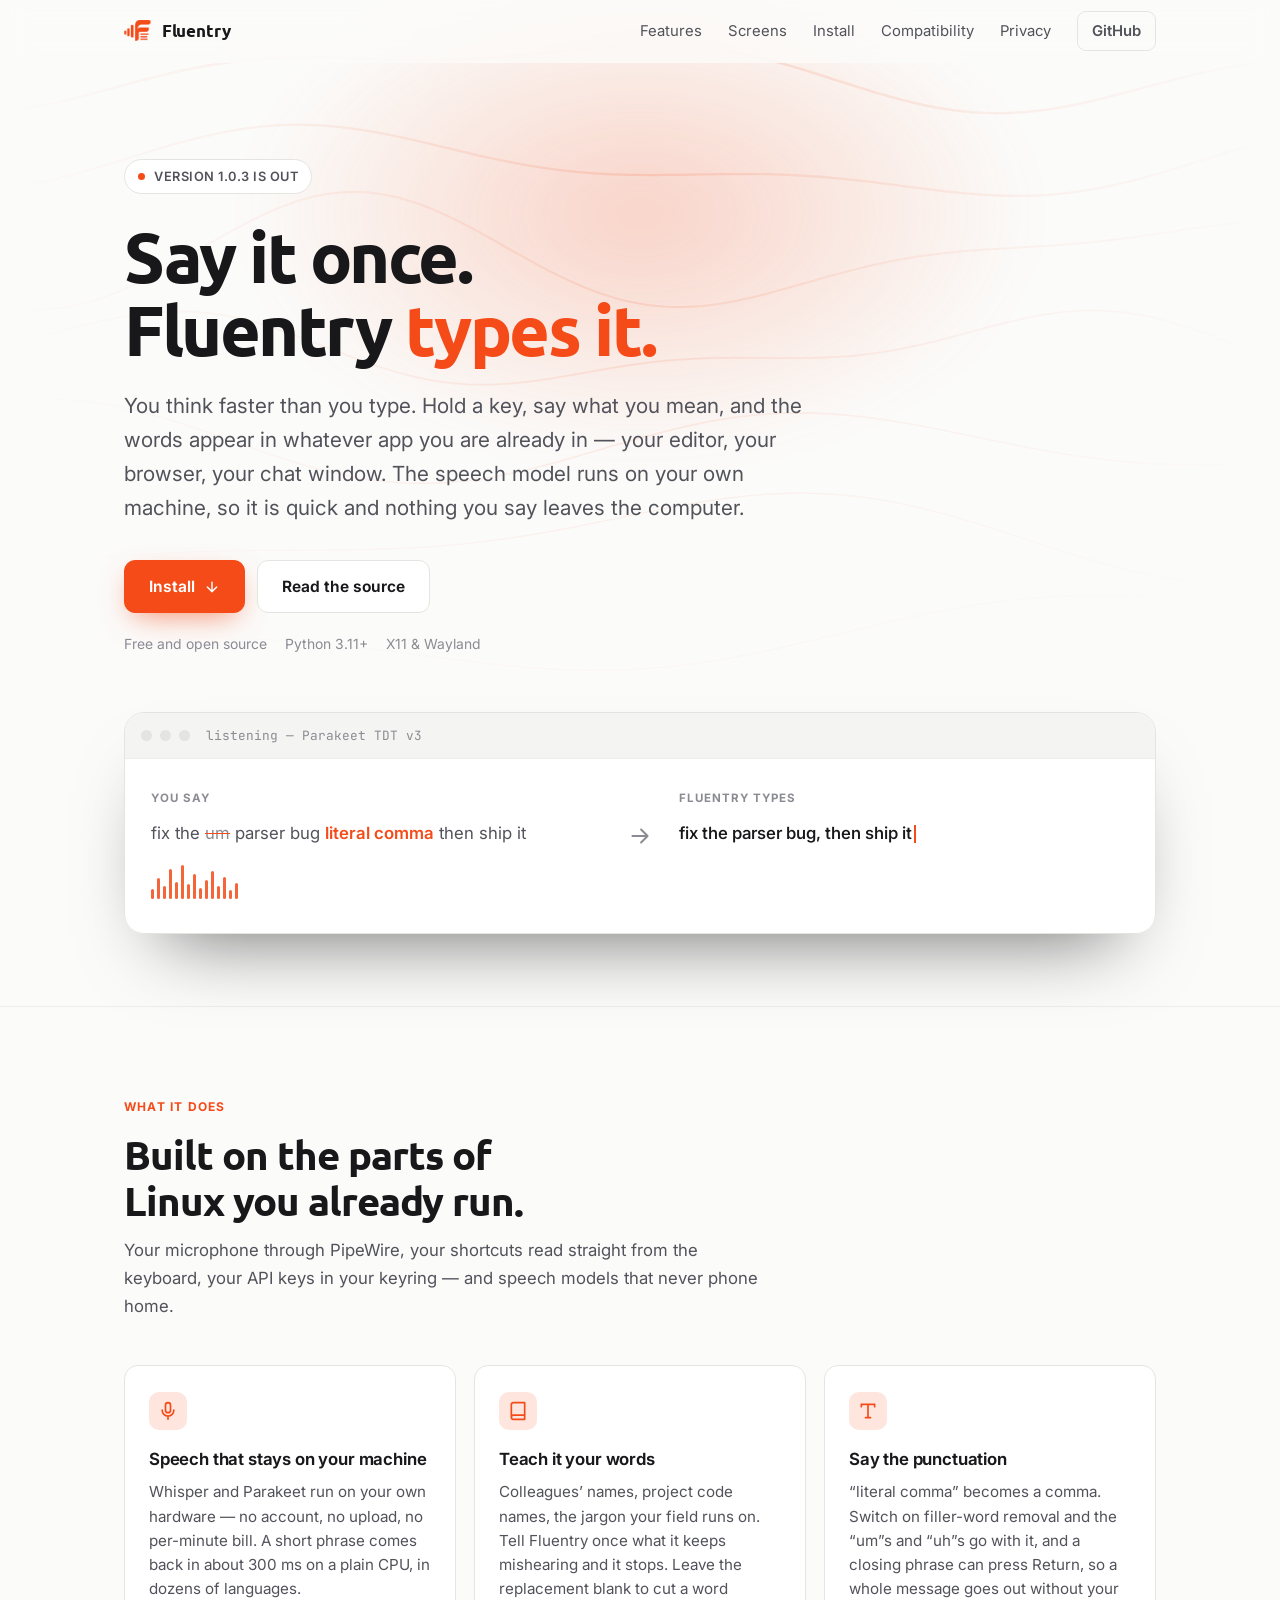
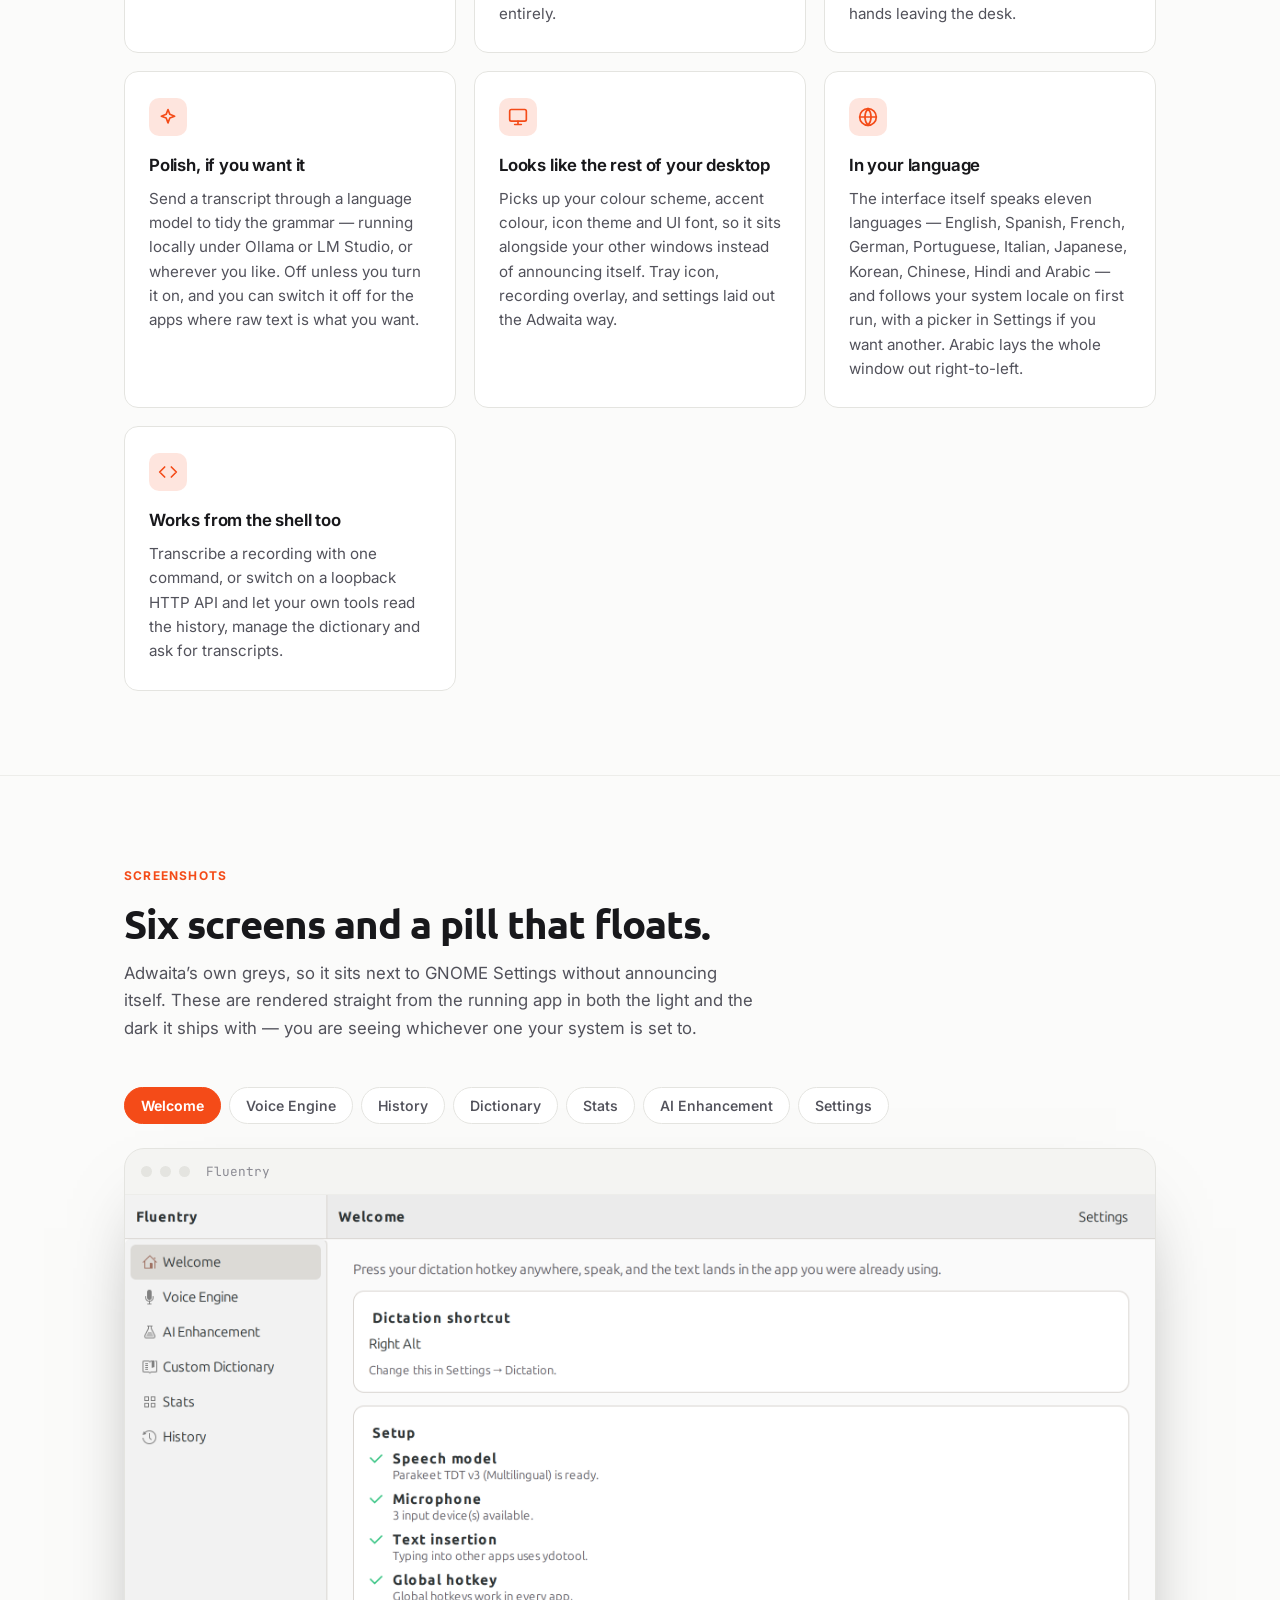
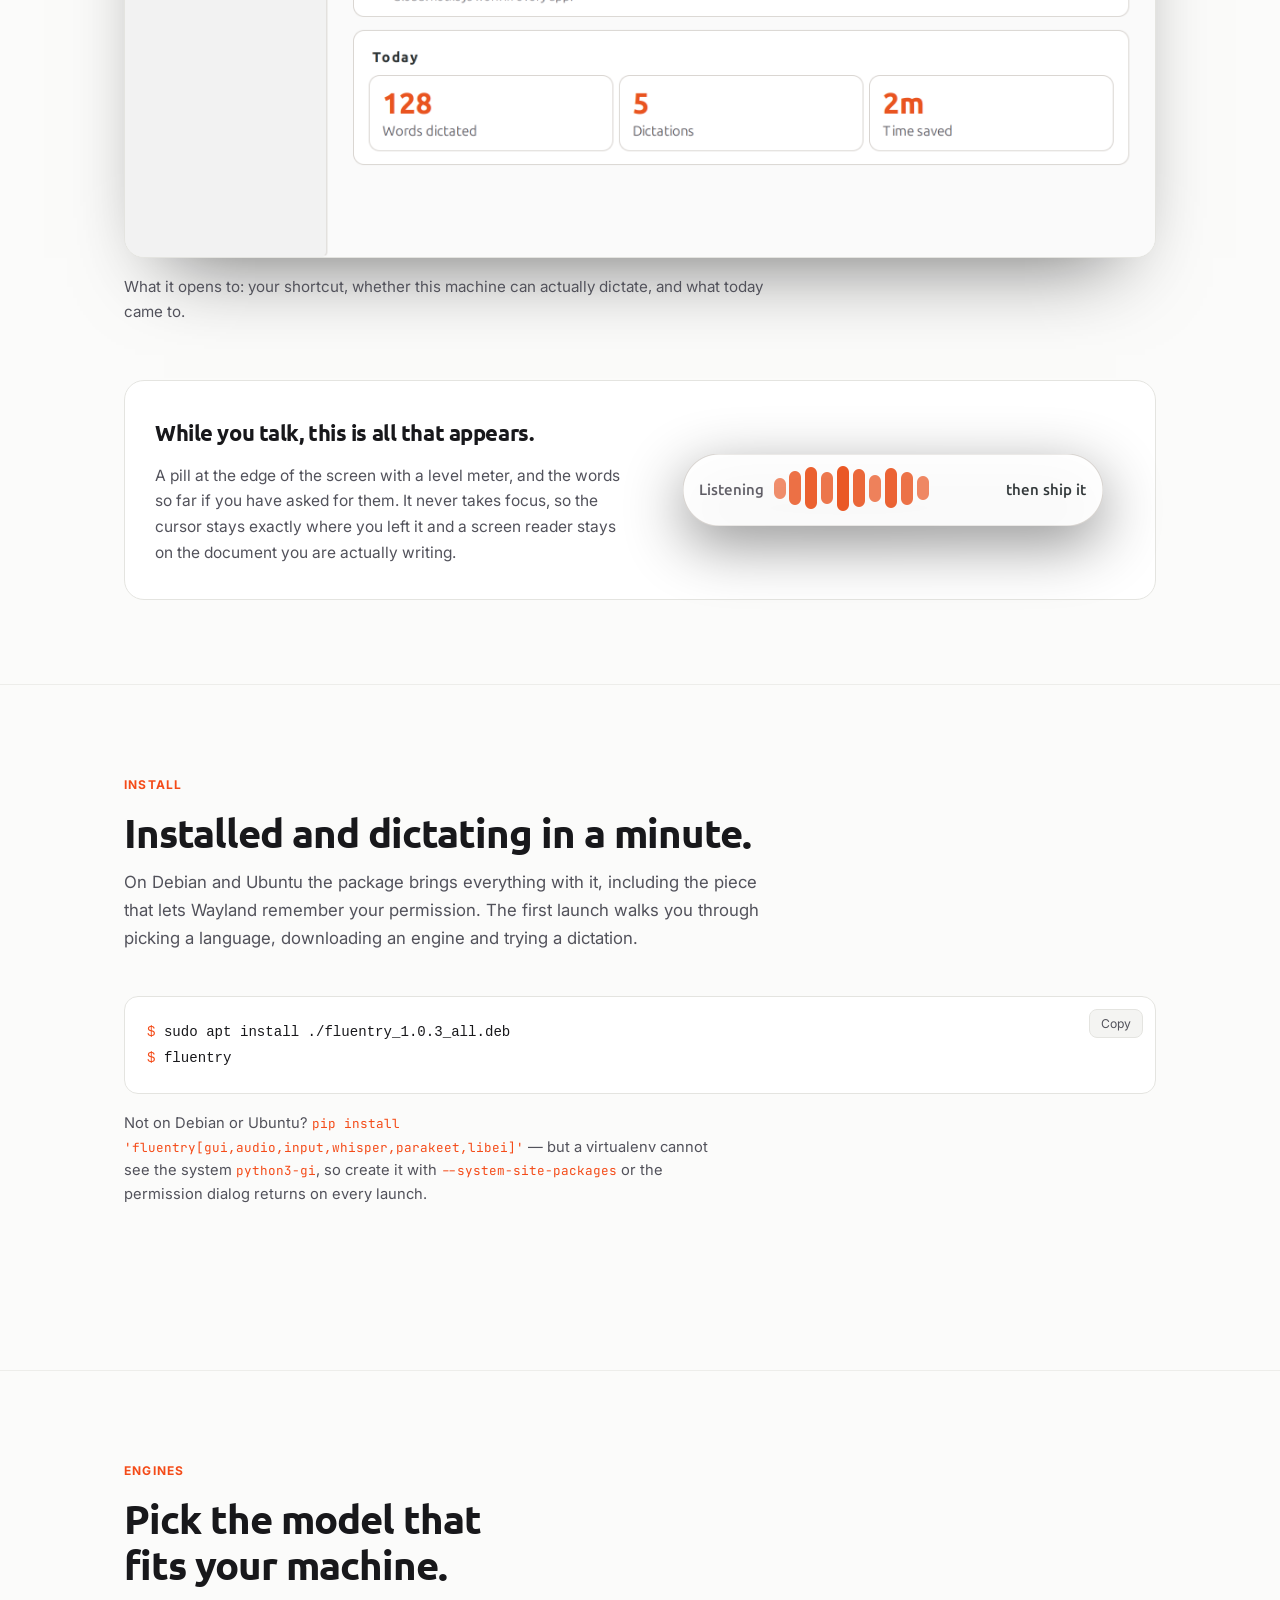
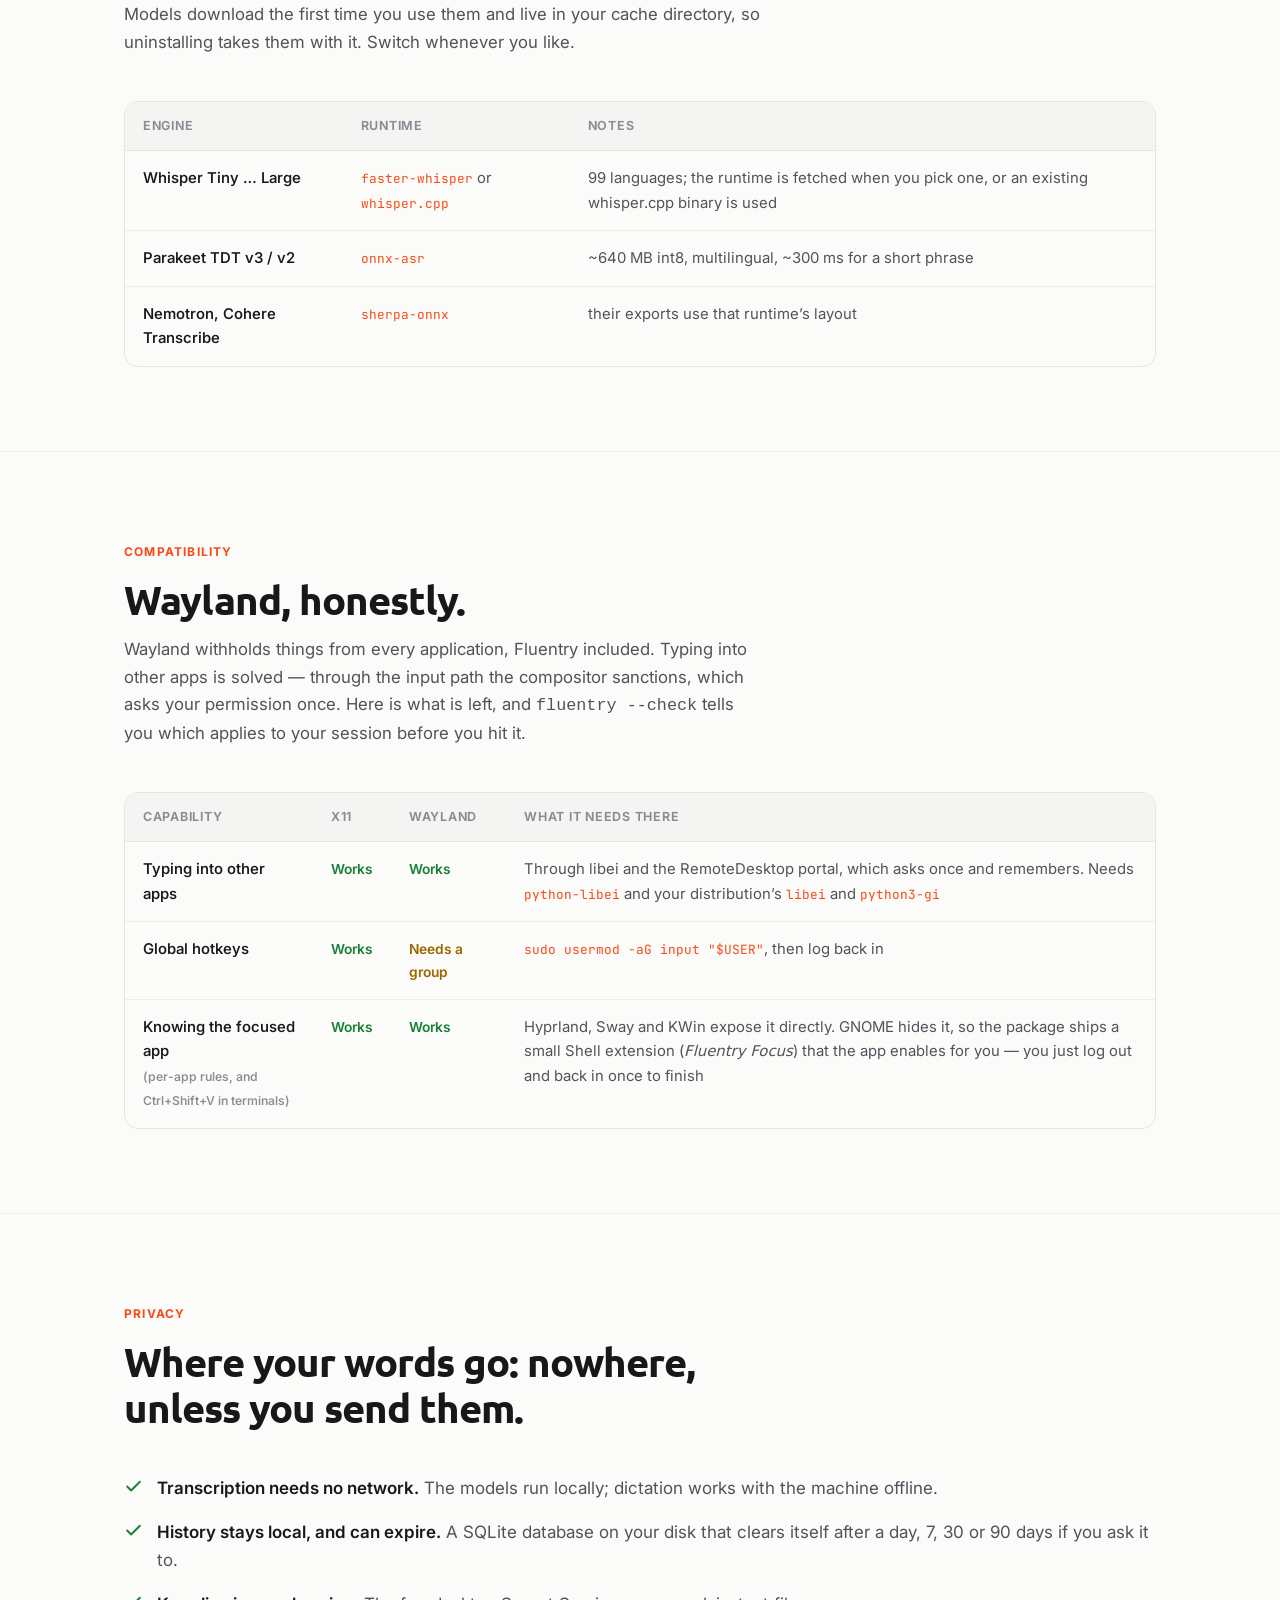
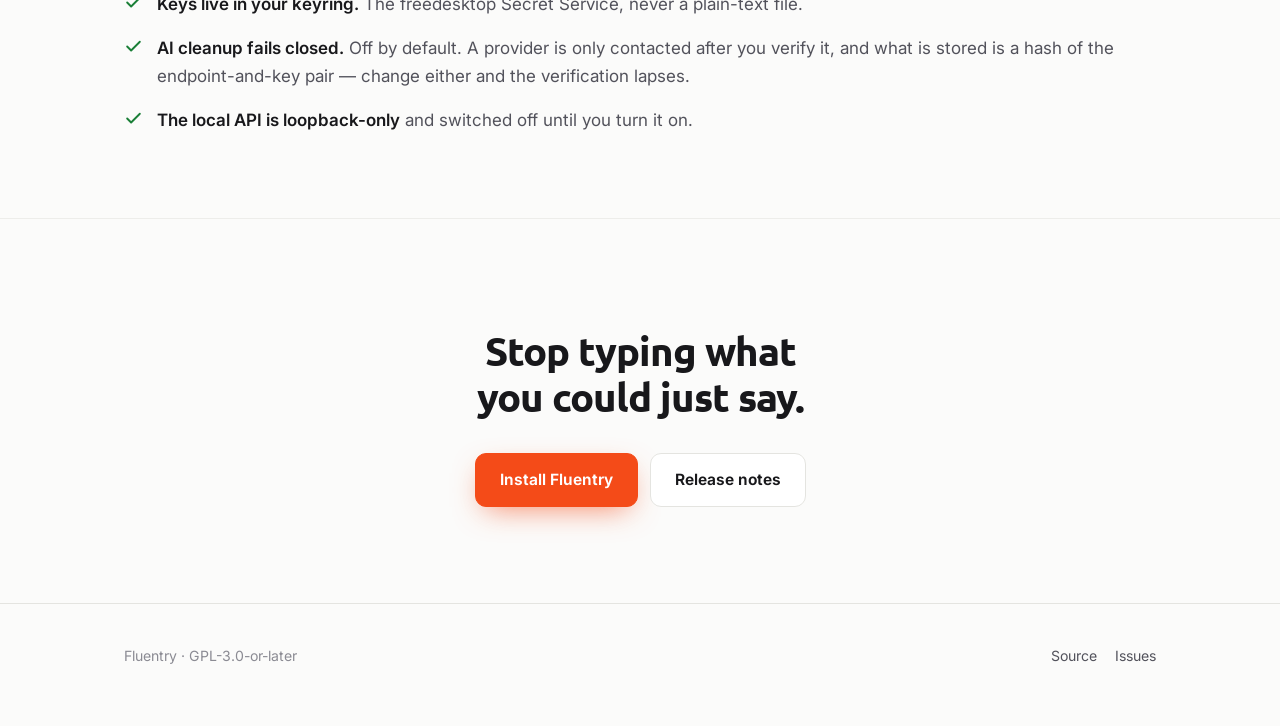
==== commit d1aacf9b: "Bump to 1.0.3: autostart at login ships in the package Distinct from 1.0.2 so the build whose deb in" ====
--- a/site/index.html
+++ b/site/index.html
@@ -46,7 +46,7 @@
 <section class="hero">
   <div class="wrap">
     <a class="eyebrow" href="https://github.com/Fluentry/Fluentry/releases">
-      <span class="dot"></span> Version 1.0.2 is out
+      <span class="dot"></span> Version 1.0.3 is out
     </a>
 
     <h1>Say it once.<br>Fluentry <span class="accent">types it.</span></h1>
@@ -282,8 +282,8 @@
     </div>
 
     <div class="code reveal">
-      <button class="copy" type="button" data-copy="sudo apt install ./fluentry_1.0.2_all.deb&#10;fluentry">Copy</button>
-<pre><span class="p">$</span> sudo apt install ./fluentry_1.0.2_all.deb
+      <button class="copy" type="button" data-copy="sudo apt install ./fluentry_1.0.3_all.deb&#10;fluentry">Copy</button>
+<pre><span class="p">$</span> sudo apt install ./fluentry_1.0.3_all.deb
 <span class="p">$</span> fluentry</pre>
     </div>
 
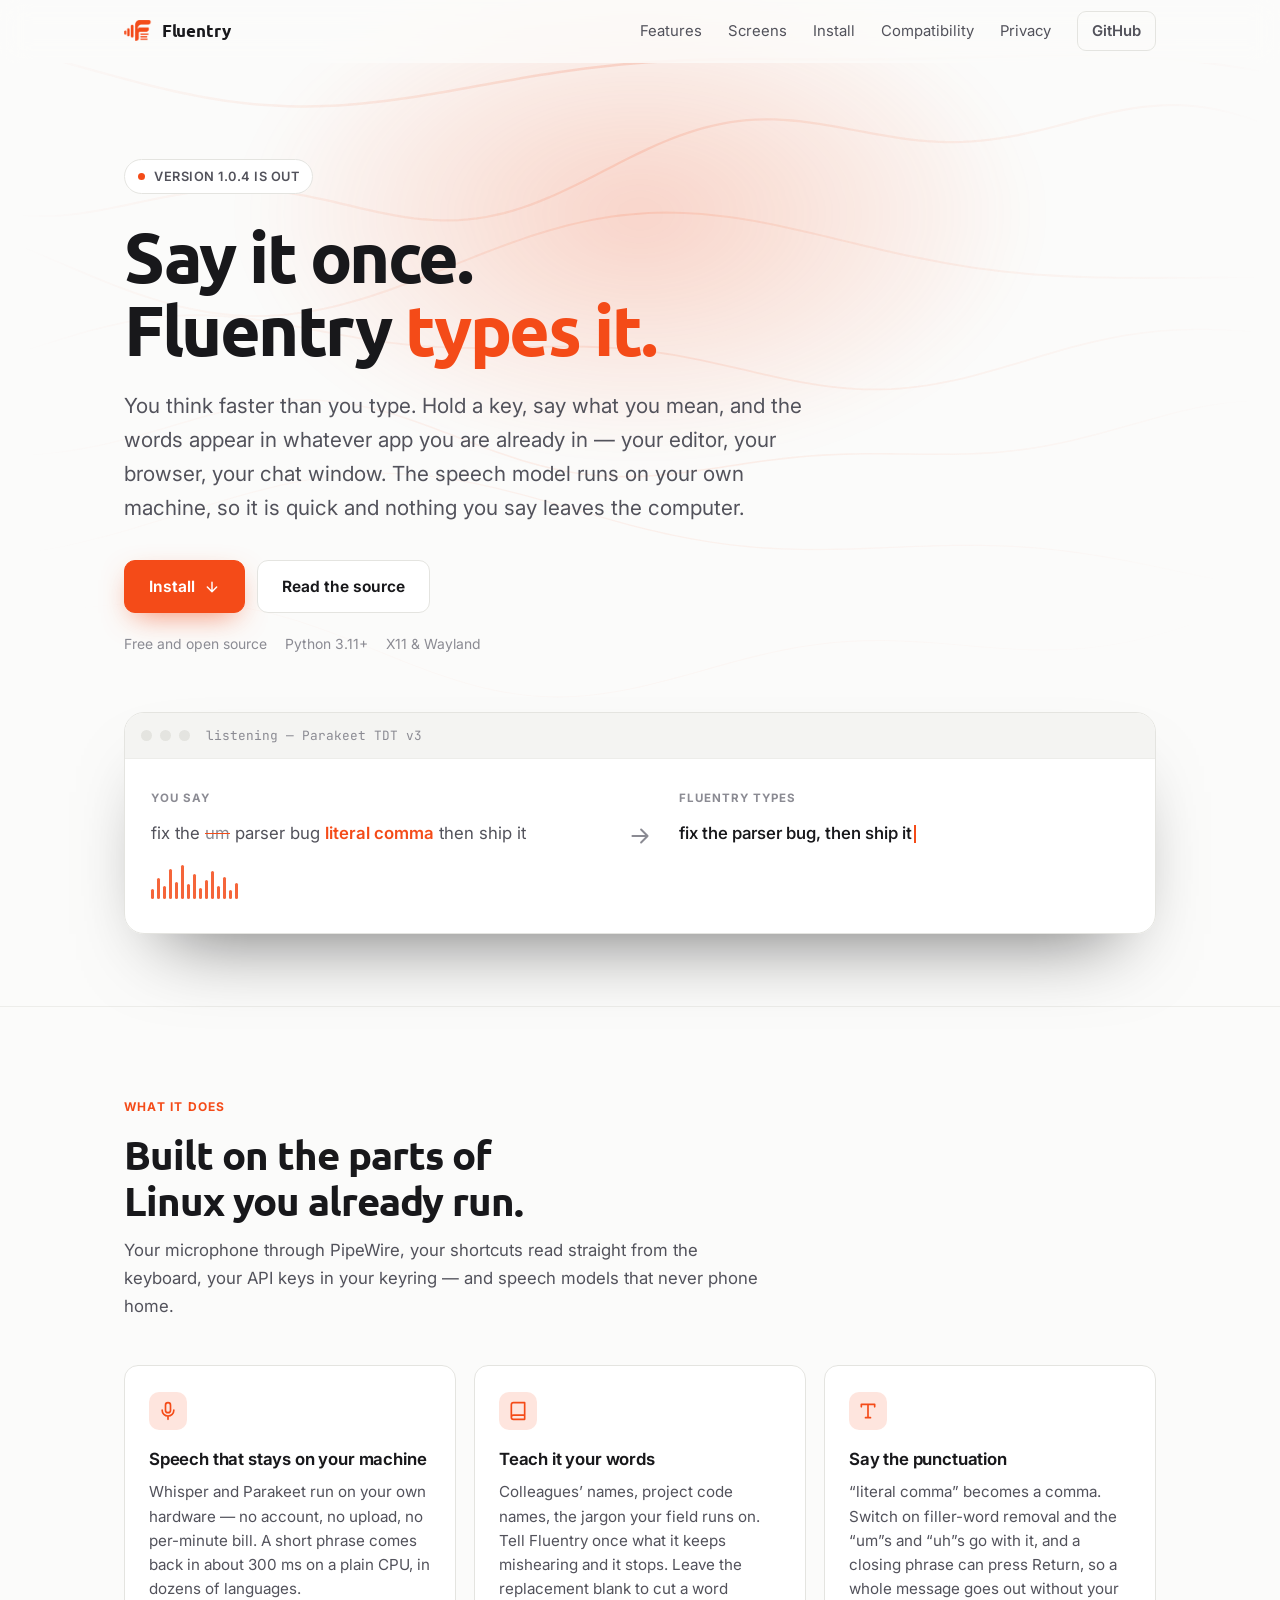
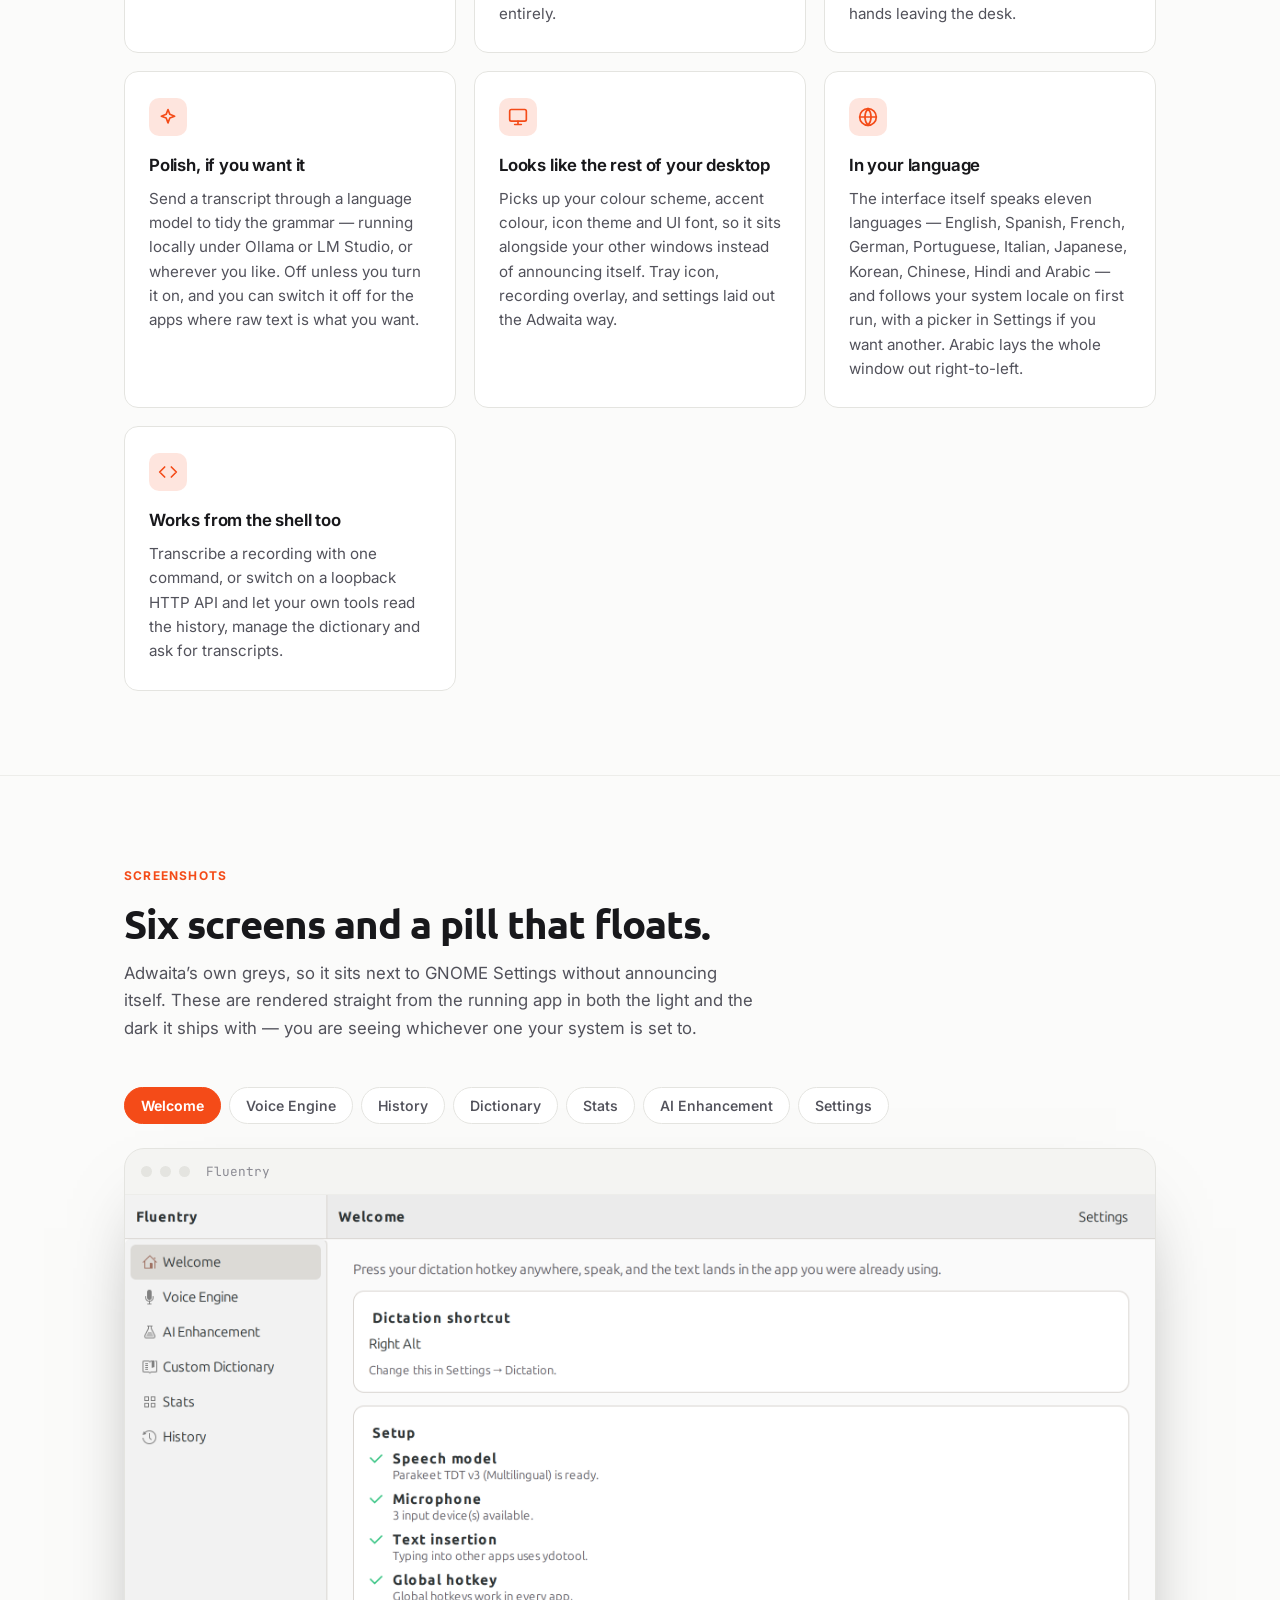
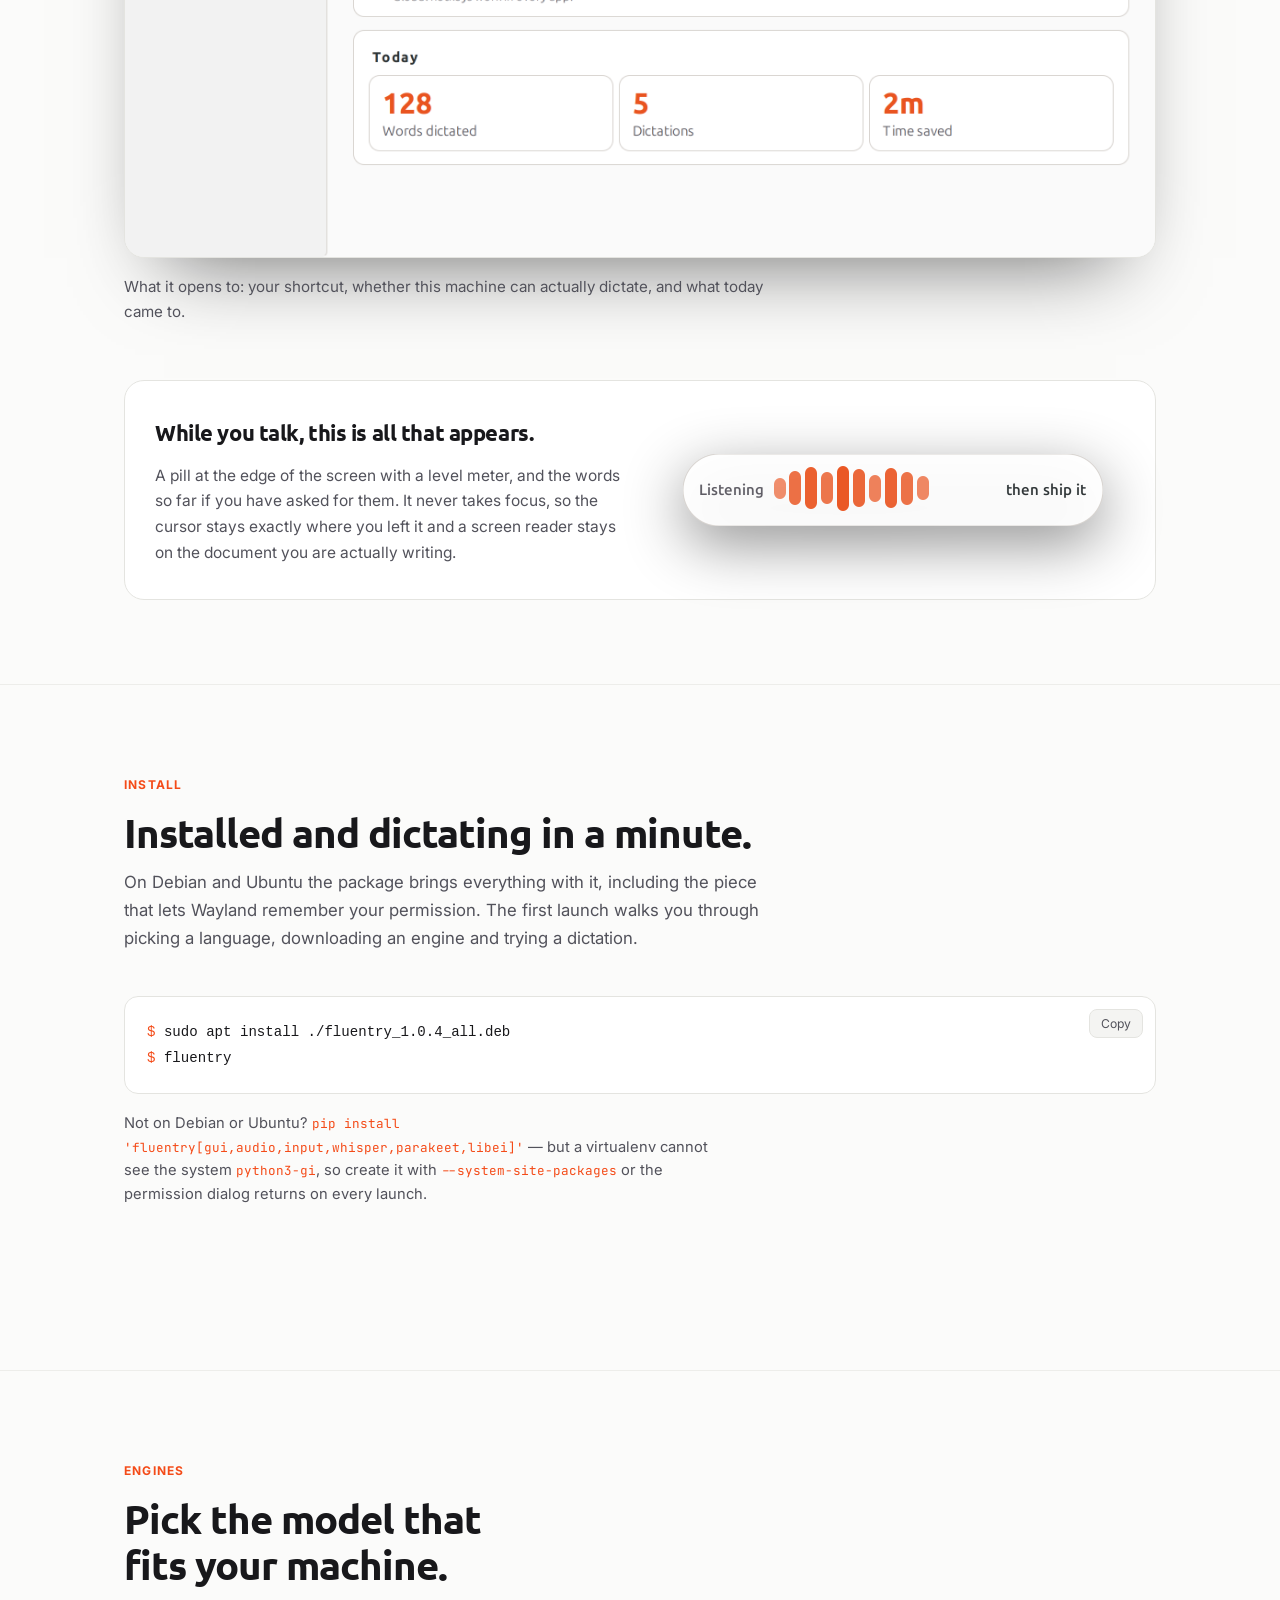
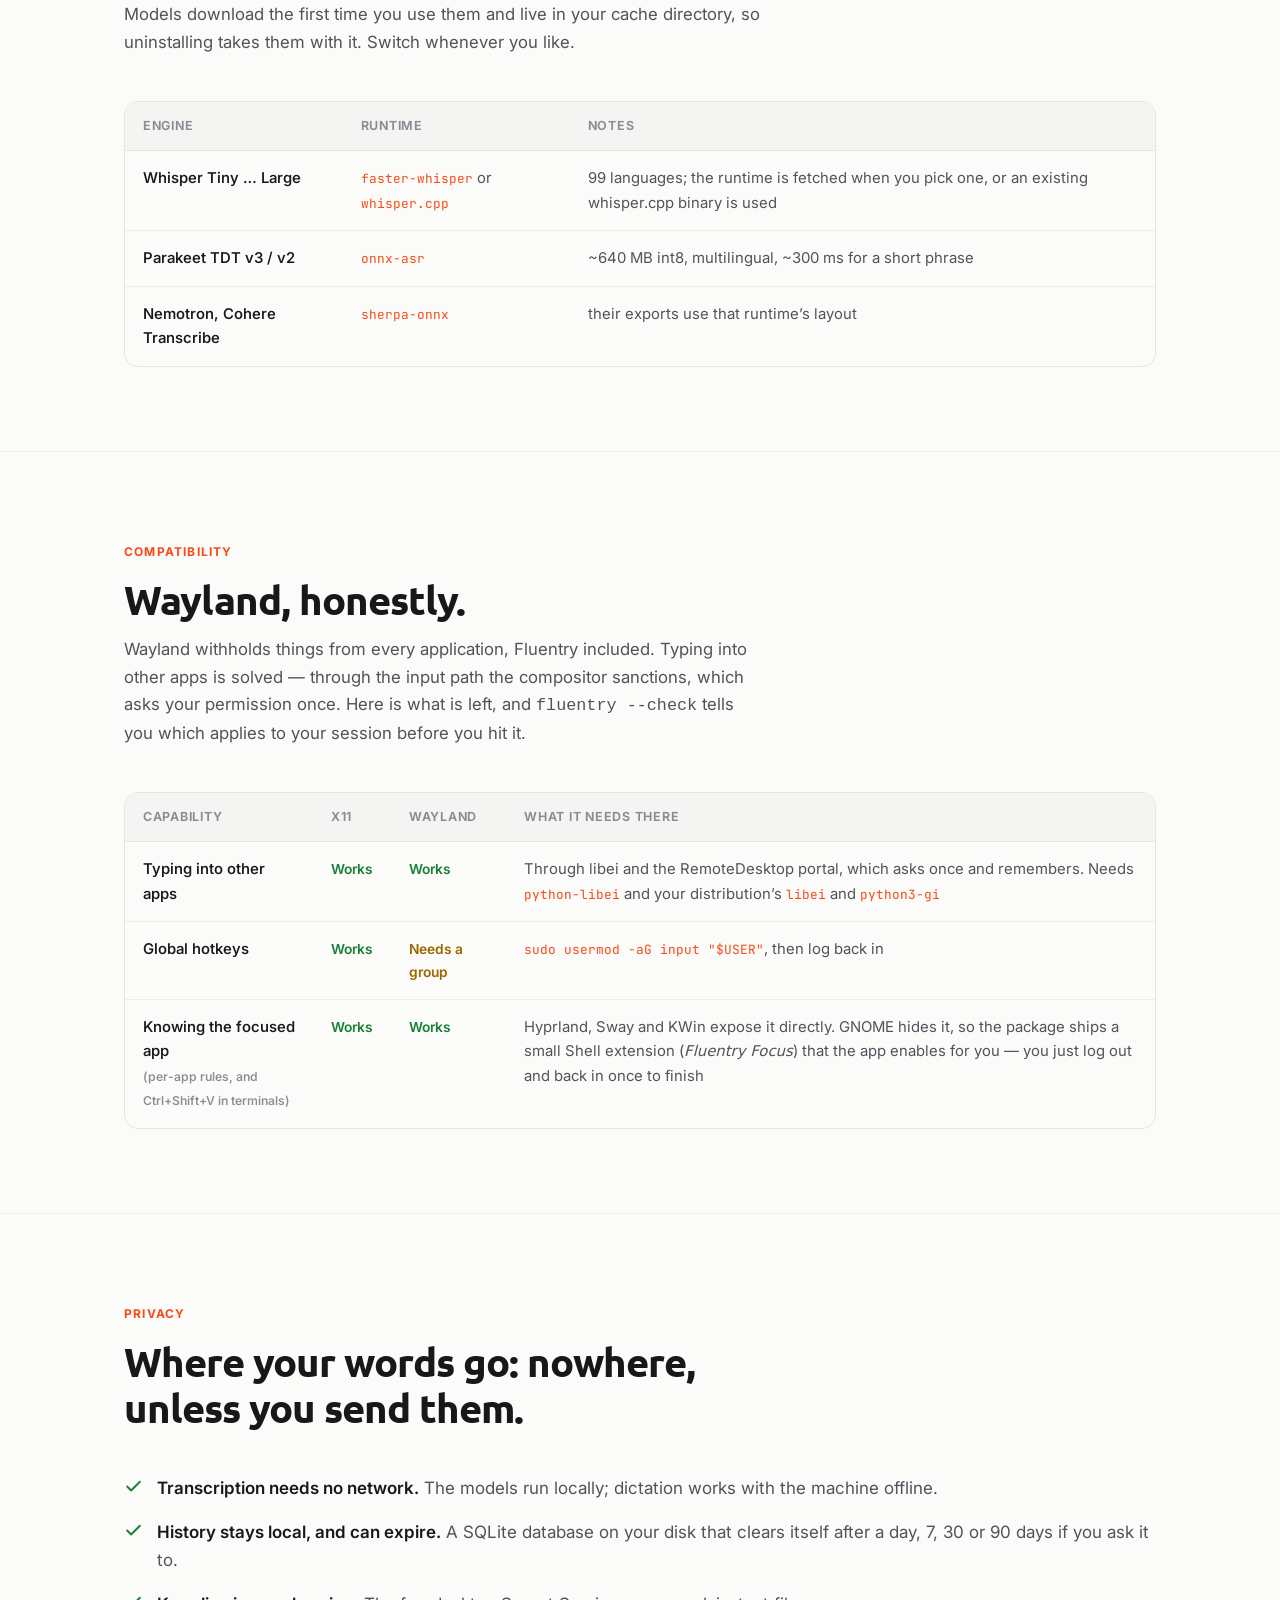
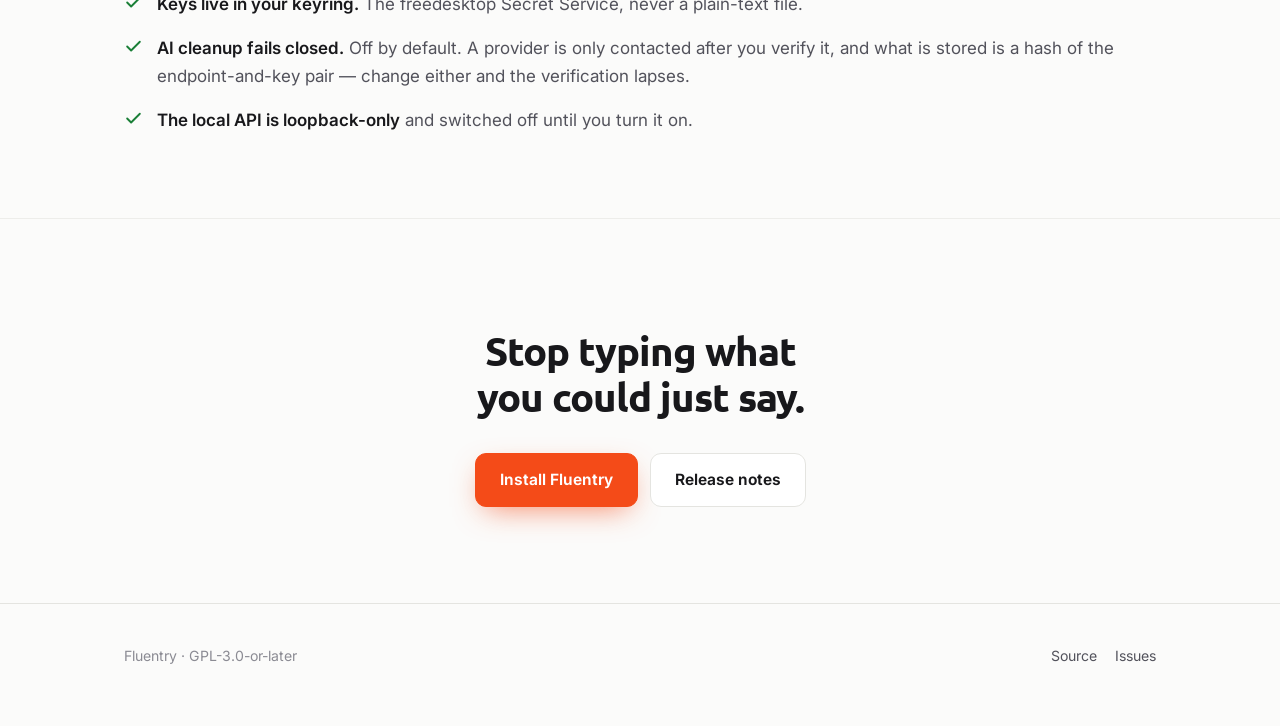
==== commit a6d2f226: "Make the deb installable on Debian 13: carry sounddevice and huggingface_hub Debian 13 "trixie" has " ====
--- a/site/index.html
+++ b/site/index.html
@@ -46,7 +46,7 @@
 <section class="hero">
   <div class="wrap">
     <a class="eyebrow" href="https://github.com/Fluentry/Fluentry/releases">
-      <span class="dot"></span> Version 1.0.3 is out
+      <span class="dot"></span> Version 1.0.4 is out
     </a>
 
     <h1>Say it once.<br>Fluentry <span class="accent">types it.</span></h1>
@@ -282,8 +282,8 @@
     </div>
 
     <div class="code reveal">
-      <button class="copy" type="button" data-copy="sudo apt install ./fluentry_1.0.3_all.deb&#10;fluentry">Copy</button>
-<pre><span class="p">$</span> sudo apt install ./fluentry_1.0.3_all.deb
+      <button class="copy" type="button" data-copy="sudo apt install ./fluentry_1.0.4_all.deb&#10;fluentry">Copy</button>
+<pre><span class="p">$</span> sudo apt install ./fluentry_1.0.4_all.deb
 <span class="p">$</span> fluentry</pre>
     </div>
 
